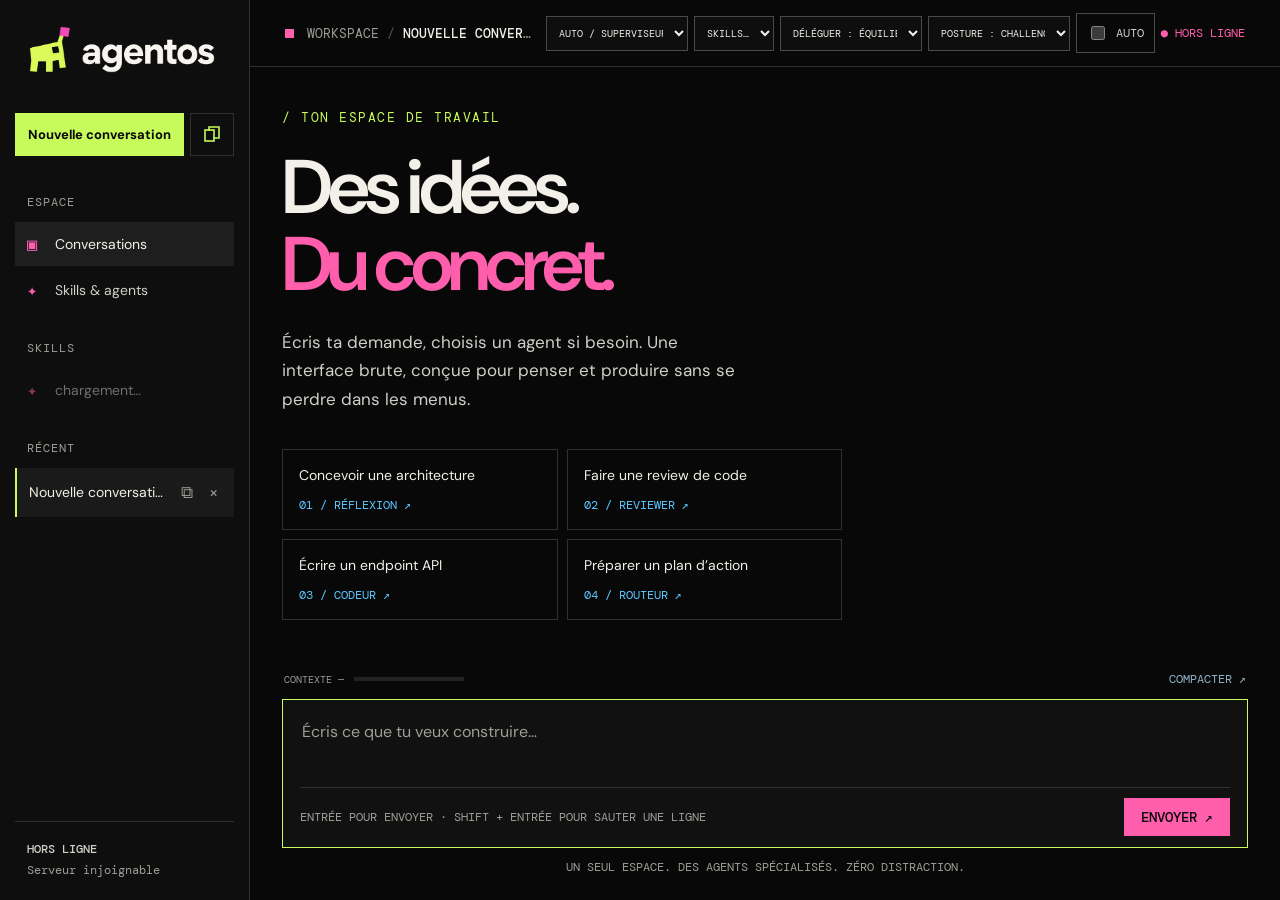
==== claude_clone/static/index.html @ 67ccb2b6 "UI : retouches de l'éditeur web" ====
<!doctype html>
<html lang="fr">
<head>
<meta charset="utf-8">
<meta name="viewport" content="width=device-width,initial-scale=1">
<meta name="theme-color" content="#080808">
<link rel="preconnect" href="https://fonts.googleapis.com"><link rel="stylesheet" href="https://fonts.googleapis.com/css2?family=DM+Mono:wght@400;500&family=DM+Sans:wght@400;500;600;700&display=swap" media="print" onload="this.media='all'"><noscript><link rel="stylesheet" href="https://fonts.googleapis.com/css2?family=DM+Mono:wght@400;500&family=DM+Sans:wght@400;500;600;700&display=swap"></noscript>
<title>AgentOS — Studio</title>
<link rel="icon" type="image/png" href="[data-uri]">
<style>
:root{color-scheme:dark;--bg:#080808;--rail:#0e0e0e;--line:#303030;--text:#f3f0e9;--soft:#d2cfc8;--quiet:#a09d96;--orange:#c7fb5b;--pink:#ff5eac;--sky:#5cc8ff;--lime:#c7fb5b;--mono:'DM Mono',monospace;--sans:'DM Sans',Arial,sans-serif}
*{box-sizing:border-box}html,body{margin:0;height:100%;background:var(--bg);color:var(--text)}body{font-family:var(--sans);font-size:16px}button,input,select,textarea{font:inherit}button{cursor:pointer}button:focus-visible,textarea:focus-visible,select:focus-visible{outline:2px solid var(--pink);outline-offset:3px}button{border:0}::selection{background:var(--pink);color:#090909}
.app{height:100dvh;display:grid;grid-template-columns:250px minmax(0,1fr)}.sidebar{background:var(--rail);border-right:1px solid var(--line);display:flex;flex-direction:column;min-height:0;padding:24px 15px 16px}.brand{padding:0 12px 38px;display:flex;align-items:center;gap:12px;font-size:21px;font-weight:700;letter-spacing:-1.2px}.mark{width:27px;height:27px;display:grid;grid-template-columns:repeat(3,1fr);grid-template-rows:repeat(3,1fr);gap:2px;transform:rotate(-8deg)}.mark i{background:var(--orange)}.mark i:nth-child(2),.mark i:nth-child(5){background:var(--pink)}.mark i:nth-child(3),.mark i:nth-child(7){opacity:0}.mono{font:13px var(--mono);letter-spacing:.3px}.section-label{font:12px var(--mono);color:var(--quiet);letter-spacing:1px;text-transform:uppercase;margin:28px 12px 12px}.new{width:100%;background:var(--orange);color:#090909;font-size:14px;font-weight:700;display:flex;align-items:center;justify-content:space-between;padding:13px 15px;transition:background .15s}.new:hover{background:#d8ff7e}.new-row{display:flex;gap:6px;margin-bottom:10px}.new-row .new span:last-child{display:none}.new-row .new{flex:1;width:auto;margin:0;justify-content:center;min-width:0;white-space:nowrap;font-size:13px;padding:13px 12px}.new-tab{flex:0 0 44px;display:flex;align-items:center;justify-content:center;padding:0;background:transparent;color:var(--orange);border:1px solid var(--line);font:18px/1 var(--mono);cursor:pointer;transition:border-color .15s,background .15s}.new-tab:hover{border-color:var(--orange);background:rgba(255,255,255,.04)}.new span:last-child{font-size:21px;line-height:.7}.nav{display:grid;gap:2px}.nav button,.thread{background:transparent;color:var(--soft);text-align:left;padding:11px 12px;width:100%;font-size:14px;display:flex;align-items:center;gap:12px}.nav button:hover,.thread:hover{background:#191919;color:var(--text)}.nav .selected{color:var(--text);background:#1e1e1e}.nav-symbol{width:16px;font:17px var(--mono);color:var(--pink)}.threads{overflow:auto;min-height:0;flex:1}.thread{justify-content:space-between;gap:8px;border-left:2px solid transparent;line-height:1.4}.thread.active{color:var(--text);border-color:var(--orange);background:#1a1a1a}.thread-title{overflow:hidden;white-space:nowrap;text-overflow:ellipsis}.delete-thread{color:var(--quiet);background:transparent;flex:none;padding:2px 4px;font-size:17px}.delete-thread:hover{color:var(--pink)}.sidebar-foot{border-top:1px solid var(--line);padding:17px 12px 4px;color:var(--quiet);font:12px/1.7 var(--mono)}.sidebar-foot b{color:var(--soft);font-weight:500}
.main{min-height:0;display:flex;flex-direction:column}.topbar{height:67px;flex:none;display:flex;align-items:center;justify-content:space-between;border-bottom:1px solid var(--line);padding:0 35px;gap:12px}.top-left{display:flex;align-items:center;gap:13px;min-width:0}.breadcrumb{font:13px var(--mono);color:var(--quiet);white-space:nowrap;overflow:hidden;text-overflow:ellipsis}.breadcrumb strong{color:var(--text);font-weight:500}.swatch{width:9px;height:9px;background:var(--pink);display:inline-block;flex:none}.top-right{display:flex;align-items:center;gap:12px}.model-select{color:var(--text);background:#0e0e0e;border:1px solid #4a4a4a;padding:9px 12px;font:13px var(--mono);max-width:200px}.menu-toggle{display:none;background:transparent;color:var(--text);font-size:21px}.status{color:var(--quiet);font:12px var(--mono);white-space:nowrap}.content{width:100%;margin:0;flex:1;min-height:0;display:flex;flex-direction:column;padding:0 32px}.feed{flex:1;min-height:0;overflow:auto;scrollbar-color:#383838 transparent;scrollbar-width:thin}.empty{min-height:100%;display:flex;flex-direction:column;justify-content:center;align-items:flex-start;padding:42px 0 70px}.empty-kicker{color:var(--orange);font:13px var(--mono);letter-spacing:1.5px;margin-bottom:24px}.empty h1{font-size:clamp(44px,6vw,76px);font-weight:600;letter-spacing:-5px;line-height:1.01;margin:0 0 24px}.empty h1 em{font-style:normal;color:var(--pink)}.empty p{max-width:460px;color:var(--soft);font-size:17px;line-height:1.7;margin:0 0 35px}.suggestions{display:grid;grid-template-columns:repeat(2,minmax(0,1fr));gap:9px;width:100%;max-width:560px}.suggestion{text-align:left;border:1px solid var(--line);color:var(--text);background:transparent;padding:16px;min-height:78px;display:flex;flex-direction:column;justify-content:space-between;gap:13px}.suggestion:hover{border-color:var(--pink)}.suggestion span{font-size:14px}.suggestion small{font:12px var(--mono);color:var(--orange)}.conversation{padding:30px 0 22px;display:flex;flex-direction:column;gap:16px}.message{display:grid;grid-template-columns:78px minmax(0,1fr);column-gap:22px;padding:20px 22px;border:1px solid var(--line);border-left-width:4px;background:#0d0d0d}.message.user{background:#17180f;border-color:#3a4a1c;border-left-color:var(--lime)}.message.agent{border-left-color:var(--pink)}.message-role{font:12px var(--mono);color:var(--quiet);padding-top:3px}.message.user .message-role{color:var(--orange)}.message.agent .message-role{color:var(--pink)}.message-content{font-size:17px;line-height:1.75;white-space:pre-wrap;overflow-wrap:anywhere;min-width:0}.message.user .message-content{font-weight:500}.message-actions{display:flex;gap:14px;margin-top:10px}.tiny-action{font:12px var(--mono);color:var(--quiet);padding:4px 0;background:transparent}.tiny-action:hover{color:var(--pink)}.notice{color:var(--quiet);font-size:14px;line-height:1.6;border-left:2px solid var(--orange);padding-left:12px;margin:24px 0}.composer-area{flex:none;padding:18px 0 25px;background:var(--bg)}.composer{border:1px solid #5a5a5a;background:#111;padding:17px 17px 11px}.composer:focus-within{border-color:var(--orange)}textarea{width:100%;background:transparent;border:none;outline:none!important;resize:none;color:var(--text);font:16px/1.65 var(--sans);min-height:70px;max-height:220px;display:block}textarea::placeholder{color:var(--quiet)}.composer-bottom{display:flex;align-items:center;justify-content:space-between;gap:12px;border-top:1px solid var(--line);padding-top:10px}.hint{font:12px var(--mono);color:var(--quiet)}.send{background:var(--pink);color:#080808;padding:10px 17px;font:14px var(--mono);font-weight:500}.send:hover{background:#ff83be}.send:disabled{opacity:.4;cursor:not-allowed}.footer{color:var(--quiet);text-align:center;margin-top:11px;font:12px var(--mono)}.small-label{font:12px var(--mono);color:var(--quiet)}.visually-hidden{position:absolute;width:1px;height:1px;overflow:hidden;clip:rect(0,0,0,0)}
@media(max-width:850px){.app{grid-template-columns:1fr}.sidebar{position:fixed;inset:0 auto 0 0;width:250px;z-index:5;transform:translateX(-100%);transition:transform .2s;box-shadow:16px 0 55px #0009}.app.menu-open .sidebar{transform:translateX(0)}.menu-toggle{display:block}.topbar{padding:0 18px}.content{padding:0 18px}.status{display:none}.empty h1{letter-spacing:-3px}}@media(max-width:520px){.suggestions{grid-template-columns:1fr}.empty{justify-content:flex-start;padding-top:100px}.empty h1{font-size:51px}.message{grid-template-columns:1fr;gap:8px;padding:16px 14px}.message-role{padding:0}.conversation{padding-top:28px;gap:32px}.composer-area{padding-bottom:12px}.hint{font-size:12px}}

.blk{margin:0 0 12px}.notice.warn{border-color:var(--pink);color:var(--soft)}
.tool{border-left:2px solid var(--line);margin:10px 0;padding:2px 0 2px 12px;font:13px var(--mono);color:var(--soft)}.tool.ok{border-color:#7cb82f}.tool.err{border-color:var(--pink)}
.tool summary{cursor:pointer;list-style:none;display:flex;gap:8px;align-items:baseline;flex-wrap:wrap}.tool summary::-webkit-details-marker{display:none}.tool .t-name{color:var(--text)}.tool .t-sum{color:var(--quiet);overflow-wrap:anywhere}
.tool pre.result{margin:8px 0 4px;white-space:pre-wrap;overflow-wrap:anywhere;color:var(--soft);max-height:260px;overflow:auto;font:13px/1.6 var(--mono)}
.agent-report{border:1px solid var(--line);margin:14px 0}.agent-report>summary{padding:9px 12px;cursor:pointer;font:12px var(--mono);letter-spacing:1px;color:var(--orange)}.agent-report .agent-body{padding:4px 14px 12px;font-size:15px;line-height:1.75}
.plan{border:1px solid var(--line);padding:10px 12px;margin:12px 0;font:14px/1.9 var(--mono)}.plan .done{color:var(--lime)}.plan .doing{color:var(--pink)}.plan .todo{color:var(--quiet)}
.approval{border:1px solid var(--pink);padding:14px;margin:14px 0;background:#120a0f}.approval.resolved{border-color:var(--line);background:transparent;opacity:.85}.approval h4{margin:0 0 12px;font:12px var(--mono);letter-spacing:1px;color:var(--pink)}
.call{margin:0 0 14px}.call-title{font:13px var(--mono);color:var(--text);margin-bottom:6px;overflow-wrap:anywhere}
pre.pv{margin:0 0 10px;background:#0b0b0b;border:1px solid #444;padding:10px 12px;max-height:300px;overflow:auto;white-space:pre-wrap;overflow-wrap:anywhere;font:13px/1.6 var(--mono)}pre.pv .add{color:var(--lime)}pre.pv .del{color:#ff7a9d}pre.pv .hunk{color:var(--quiet)}
.choices{display:flex;gap:6px;flex-wrap:wrap}.choice{background:transparent;color:var(--text);border:1px solid #4a4a4a;padding:8px 12px;font:12px var(--mono)}.choice:hover:not(:disabled){border-color:var(--pink);color:var(--text)}.choice:disabled{opacity:.6;cursor:default}.choice.sel{background:var(--pink);color:#080808;border-color:var(--pink)}.choice.sel.ok{background:var(--lime);border-color:var(--lime)}
.approval-actions{display:flex;gap:8px;flex-wrap:wrap;margin-top:6px;padding-top:12px;border-top:1px solid var(--line)}
.status-line{flex-wrap:wrap}.status-stats{flex-basis:100%;font:11px var(--mono);color:var(--quiet);margin-top:2px}.status-stats:empty{display:none}.status-bar{flex-basis:100%;height:3px;background:var(--line);border-radius:2px;overflow:hidden;order:5;margin-top:4px}.status-bar i{display:block;height:100%;width:0;background:var(--lime);transition:width .4s}.status-bar[hidden]{display:none}.status-stats{order:6}.usage{font:12px var(--mono);color:var(--quiet);margin-top:8px}.status-line{font:12px var(--mono);color:var(--orange);margin-top:8px}
.code{position:relative;margin:10px 0}.code pre{margin:0;background:#0b0b0b;border:1px solid var(--line);padding:14px;overflow:auto;font:14px/1.65 var(--mono);white-space:pre}.code .lang{position:absolute;top:0;right:0;font:12px var(--mono);color:var(--quiet);padding:4px 8px}.code button.cp{position:absolute;bottom:6px;right:8px;font:12px var(--mono);background:#161616;color:var(--quiet);padding:3px 7px}.code button.cp:hover{color:var(--pink)}
.icode{font:14px var(--mono);background:#1a1a1a;padding:1px 5px}.md-h{font-weight:700;margin:10px 0 2px}
.controls{display:flex;align-items:center;gap:8px}.auto{display:flex;align-items:center;gap:8px;font:12px var(--mono);color:var(--soft);border:1px solid #4a4a4a;padding:9px 10px;cursor:pointer;user-select:none;white-space:nowrap}.auto input{accent-color:var(--lime);width:14px;height:14px}
.send.stop{background:var(--lime)}.status.ok{color:var(--lime)}.status.bad{color:var(--pink)}
@media(max-width:850px){.controls .model-select{max-width:130px}.auto span{display:none}}

.message-content .blk{max-width:none}
.message-content .tool,.message-content .notice{max-width:none}
.agent-grid{display:grid;grid-template-columns:repeat(auto-fit,minmax(300px,1fr));gap:14px;margin:12px 0;align-items:start}
.agent-card{--ac:#c7fb5b;border:1px solid var(--line);border-top:3px solid var(--ac);background:#0a0a0a;padding:14px 16px;min-width:0}
.agent-card>header{display:flex;align-items:center;gap:10px;flex-wrap:wrap;margin-bottom:8px}
.agent-card>header b{font:600 13px var(--mono);letter-spacing:1px;color:var(--ac)}
.agent-card .dot{width:10px;height:10px;border-radius:50%;background:var(--ac);flex:none}
.agent-card.run .dot{animation:pulse 1.1s ease-in-out infinite}
.agent-card.err{border-top-color:var(--pink)}
@keyframes pulse{0%,100%{opacity:1;transform:scale(1)}50%{opacity:.3;transform:scale(.7)}}
.agent-card .pill{font:12px var(--mono);color:var(--soft);border:1px solid #4a4a4a;padding:2px 8px}
.agent-card.run .pill{color:var(--ac);border-color:var(--ac)}
.agent-card .dur{margin-left:auto;font:12px var(--mono);color:var(--quiet)}
.agent-card .task{font:12px/1.6 var(--mono);color:var(--quiet);margin-bottom:10px;overflow-wrap:anywhere;display:-webkit-box;-webkit-line-clamp:3;-webkit-box-orient:vertical;overflow:hidden}
.agent-card .thinking{font:12px var(--mono);color:var(--ac);animation:pulse 1.4s ease-in-out infinite}
.agent-card .steps{list-style:none;margin:0 0 8px;padding:0;display:grid;gap:4px}
.agent-card .step{display:flex;gap:8px;align-items:baseline;flex-wrap:wrap;font:12px/1.5 var(--mono);padding-left:10px;border-left:2px solid var(--line)}
.agent-card .step.ok{border-color:#7cb82f}.agent-card .step.error{border-color:var(--pink)}.agent-card .step.run{border-color:var(--ac)}
.agent-card .s-name{color:var(--text);font-weight:600}.agent-card .s-sum{color:var(--quiet);overflow-wrap:anywhere;flex:1;min-width:0}
.agent-card .s-st{color:var(--soft)}.agent-card .s-err{flex-basis:100%;color:#ff9db8;font-size:12px}
.agent-card .thought{font:13px/1.6 var(--sans);color:var(--soft);padding:4px 0 4px 10px;border-left:2px dashed #555;white-space:pre-wrap;overflow-wrap:anywhere}
.agent-card .more{font:12px var(--mono);color:var(--quiet)}
.agent-card .report{border-top:1px solid var(--line);margin-top:8px;padding-top:8px}
.agent-card .report>summary{cursor:pointer;font:600 12px var(--mono);letter-spacing:1px;color:var(--ac);padding:4px 0}
.agent-card .agent-body{font-size:14px;line-height:1.7;white-space:pre-wrap;overflow-wrap:anywhere;max-height:520px;overflow:auto;padding-top:6px}
@media(max-width:850px){.agent-grid{grid-template-columns:1fr}}
.brand .logo{display:block;width:190px;max-width:100%;height:auto}
/* 3e couleur d'accentuation : bleu ciel = technique / en cours (outils, code, plan, titres). Vert = toi & succès, rose = agents & attention. */
.tool .t-name,.agent-card .s-name{color:var(--sky)}
.tool:not(.ok):not(.err){border-color:var(--sky)}
.icode{color:var(--sky);background:#0f1b22}
.code .lang,.md-h{color:var(--sky)}
.status-line,.thinking{color:var(--sky)!important}
.notice:not(.warn){border-left-color:var(--sky)}
.plan .doing{color:var(--sky)}.plan .small-label{color:var(--sky)}
pre.pv .hunk{color:var(--sky)}
.usage{color:#8fb4c6}
.call-title{color:var(--sky)}
.tiny-action{color:#8fb4c6}.tiny-action:hover{color:var(--sky)}
.suggestion small{color:var(--sky)}
.agent-card .step.run{border-color:var(--sky)}
.ctxline{display:flex;align-items:center;gap:10px;font:10px var(--mono);color:var(--quiet);padding:0 2px 8px}.ctxbar{width:110px;height:4px;background:#222;flex:none}.ctxbar i{display:block;height:100%;width:0;background:var(--lime);transition:width .25s}.ctxline.warn .ctxbar i{background:var(--pink)}.ctxline.warn #ctxText{color:var(--pink)}.ctxline .tiny-action{margin-left:auto}@media(max-width:520px){.ctxbar{width:60px}}

.studio{position:fixed;inset:0;background:#000b;z-index:20;display:flex;align-items:center;justify-content:center;padding:24px}.studio[hidden]{display:none}
.studio-panel{width:min(1040px,100%);height:min(720px,100%);background:var(--bg);border:1px solid var(--line);display:flex;flex-direction:column;min-height:0}
.studio-head{display:flex;justify-content:space-between;align-items:center;border-bottom:1px solid var(--line);padding:0 18px;height:54px;flex:none}
.studio-tabs{display:flex;gap:4px}.studio-tabs button{background:transparent;color:var(--quiet);font:11px var(--mono);padding:18px 14px;letter-spacing:1px}.studio-tabs button.on{color:var(--text);box-shadow:inset 0 -2px var(--orange)}
.studio-x{background:transparent;color:var(--soft);font-size:18px;padding:6px 10px}.studio-x:hover{color:var(--pink)}
.studio-body{flex:1;display:grid;grid-template-columns:250px minmax(0,1fr);min-height:0}
.studio-list{border-right:1px solid var(--line);overflow:auto;padding:12px}.studio-list .new{width:100%;margin-bottom:10px;text-align:left}
.studio-list .item{display:block;width:100%;text-align:left;background:transparent;color:var(--soft);padding:10px;font-size:12px;border-left:2px solid transparent}.studio-list .item:hover{background:#191919;color:var(--text)}.studio-list .item.active{background:#1a1a1a;color:var(--text);border-color:var(--orange)}.studio-list .item small{display:block;font:10px var(--mono);color:var(--quiet);margin-top:3px}
.studio-form{overflow:auto;padding:8px 24px 24px}
.studio-form label.lbl{display:block;font:10px var(--mono);color:var(--quiet);letter-spacing:1px;margin:16px 0 6px;text-transform:uppercase}
.studio-form input[type=text],.studio-form input[type=number],.studio-form textarea{width:100%;background:#111;border:1px solid var(--line);color:var(--text);padding:10px 12px;font:13px var(--sans)}
.studio-form textarea{font:12px/1.6 var(--mono);min-height:80px;resize:vertical;max-height:none}.studio-form textarea.tall{min-height:260px}
.studio-form input:disabled,.studio-form textarea:disabled{opacity:.6}.studio-form input:focus,.studio-form textarea:focus{outline:none;border-color:var(--orange)}
.tools-grid{display:grid;grid-template-columns:repeat(auto-fill,minmax(220px,1fr));gap:6px}.tools-grid label{display:flex;gap:8px;align-items:flex-start;font:11px var(--mono);color:var(--soft);border:1px solid var(--line);padding:8px;cursor:pointer}.tools-grid label small{display:block;color:var(--quiet);margin-top:2px}.tools-grid input{accent-color:var(--lime);margin-top:2px}
.studio-actions{display:flex;gap:8px;margin-top:22px;flex-wrap:wrap;align-items:center}.studio-msg{margin-top:14px;font:11px/1.6 var(--mono);color:var(--pink);white-space:pre-wrap}.studio-msg.ok{color:var(--lime)}
.studio-note{font-size:12px;color:var(--soft);line-height:1.7;border-left:2px solid var(--orange);padding-left:12px;margin:16px 0 4px}.row2{display:grid;grid-template-columns:1fr 1fr;gap:12px}
@media(max-width:700px){.studio{padding:0}.studio-body{grid-template-columns:1fr;grid-template-rows:auto 1fr}.studio-list{border-right:0;border-bottom:1px solid var(--line);max-height:170px}.row2{grid-template-columns:1fr}}

.pvbox{margin:0 0 8px}.pvbar{display:flex;gap:6px;margin-bottom:6px}.pvbar button{background:transparent;border:1px solid var(--line);color:var(--quiet);font:9px var(--mono);padding:4px 8px;letter-spacing:.5px}.pvbar button.sel{color:var(--text);border-color:var(--orange)}.pvbar button:hover{color:var(--text)}
.sbs-wrap{max-height:440px;overflow:auto;border:1px solid var(--line);background:#0b0b0b}.sbs-file{font:10px var(--mono);color:var(--orange);padding:6px 10px;border-bottom:1px solid var(--line);background:#111;position:sticky;top:0;z-index:1}
table.sbs{border-collapse:collapse;width:100%;table-layout:fixed;font:11px/1.55 var(--mono)}table.sbs td{padding:0 8px;vertical-align:top;white-space:pre-wrap;overflow-wrap:anywhere}
table.sbs td.ln{text-align:right;color:var(--quiet);user-select:none;background:#0e0e0e;padding:0 6px}table.sbs td.cr,table.sbs td.ln.r{border-left:1px solid var(--line)}
table.sbs td.del{background:#2a1218;color:#ff9db7}table.sbs td.add{background:#12240f;color:var(--lime)}table.sbs td.empty{background:#0d0d0d}
table.sbs td.hunk,table.sbs td.note{color:var(--quiet);background:#111;padding:3px 10px;font-size:10px}

.moulinette{display:inline-flex;gap:3px;vertical-align:middle;margin-right:9px}.moulinette i{width:6px;height:6px;background:var(--orange);animation:mou 1s infinite ease-in-out}.moulinette i:nth-child(2){background:var(--pink);animation-delay:.15s}.moulinette i:nth-child(3){animation-delay:.3s}.moulinette i:nth-child(4){background:var(--pink);animation-delay:.45s}
@keyframes mou{0%,100%{transform:scale(.45);opacity:.3}50%{transform:scale(1.3);opacity:1}}.status-time{color:var(--quiet);margin-left:8px}
@media (prefers-reduced-motion:reduce){.moulinette i{animation:none}}

.agent-card .pill.model{color:var(--text);border-color:var(--line);background:#161616;text-transform:none}
.mrow{display:grid;grid-template-columns:170px minmax(0,1fr) 120px;gap:12px;align-items:center;padding:9px 0;border-bottom:1px solid var(--line)}.mrow select,.mrow input{width:100%;background:#111;color:var(--text);border:1px solid var(--line);padding:9px 10px;font:12px var(--mono)}.mrow select:disabled{opacity:.55}
.mrow .nm{font-size:13px}.mrow .nm small{display:block;font:10px var(--mono);color:var(--quiet);margin-top:2px}.mrow .src{font:10px var(--mono);color:var(--quiet)}.mrow .src.mod{color:var(--lime)}.mrow .src.env{color:var(--orange)}.mhead{font:10px var(--mono);color:var(--quiet);letter-spacing:1px;margin:22px 0 4px}
@media(max-width:700px){.mrow{grid-template-columns:1fr}}
.who{font:10px/1.7 var(--mono);color:var(--quiet);margin-top:12px;border-top:1px solid var(--line);padding-top:8px}.who b{color:var(--orange);font-weight:500;letter-spacing:.5px}.who.live{margin:0 0 14px;padding:8px 10px;border:1px solid var(--line);border-left:2px solid var(--orange);background:#101010;color:var(--soft)}
.message-role small{display:block;margin-top:4px;font:9px/1.4 var(--mono);color:var(--quiet);text-transform:none;word-break:break-all}
.live-text{font:11px/1.5 var(--mono);color:var(--soft);border-left:2px solid var(--ac,var(--orange));padding:4px 9px;margin:8px 0 2px;white-space:pre-wrap;overflow-wrap:anywhere;max-height:96px;overflow:hidden;background:#0c0c0c}
.agent-card.wide{grid-column:1/-1;order:99}.blk.fold>summary{cursor:pointer;list-style:none;display:flex;gap:8px;align-items:baseline}.blk.fold>summary::-webkit-details-marker{display:none}.blk.fold>summary::before{content:'▸';color:var(--orange);font-size:11px}.blk.fold[open]>summary::before{content:'▾'}.blk.fold>summary .pv{overflow:hidden;text-overflow:ellipsis;white-space:nowrap;min-width:0}.blk.fold[open]>summary .pv{display:none}.blk.fold>summary:hover .pv{color:var(--soft)}.blk.fold .fold-body{margin-top:6px}.blk.narr{color:var(--quiet);font-size:12px;line-height:1.6;border-left:2px solid var(--line);padding-left:10px;margin:0 0 8px}
.content{transition:width .25s}.content.wide{width:100%}
.agent-grid{grid-template-columns:none;grid-auto-flow:column;grid-auto-columns:minmax(220px,1fr);overflow-x:auto;padding-bottom:6px;margin-left:-96px;width:calc(100% + 96px)}
@media(min-width:851px){.message-content>.agent-grid:first-child{margin-top:68px}}
.agent-grid:has(.agent-card:nth-child(4)) .agent-card{font-size:11px}.agent-grid:has(.agent-card:nth-child(4)) .agent-card header .pill.model{display:none}.agent-grid:has(.agent-card:nth-child(4)) .agent-card .task{display:-webkit-box;-webkit-line-clamp:3;-webkit-box-orient:vertical;overflow:hidden}
.agent-card.wide{grid-column:auto;order:99}
@media(max-width:850px){.agent-grid{margin-left:0;width:auto;grid-auto-flow:row;grid-auto-columns:auto;grid-template-columns:1fr;overflow-x:visible}}
@media(max-width:1380px){.model-select{max-width:142px;font-size:10px;padding:9px 8px}.top-right,.controls{gap:6px}}

.fp{text-decoration:underline dotted var(--quiet);text-underline-offset:3px;cursor:text}body.ctrl .fp{color:var(--orange);text-decoration:underline;cursor:pointer}
.fileview{position:fixed;top:0;right:0;bottom:0;width:min(760px,94vw);background:#0b0b0b;border-left:1px solid var(--line);z-index:18;display:flex;flex-direction:column;box-shadow:-18px 0 50px #000a}.fileview[hidden]{display:none}
.fileview header{display:flex;align-items:center;gap:10px;padding:0 14px;height:52px;flex:none;border-bottom:1px solid var(--line)}.fileview header b{font:12px var(--mono);color:var(--text);font-weight:500;overflow:hidden;text-overflow:ellipsis;white-space:nowrap;flex:1;min-width:0}
.fileview header button,.fileview header a{background:transparent;border:1px solid var(--line);color:var(--soft);font:9px var(--mono);padding:6px 9px;letter-spacing:.5px;text-decoration:none;white-space:nowrap}.fileview header button:hover,.fileview header a:hover{color:var(--text);border-color:var(--orange)}
#fvBody{flex:1;overflow:auto;font:12px/1.6 var(--mono)}.fv-row{display:grid;grid-template-columns:56px minmax(0,1fr)}.fv-row i{font-style:normal;text-align:right;padding:0 10px 0 0;color:var(--quiet);user-select:none;background:#0e0e0e}.fv-row>span{white-space:pre-wrap;overflow-wrap:anywhere;padding:0 12px}.fv-row.hit{background:#2a1d08;box-shadow:inset 2px 0 var(--orange)}.fv-row.hit i{color:var(--orange)}
.fv-note{font:11px/1.6 var(--mono);color:var(--soft);padding:14px}.fv-note button{display:block;margin:6px 0;background:transparent;border:1px solid var(--line);color:var(--text);padding:7px 10px;font:11px var(--mono);cursor:pointer}.fv-note button:hover{border-color:var(--orange)}
.toast{position:fixed;left:50%;bottom:90px;transform:translateX(-50%);background:#1a1a1a;border:1px solid var(--pink);color:var(--text);font:11px var(--mono);padding:9px 14px;z-index:30;max-width:90vw}
.status-phase{margin-right:2px}
/* carte sous-agent : tâche lisible, étapes sur une ligne, texte en direct rendu */
.agent-card .task{font:13px/1.55 var(--sans);color:var(--soft);border-left:2px solid var(--ac);padding:1px 0 1px 10px;margin:2px 0 12px;-webkit-line-clamp:3}
.agent-card .step{flex-wrap:nowrap}
.agent-card .s-name{flex:none}
.agent-card .s-sum{white-space:nowrap;overflow:hidden;text-overflow:ellipsis}
.agent-card .s-sum .k{color:#6a6a6a}.agent-card .s-sum .v{color:var(--soft)}
.agent-card .s-st{flex:none}
.agent-card .step .fp{text-decoration:none;cursor:inherit}
.agent-card .step.run .s-st{animation:pulse 1.1s ease-in-out infinite}
.agent-card .live-text{font:13px/1.6 var(--sans);color:var(--soft);max-height:130px;overflow:hidden;display:flex;flex-direction:column;justify-content:flex-end;padding:6px 10px;margin:10px 0 2px;border-left:2px solid var(--ac);background:linear-gradient(90deg,#101010,#0a0a0a);-webkit-mask-image:linear-gradient(to bottom,transparent 0,#000 38%);mask-image:linear-gradient(to bottom,transparent 0,#000 38%)}
.agent-card .live-text>div{white-space:pre-wrap;overflow-wrap:anywhere}
.agent-card .live-text .code{margin:6px 0;font-size:11px}.agent-card .live-text .cp,.agent-card .live-text .lang{display:none}
.agent-card .live-text .md-h{font-weight:600;color:var(--text)}
.agent-card .more{padding-left:12px}
.agent-card .ac-head{cursor:pointer;user-select:none}
.agent-card .ac-tg{background:transparent;border:0;color:var(--ac);font:14px/1 var(--mono);padding:0 2px;cursor:pointer;width:16px}
.agent-card .ac-head:hover .ac-tg{color:var(--text)}
.agent-card .ac-peek{font:12px/1.5 var(--mono);color:var(--quiet);white-space:nowrap;overflow:hidden;text-overflow:ellipsis;padding-left:10px;border-left:2px solid var(--line)}
.agent-card>header{margin-bottom:8px}

.agent-card{overflow:hidden}
.agent-card .steps{grid-template-columns:minmax(0,1fr)}
.agent-card .step{min-width:0}
.agent-card .thought{display:-webkit-box;-webkit-line-clamp:2;-webkit-box-orient:vertical;overflow:hidden;min-width:0;white-space:normal}
.agent-card>header{min-width:0}
.agent-card .live-text,.agent-card .report{min-width:0;max-width:100%}

.agent-card .agent-note{font:11px/1.5 var(--mono);color:#6a6a6a;margin:0 0 8px;padding-bottom:6px;border-bottom:1px dashed var(--line)}


/* Loader : le logo redessiné en vectoriel, qui MARCHE SUR PLACE (pattes en alternance, corps qui rebondit, tête qui balance, sol qui défile) */
.walker{display:inline-block;width:26px;height:28px;vertical-align:middle;margin-right:10px}.walker svg{width:100%;height:100%;overflow:visible;display:block}
.walker .c1{fill:var(--lime)}.walker .c2{fill:var(--pink)}.walker .eye{fill:var(--bg)}.walker .ground{stroke:#3a3a3a;stroke-width:3;stroke-dasharray:7 7;animation:wground .8s linear infinite}
.walker .leg{transform-box:fill-box;transform-origin:50% 0;animation:wstep .8s infinite ease-in-out}.walker .leg.b{animation-delay:-.4s}
.walker .bodyg{animation:wbob .4s infinite ease-in-out alternate}.walker .headg{transform-box:fill-box;transform-origin:0 100%;animation:wnod .8s infinite ease-in-out}
@keyframes wstep{0%,100%{transform:translateY(0) rotate(-16deg)}50%{transform:translateY(-4px) rotate(16deg)}}
@keyframes wbob{from{transform:translateY(0)}to{transform:translateY(-2px)}}
@keyframes wnod{0%,100%{transform:rotate(-8deg)}50%{transform:rotate(8deg)}}
@keyframes wground{to{stroke-dashoffset:-14}}
@media (prefers-reduced-motion:reduce){.walker .ground,.walker .leg,.walker .bodyg,.walker .headg{animation:none}}
.approval.auto{border-color:#4d7a1e;background:#0d140a;opacity:1;padding:8px 12px}.approval.auto .call{margin:0}.approval.auto h4{color:var(--lime)}
.compact-divider{display:flex;align-items:center;gap:12px;margin:18px 0;padding:8px 12px;border:1px dashed var(--orange);color:var(--orange);font:11px var(--mono);letter-spacing:.4px}.compact-divider span{color:var(--soft);letter-spacing:0}.message.compacted{opacity:.5}.message.compacted .message-role small{color:var(--orange)}

/* markdown + coloration syntaxique */
.md{white-space:normal;overflow-wrap:anywhere}.md>:first-child{margin-top:0}.md>:last-child{margin-bottom:0}
.md p{margin:.55em 0}.md .md-h{font-weight:700;margin:1.1em 0 .35em;line-height:1.3}.md .h1{font-size:1.4em}.md .h2{font-size:1.22em}.md .h3{font-size:1.08em}
.md ul,.md ol{margin:.4em 0;padding-left:1.5em}.md li{margin:.18em 0}.md li>ul,.md li>ol{margin:.1em 0}.md li.task{list-style:none;margin-left:-1.2em}.md li.task .box{color:var(--lime)}
.md blockquote{margin:.6em 0;padding:.15em 0 .15em 12px;border-left:3px solid var(--orange);color:var(--soft)}.md hr{border:0;border-top:1px solid var(--line);margin:1em 0}
.md table{border-collapse:collapse;margin:.7em 0;display:block;overflow-x:auto;max-width:100%}.md th,.md td{border:1px solid var(--line);padding:5px 10px;vertical-align:top}.md th{background:#151515;font-weight:600}
.md a{color:var(--sky);text-decoration:underline;text-underline-offset:2px}.md del{opacity:.6}.md em{font-style:italic}
.fv-bar{position:sticky;top:0;z-index:2;display:flex;gap:6px;padding:8px 12px;background:#0b0b0b;border-bottom:1px solid var(--line)}.fv-bar button{background:transparent;border:1px solid var(--line);color:var(--soft);font:10px var(--mono);letter-spacing:.5px;padding:5px 10px;cursor:pointer}.fv-bar button.on{color:#090909;background:var(--orange);border-color:var(--orange)}
.fv-md{padding:16px 22px 40px;font:14px/1.7 var(--sans);color:var(--text)}
.hl-kw{color:#ff8ad8}.hl-str{color:#b4f08a}.hl-com{color:#7d8590;font-style:italic}.hl-num,.hl-cn,.hl-dec{color:#ffb454}.hl-fn,.hl-key{color:#79c0ff}.hl-cls{color:#ffd866}.hl-tag{color:#ff8ad8}.hl-vr{color:#ffd866}
</style>
</head>
<body>
<div class="app" id="app">
<aside class="sidebar" id="sidebar" aria-label="Navigation">
  <div class="brand"><img class="logo" src="[data-uri]" alt="agentos" width="190" height="51"></div>
  <div class="new-row"><button class="new" id="newConversation"><span>Nouvelle conversation</span><span>+</span></button><button class="new-tab" id="newTab" type="button" title="Nouvelle conversation dans une nouvelle fenêtre (à côté)" aria-label="Nouvelle conversation dans une nouvelle fenêtre"><svg width="18" height="18" viewBox="0 0 18 18" fill="none" stroke="currentColor" stroke-width="1.6" stroke-linecap="square" aria-hidden="true"><rect x="2" y="5" width="9" height="11"/><path d="M6 5V2h10v11h-5"/></svg></button></div>
  <div class="section-label">ESPACE</div>
  <nav class="nav" aria-label="Espace de travail"><button class="selected" type="button"><span class="nav-symbol">▣</span> Conversations</button><button type="button" id="openStudio"><span class="nav-symbol">✦</span> Skills &amp; agents</button></nav>
  <div class="section-label">SKILLS</div>
  <nav class="nav" id="skillList" aria-label="Skills"><button type="button" disabled style="opacity:.5"><span class="nav-symbol">✦</span> chargement…</button></nav>
  <div class="section-label">RÉCENT</div>
  <div class="threads" id="threads"></div>
  <div class="sidebar-foot" id="foot"><b>STUDIO / LOCAL</b><br>Connexion…</div>
</aside>
<main class="main">
 <header class="topbar">
  <div class="top-left"><button class="menu-toggle" id="menuToggle" aria-label="Afficher le menu">☰</button><span class="swatch"></span><div class="breadcrumb">WORKSPACE <span style="color:#555">/</span> <strong id="conversationTitle">NOUVELLE CONVERSATION</strong></div></div>
  <div class="top-right"><div class="controls"><label class="visually-hidden" for="agent">Agent</label><select class="model-select" id="agent"><option value="auto">AUTO / SUPERVISEUR</option><option value="architect">ARCHITECTE</option><option value="challenger">CHALLENGER</option><option value="developer">DÉVELOPPEUR</option><option value="reviewer">REVIEWER</option><option value="devops">DEVOPS</option><option value="data">DATA / SQL</option><option value="writer">RÉDACTEUR</option><option value="researcher">CHERCHEUR</option></select><label class="visually-hidden" for="skill">Skill</label><select class="model-select" id="skill" title="Insère une demande qui lance un skill"><option value="">SKILLS…</option></select><label class="visually-hidden" for="delegation">Délégation</label><select class="model-select" id="delegation" title="Combien le superviseur confie à des workers temporaires et à des agents plutôt que de le faire lui-même"><option value="balanced">DÉLÉGUER : ÉQUILIBRÉ</option><option value="max">DÉLÉGUER : MAX</option><option value="minimal">DÉLÉGUER : MIN</option></select><label class="visually-hidden" for="mode">Posture</label><select class="model-select" id="mode"><option value="challenge">POSTURE : CHALLENGE</option><option value="direct">POSTURE : DIRECT</option></select><label class="auto" title="Approuve sans question les actions jugées sûres (liste blanche stricte, sans réseau). Le reste demande toujours confirmation."><input type="checkbox" id="auto"><span>AUTO</span></label></div><div class="status bad" id="status">● HORS LIGNE</div></div>
 </header>
 <div class="content">
  <section class="feed" id="feed" aria-live="polite"></section>
  <div class="composer-area"><div class="ctxline" id="ctxLine" title="Estimation des tokens envoyés au superviseur à chaque appel : conversation + résumé + prompt système. La barre se remplit jusqu’au seuil d’auto-compaction."><span id="ctxText">CONTEXTE —</span><span class="ctxbar"><i id="ctxFill"></i></span><button type="button" class="tiny-action" id="compactBtn" title="Résume le début de la conversation maintenant">COMPACTER ↗</button></div><form id="chatForm" class="composer"><label class="visually-hidden" for="prompt">Votre message</label><textarea id="prompt" rows="2" placeholder="Écris ce que tu veux construire…"></textarea><div class="composer-bottom"><span class="hint">ENTRÉE POUR ENVOYER · SHIFT + ENTRÉE POUR SAUTER UNE LIGNE</span><button class="send" id="send" type="submit">ENVOYER ↗</button></div></form><div class="footer">UN SEUL ESPACE. DES AGENTS SPÉCIALISÉS. ZÉRO DISTRACTION.</div></div>
 </div>
</main>
</div>
<aside class="fileview" id="fileview" hidden aria-label="Fichier"><header><b id="fvPath"></b><button type="button" id="fvCopy">COPIER LE CHEMIN</button><a id="fvEditor" href="#">VS CODE ↗</a><button type="button" id="fvClose" aria-label="Fermer">✕</button></header><div id="fvBody"></div></aside>
<div class="studio" id="studio" hidden role="dialog" aria-modal="true" aria-label="Skills et agents"><div class="studio-panel"><div class="studio-head"><div class="studio-tabs"><button type="button" data-tab="skills" class="on">SKILLS</button><button type="button" data-tab="agents">AGENTS</button><button type="button" data-tab="models">MODÈLES</button></div><button type="button" class="studio-x" id="studioClose" aria-label="Fermer">✕</button></div><div class="studio-body"><aside class="studio-list" id="studioList"></aside><section class="studio-form" id="studioForm"></section></div></div></div>
<script>
(() => {
'use strict';
const KEY='agentos-brut-v1', PREFS='agentos-prefs-v1';
const $=id=>document.getElementById(id);
const skillSel=$('skill'),ctxLine=$('ctxLine'),ctxText=$('ctxText'),ctxFill=$('ctxFill'),compactBtn=$('compactBtn');
const app=$('app'),feed=$('feed'),threads=$('threads'),prompt=$('prompt'),agent=$('agent'),modeSel=$('mode'),deleg=$('delegation'),autoBox=$('auto'),sendBtn=$('send'),statusEl=$('status'),foot=$('foot');
function makeId(){return typeof crypto!=='undefined'&&crypto.randomUUID?crypto.randomUUID():(Date.now().toString(16)+'-'+Math.random().toString(16).slice(2,10)).padEnd(12,'0')}

// --- jeton : transmis dans le fragment de l'URL affichée par `cc-web` (jamais envoyé au serveur dans l'URL) ---
let token='';
try{const h=new URLSearchParams(location.hash.slice(1)).get('token');if(h){localStorage.setItem('cc-token',h);history.replaceState(null,'',location.pathname+location.search)}token=localStorage.getItem('cc-token')||''}catch{}
function askToken(){const t=window.prompt('Jeton d’accès (affiché au lancement de cc-web, ou contenu du fichier ~/.claude_clone/web_token) :');if(t&&t.trim()){token=t.trim();try{localStorage.setItem('cc-token',token)}catch{}return true}return false}
const api=(path,opts={})=>{const headers={'X-CC-Token':token,...(opts.headers||{})};if(opts.body)headers['Content-Type']='application/json';return fetch(path,{...opts,headers})};

// --- état local (conversations) + préférences ---
let state={active:null,conversations:[]};
try{const p=JSON.parse(localStorage.getItem(KEY));if(p&&Array.isArray(p.conversations))state=p}catch{}
const gone=new Set();let wantNew=false;
try{const q=new URLSearchParams(location.search);const want=q.get('c')||sessionStorage.getItem('cc-active');wantNew=q.get('new')==='1';
 if(want&&state.conversations.some(c=>c.id===want))state.active=want;
 if(q.has('c')||q.has('new')){q.delete('c');q.delete('new');history.replaceState(null,'',location.pathname+(q.toString()?'?'+q:''))}}catch{}
let prefs={agent:'auto',mode:'challenge',auto:false,delegation:'balanced'};
try{Object.assign(prefs,JSON.parse(localStorage.getItem(PREFS))||{})}catch{}
agent.value=prefs.agent;modeSel.value=prefs.mode;deleg.value=prefs.delegation||'balanced';autoBox.checked=!!prefs.auto;
if(agent.value!==prefs.agent)agent.value='auto';
function savePrefs(){prefs={agent:agent.value,mode:modeSel.value,auto:autoBox.checked,delegation:deleg.value};try{localStorage.setItem(PREFS,JSON.stringify(prefs))}catch{}}
agent.onchange=modeSel.onchange=deleg.onchange=savePrefs;
const autoLabel=document.querySelector('label.auto');const paintAuto=()=>autoLabel.classList.toggle('on',autoBox.checked);paintAuto();
autoBox.onchange=()=>{savePrefs();paintAuto();if(autoBox.checked)reevaluate()};
function mergeStored(){let st=null;try{st=JSON.parse(localStorage.getItem(KEY))}catch{}
 if(!st||!Array.isArray(st.conversations))return;
 const mine=new Map(state.conversations.map(c=>[c.id,c])),out=[];
 for(const c of st.conversations){if(gone.has(c.id))continue;out.push(c.id===state.active&&mine.has(c.id)?mine.get(c.id):c);mine.delete(c.id)}
 for(const c of mine.values())if(!gone.has(c.id))out.unshift(c);
 state.conversations=out}
function save(){try{mergeStored();localStorage.setItem(KEY,JSON.stringify(state));sessionStorage.setItem('cc-active',state.active||'')}catch(e){console.warn('Sauvegarde impossible',e)}}
function openTab(id){const q=id?'?c='+encodeURIComponent(id):'?new=1',w=Math.round(screen.availWidth/2),h=screen.availHeight;window.open(location.pathname+q,'_blank','popup=yes,width='+w+',height='+h+',left='+(screen.availLeft||0)+w+',top='+(screen.availTop||0))}
addEventListener('storage',e=>{if(e.key!==KEY)return;const cur=current();mergeStored();if(cur&&!state.conversations.some(c=>c.id===cur.id))state.conversations.unshift(cur);renderThreads()})
const current=()=>state.conversations.find(c=>c.id===state.active);
let roleTitles={coder:'AGENT CODEUR'};
const label=k=>(roleTitles[k]||String(k||'AGENT')).toUpperCase();

let ctxInfo=null,supModel='',busy=false,controller=null,raf=0,runStart=0,lastEvent=0;
function tickText(){if(!busy||!runStart)return '';const t=Math.floor((Date.now()-runStart)/1000),q=Math.floor((Date.now()-lastEvent)/1000);return t+' s'+(q>=6&&t-q>=2?' · '+q+' s sans signal':'')}
let liveM=null;
function progress(m){if(!m||!m.blocks)return null;const t=Math.floor((Date.now()-runStart)/1000),parts=[];let pct=null;
 const tools=m.blocks.filter(b=>b.t==='tool'&&b.name!=='update_plan'),ag=tools.filter(b=>b.agent),direct=tools.filter(b=>!b.agent),plan=m.blocks.find(b=>b.t==='plan');
 if(plan&&plan.todos?.length){const d=plan.todos.filter(x=>x.status==='completed').length,n=plan.todos.length;pct=Math.round(100*d/n);parts.push('étape '+Math.min(d+1,n)+'/'+n)}
 if(ag.length){const d=ag.filter(b=>b.status!=='run').length;parts.push(d+'/'+ag.length+' agents terminés');if(pct===null&&d<ag.length)pct=Math.round(100*d/ag.length)}
 if(direct.length)parts.push(direct.length+' outil'+(direct.length>1?'s':''));
 const ch=m.chars||0;if(ch>=400)parts.push('~'+(ch>=4000?Math.round(ch/400)/10+'k':Math.round(ch/4))+' tokens reçus'+(t>=3?' ('+Math.round(ch/4/t)+'/s)':''));
 if(!parts.length||(t<6&&!direct.length&&!ag.length&&!plan))return null;return{text:parts.join(' · '),pct}}
function paintProgress(){document.querySelectorAll('.status-stats').forEach(e=>{const r=progress(liveM);e.textContent=r?r.text:'';const f=e.parentElement?.querySelector('.status-bar i');if(f)f.style.width=(r&&r.pct!==null?r.pct:0)+'%';const bar=e.parentElement?.querySelector('.status-bar');if(bar)bar.hidden=!(r&&r.pct!==null)})}
setInterval(()=>{if(busy){document.querySelectorAll('.status-time').forEach(e=>e.textContent=tickText());paintProgress()}},500);
function closeMenu(){app.classList.remove('menu-open')}
function start(){ctxInfo=null;const c={id:makeId(),title:'Nouvelle conversation',messages:[],created:Date.now()};state.conversations.unshift(c);state.active=c.id;save();render();closeMenu();prompt.focus()}
function select(id){if(busy||!state.conversations.some(c=>c.id===id))return;state.active=id;stickNext=true;save();render();closeMenu();syncPending();refreshCtx()}
function remove(id){if(busy)return;const c=state.conversations.find(c=>c.id===id);if(!c||!confirm('Supprimer cette conversation (et son historique côté serveur) ?'))return;api('/api/threads/'+encodeURIComponent(id),{method:'DELETE'}).catch(()=>{});gone.add(id);state.conversations=state.conversations.filter(c=>c.id!==id);if(state.active===id)state.active=state.conversations[0]?.id??null;if(!state.active){start();return}save();render()}

// --- rendu riche : tout passe par le DOM / textContent (aucun innerHTML sur du contenu venant d'un modèle) ---
// --- coloration syntaxique (sans dépendance) : mots-clés, chaînes, commentaires, nombres, fonctions, classes ---
const W=s=>new Set(s.split(/\s+/).filter(Boolean));
const NUM=String.raw`\b0[xX][\da-fA-F_]+\b|\b\d[\d_]*(?:\.\d+)?(?:[eE][+-]?\d+)?\b`;
const DQ=String.raw`"(?:\\.|[^"\\\n])*"`, SQ=String.raw`'(?:\\.|[^'\\\n])*'`, BT=String.raw`\x60(?:\\[\s\S]|[^\x60\\])*\x60`;
const HL_LANGS={
  py:{kw:W('and as assert async await break class continue def del elif else except finally for from global if import in is lambda nonlocal not or pass raise return try while with yield match case'),cn:W('True False None self cls'),defs:{def:'fn',class:'cls'},
    com:String.raw`#[^\n]*`,str:String.raw`[rRbBfFuU]{0,2}(?:"""[\s\S]*?(?:"""|(?![\s\S]))|'''[\s\S]*?(?:'''|(?![\s\S])))|[rRbBfFuU]{0,2}(?:${DQ}|${SQ})`,dec:String.raw`@[A-Za-z_][\w.]*`},
  js:{kw:W('async await break case catch class const continue debugger default delete do else export extends finally for from function if import in instanceof let new of return static super switch throw try typeof var void while with yield as get set interface type enum implements public private protected readonly namespace declare abstract'),cn:W('true false null undefined this NaN Infinity'),defs:{function:'fn',class:'cls',interface:'cls',enum:'cls',type:'cls'},
    com:String.raw`//[^\n]*|/\*[\s\S]*?(?:\*/|(?![\s\S]))`,str:`${DQ}|${SQ}|${BT}`,dec:String.raw`@[A-Za-z_]\w*`},
  clike:{kw:W('abstract as assert async await bool boolean break byte case catch char class const continue crate data default defer delete do double else enum export extends extern fallthrough final finally float fn for func go goto if impl implements import in include instanceof int interface internal let long loop match mod move mut namespace new object override package private protected pub public readonly ref return select short signed static string struct super switch synchronized template this throw throws trait try type typedef typeof union unsafe unsigned use using val var virtual void volatile where while yield fun'),cn:W('true false null nil None this self'),defs:{class:'cls',struct:'cls',enum:'cls',interface:'cls',trait:'cls',fn:'fn',func:'fn',fun:'fn'},
    com:String.raw`//[^\n]*|/\*[\s\S]*?(?:\*/|(?![\s\S]))`,str:String.raw`${DQ}|'(?:\\.|[^'\\\n]){1,2}'|${BT}`,dec:String.raw`@[A-Za-z_]\w*`},
  sh:{kw:W('if then else elif fi for do done while until case esac function in return exit export local readonly source set unset'),cn:W('true false'),defs:{function:'fn'},
    com:String.raw`(?:^|(?<=\s))#[^\n]*`,str:`${DQ}|${SQ}`,vr:String.raw`\$(?:\{[^}\n]*\}|[A-Za-z_]\w*|[0-9@#?$!*-])`},
  yaml:{kw:W(''),cn:W('true false null yes no on off True False None'),defs:{},com:String.raw`(?:^|(?<=\s))#[^\n]*`,str:`${DQ}|${SQ}`,key:String.raw`^[ \t-]*[\w.\-/"']+(?=[ \t]*:(?:\s|(?![\s\S])))`},
  json:{kw:W(''),cn:W('true false null'),defs:{},com:'',str:DQ,jsonKeys:true},
  html:{kw:W(''),cn:W(''),defs:{},com:String.raw`<!--[\s\S]*?(?:-->|(?![\s\S]))`,str:`${DQ}|${SQ}`,tag:String.raw`</?[A-Za-z][\w:.-]*|/?>`,noId:true},
  css:{kw:W(''),cn:W(''),defs:{},com:String.raw`/\*[\s\S]*?(?:\*/|(?![\s\S]))`,str:`${DQ}|${SQ}`,dec:String.raw`@[\w-]+`,key:String.raw`[\w-]+(?=\s*:(?!:))`,vr:String.raw`#[\da-fA-F]{3,8}\b`},
  sql:{kw:W('select from where and or not insert into values update set delete create table alter drop index join left right inner outer on group by order having limit offset as distinct union all case when then else end primary key foreign references default null is in like between exists with'),cn:W('true false null'),defs:{},ci:true,com:String.raw`--[^\n]*|/\*[\s\S]*?(?:\*/|(?![\s\S]))`,str:SQ+'|'+DQ}
};
const HL_EXT={py:'py',js:'js',mjs:'js',cjs:'js',jsx:'js',ts:'js',tsx:'js',vue:'html',json:'json',jsonc:'json',java:'clike',kt:'clike',scala:'clike',c:'clike',h:'clike',cpp:'clike',cc:'clike',hpp:'clike',cs:'clike',go:'clike',rs:'clike',swift:'clike',php:'clike',sh:'sh',bash:'sh',zsh:'sh',yml:'yaml',yaml:'yaml',toml:'yaml',ini:'yaml',cfg:'yaml',env:'yaml',html:'html',htm:'html',xml:'html',svg:'html',css:'css',scss:'css',sql:'sql'};
const HL_NAME={python:'py',py:'py',javascript:'js',js:'js',jsx:'js',typescript:'js',ts:'js',tsx:'js',json:'json',bash:'sh',sh:'sh',shell:'sh',zsh:'sh',yaml:'yaml',yml:'yaml',toml:'yaml',ini:'yaml',html:'html',xml:'html',svg:'html',css:'css',scss:'css',sql:'sql',java:'clike',kotlin:'clike',c:'clike',cpp:'clike','c++':'clike',csharp:'clike',cs:'clike',go:'clike',rust:'clike',rs:'clike',swift:'clike',php:'clike'};
const langOfPath=p=>HL_EXT[(String(p||'').split('.').pop()||'').toLowerCase()]||null;
const langOfName=n=>HL_NAME[String(n||'').trim().toLowerCase()]||null;
const HL_RE={};
function hlRe(k){if(HL_RE[k])return HL_RE[k];const L=HL_LANGS[k],p=[];
  if(L.com)p.push('(?<com>'+L.com+')');if(L.str)p.push('(?<str>'+L.str+')');if(L.tag)p.push('(?<tag>'+L.tag+')');if(L.key)p.push('(?<key>'+L.key+')');if(L.vr)p.push('(?<vr>'+L.vr+')');if(L.dec)p.push('(?<dec>'+L.dec+')');
  p.push('(?<num>'+NUM+')');if(!L.noId)p.push('(?<id>[A-Za-z_$][\\w$]*)');
  return HL_RE[k]=new RegExp(p.join('|'),'gm'+(L.ci?'i':''))}
// → tableau de lignes ; chaque ligne = [{c:classe,t:texte}] ; null si langage inconnu
function hlLines(text,k){const L=k&&HL_LANGS[k];if(!L||text.length>600000)return null;
  const re=hlRe(k);re.lastIndex=0;const toks=[];let last=0,prev='';
  for(const m of text.matchAll(re)){if(m.index>last)toks.push({c:'',t:text.slice(last,m.index)});const g=m.groups;let c='';const w=m[0];
    if(g.com!==undefined){c='com';prev=''}else if(g.str!==undefined){c=L.jsonKeys&&/^\s*:/.test(text.slice(m.index+w.length,m.index+w.length+40))?'key':'str';prev=''}
    else if(g.tag!==undefined){c='tag';prev=''}else if(g.key!==undefined){c='key';prev=''}else if(g.vr!==undefined){c='vr';prev=''}else if(g.dec!==undefined){c='dec';prev=''}
    else if(g.num!==undefined){c='num';prev=''}
    else{const lw=L.ci?w.toLowerCase():w;if(L.kw.has(lw))c='kw';else if(L.cn.has(w))c='cn';else if(L.defs[prev])c=L.defs[prev];else if(text[m.index+w.length]==='(')c='fn';prev=c==='kw'?w:''}
    toks.push({c,t:w});last=m.index+w.length}
  if(last<text.length)toks.push({c:'',t:text.slice(last)});
  const lines=[[]];for(const t of toks){const ps=t.t.split('\n');ps.forEach((s,i)=>{if(i>0)lines.push([]);if(s)lines[lines.length-1].push({c:t.c,t:s})})}
  return lines}
function hlPaint(node,toks){for(const t of toks){if(t.c){const s=document.createElement('span');s.className='hl-'+t.c;s.textContent=t.t;node.append(s)}else node.append(document.createTextNode(t.t))}}

// --- Markdown : titres, listes (imbriquées, tâches), citations, tableaux, liens, gras/italique/barré, séparateurs ---
function inline(el,text){
  const re=/(`[^`\n]+`)|(\*\*[^*\n]+?\*\*)|(~~[^~\n]+?~~)|(\[[^\]\n]+\]\([^)\s]+\))|(https?:\/\/[^\s<>)\]]+)|(\*[^*\s][^*\n]*?\*)/g;let last=0,m;
  while((m=re.exec(text))){if(m.index>last)el.append(text.slice(last,m.index));const t=m[0];last=m.index+t.length;
    if(m[1]){const c=document.createElement('code');c.className='icode';c.textContent=t.slice(1,-1);el.append(c)}
    else if(m[2]){const b=document.createElement('strong');inline(b,t.slice(2,-2));el.append(b)}
    else if(m[3]){const d=document.createElement('del');inline(d,t.slice(2,-2));el.append(d)}
    else if(m[4]){const k=/^\[([^\]]+)\]\(([^)\s]+)\)$/.exec(t);if(/^(https?:|mailto:)/i.test(k[2])){const a=document.createElement('a');a.href=k[2];a.target='_blank';a.rel='noopener noreferrer';inline(a,k[1]);el.append(a)}else el.append(t)}
    else if(m[5]){let u=t,tail='';const mm=/[.,;:!?]+$/.exec(u);if(mm){tail=mm[0];u=u.slice(0,-tail.length)}const a=document.createElement('a');a.href=u;a.target='_blank';a.rel='noopener noreferrer';a.textContent=u;el.append(a);if(tail)el.append(tail)}
    else{const e=document.createElement('em');inline(e,t.slice(1,-1));el.append(e)}}
  if(last<text.length)el.append(text.slice(last))}
const MD_LI=/^(\s*)([-*+]|\d+[.)])\s+(.*)$/, MD_HR=/^\s*([-*_])(\s*\1){2,}\s*$/, MD_SEP=/^\s*\|?\s*:?-+:?\s*(\|\s*:?-+:?\s*)*\|?\s*$/;
function mdCells(r){return r.trim().replace(/^\|/,'').replace(/\|$/,'').split(/(?<!\\)\|/).map(c=>c.trim().replace(/\\\|/g,'|'))}
function mdRender(container,text){
  const lines=String(text).split('\n'),blank=l=>/^\s*$/.test(l),isTable=k=>k+1<lines.length&&lines[k].includes('|')&&lines[k+1].includes('|')&&MD_SEP.test(lines[k+1]);
  const special=k=>/^#{1,6}\s/.test(lines[k])||/^\s*>/.test(lines[k])||MD_LI.test(lines[k])||MD_HR.test(lines[k])||isTable(k);
  let i=0;
  while(i<lines.length){const l=lines[i];let m;
    if(blank(l)){i++;continue}
    if((m=/^(#{1,6})\s+(.*?)\s*#*\s*$/.exec(l))){const h=document.createElement('div');h.className='md-h h'+m[1].length;inline(h,m[2]);container.append(h);i++;continue}
    if(MD_HR.test(l)){container.append(document.createElement('hr'));i++;continue}
    if(/^\s*>/.test(l)){const q=[];while(i<lines.length&&/^\s*>/.test(lines[i])){q.push(lines[i].replace(/^\s*>\s?/,''));i++}const bq=document.createElement('blockquote');mdRender(bq,q.join('\n'));container.append(bq);continue}
    if(isTable(i)){const head=mdCells(l),al=mdCells(lines[i+1]).map(c=>/^:-+:$/.test(c)?'center':/-+:$/.test(c)?'right':'left');i+=2;
      const t=document.createElement('table'),th=document.createElement('thead'),tb=document.createElement('tbody'),hr=document.createElement('tr');
      head.forEach((c,k)=>{const e=document.createElement('th');e.style.textAlign=al[k]||'left';inline(e,c);hr.append(e)});th.append(hr);
      while(i<lines.length&&!blank(lines[i])&&lines[i].includes('|')){const tr=document.createElement('tr');mdCells(lines[i]).forEach((c,k)=>{const e=document.createElement('td');e.style.textAlign=al[k]||'left';inline(e,c);tr.append(e)});tb.append(tr);i++}
      t.append(th,tb);container.append(t);continue}
    if(MD_LI.test(l)){const items=[];
      while(i<lines.length){const x=lines[i],mm=MD_LI.exec(x);
        if(mm&&!MD_HR.test(x)){items.push({indent:mm[1].replace(/\t/g,'    ').length,ord:/\d/.test(mm[2][0]),num:parseInt(mm[2],10),text:mm[3]});i++}
        else if(!blank(x)&&/^\s+\S/.test(x)&&items.length){items[items.length-1].text+=' '+x.trim();i++}
        else if(blank(x)&&i+1<lines.length&&MD_LI.test(lines[i+1])&&!MD_HR.test(lines[i+1])){i++}
        else break}
      const stack=[];
      for(const it of items){while(stack.length&&it.indent<stack[stack.length-1].indent)stack.pop();
        if(stack.length&&it.indent===stack[stack.length-1].indent&&it.ord!==(stack[stack.length-1].list.tagName==='OL'||stack[stack.length-1].list.tag==='ol'))stack.pop();
        if(!stack.length||it.indent>stack[stack.length-1].indent){const ls=document.createElement(it.ord?'ol':'ul');if(it.ord&&it.num>1)ls.start=it.num;
          if(stack.length){const p=stack[stack.length-1].list.lastElementChild;(p||stack[stack.length-1].list).append(ls)}else container.append(ls);stack.push({indent:it.indent,list:ls})}
        const li=document.createElement('li');let tx=it.text;const tk=/^\[( |x|X)\]\s+(.*)$/.exec(tx);
        if(tk){li.className='task';const b=document.createElement('span');b.className='box';b.textContent=tk[1]===' '?'☐':'☑';li.append(b,' ');tx=tk[2]}
        inline(li,tx);stack[stack.length-1].list.append(li)}
      continue}
    const p=document.createElement('p');let first=true;
    while(i<lines.length&&!blank(lines[i])&&(first||!special(i))){if(!first)p.append(document.createElement('br'));inline(p,lines[i].trim());first=false;i++}
    container.append(p)}}

function codeBlock(lang,code){const w=document.createElement('div');w.className='code';const pre=document.createElement('pre');const c=document.createElement('code');const hk=hlLines(code,langOfName(lang));if(hk){hk.forEach((ln,k)=>{if(k)c.append('\n');hlPaint(c,ln)})}else c.textContent=code;pre.append(c);w.append(pre);if(lang){const l=document.createElement('span');l.className='lang';l.textContent=lang;w.append(l)}const b=document.createElement('button');b.className='cp';b.type='button';b.textContent='COPIER';b.onclick=async()=>{try{await navigator.clipboard.writeText(code);b.textContent='COPIÉ ✓'}catch{b.textContent='ÉCHEC'}};w.append(b);return w}
function richText(container,text){for(const part of String(text).split(/(```[^\n]*\n[\s\S]*?```)/g)){if(!part)continue;const m=/^```([^\n]*)\n([\s\S]*?)```$/.exec(part);if(m){container.append(codeBlock(m[1].trim(),m[2].replace(/\n$/,'')));continue}const txt=part.replace(/^\n+/,'').replace(/\n+$/,'');if(!txt)continue;const d=document.createElement('div');d.className='md';mdRender(d,txt);if(d.childNodes.length)container.append(d)}}
// --- diff : analyse du diff unifié (compteurs de lignes des blocs @@, donc fiable même si une ligne supprimée commence par « -- ») ---
function parseDiff(text){
  const files=[];let cur=null,ol=0,nl=0,orem=0,nrem=0,dels=[],adds=[];
  function flush(){if(!cur)return;const n=Math.max(dels.length,adds.length);for(let i=0;i<n;i++){const d=dels[i],a=adds[i];cur.rows.push({kind:d&&a?'chg':d?'del':'add',ln:d?.n,lt:d?.t,rn:a?.n,rt:a?.t})}dels=[];adds=[]}
  function newFile(name){flush();cur={file:name,rows:[]};files.push(cur)}
  for(const raw of String(text).split('\n')){
    if(orem>0||nrem>0){const c=raw[0],t=raw.slice(1);
      if(c==='-'){dels.push({n:ol++,t});orem--;continue}
      if(c==='+'){adds.push({n:nl++,t});nrem--;continue}
      if(c===' '||raw===''){flush();cur.rows.push({kind:'ctx',ln:ol++,lt:t,rn:nl++,rt:t});orem--;nrem--;continue}
      if(c==='\\')continue}
    flush();let m;
    if(raw.startsWith('--- ')){newFile(null);continue}
    if(raw.startsWith('+++ ')){if(!cur)newFile(null);cur.file=raw.slice(4).replace(/^b\//,'');continue}
    if((m=/^@@ -(\d+)(?:,(\d+))? \+(\d+)(?:,(\d+))? @@/.exec(raw))){if(!cur)newFile('');ol=+m[1];nl=+m[3];orem=m[2]===undefined?1:+m[2];nrem=m[4]===undefined?1:+m[4];cur.rows.push({kind:'hunk',lt:raw});continue}
    if(raw.trim()){if(!cur)newFile('');cur.rows.push({kind:'note',lt:raw})}
  }
  flush();return files}
function splitView(files){
  const wrap=el('div','sbs-wrap');
  for(const f of files){const lang=langOfPath(f.file);if(f.file)wrap.append(el('div','sbs-file',f.file));
    const t=document.createElement('table');t.className='sbs';const cg=document.createElement('colgroup');for(const w of['46px','','46px','']){const c=document.createElement('col');if(w)c.style.width=w;cg.append(c)}t.append(cg);
    for(const r of f.rows){const tr=document.createElement('tr');
      if(r.kind==='hunk'||r.kind==='note'){const td=document.createElement('td');td.colSpan=4;td.className=r.kind;td.textContent=r.lt;tr.append(td);t.append(tr);continue}
      const delL=r.kind==='del'||r.kind==='chg',addR=r.kind==='add'||r.kind==='chg';
      const cell=(cls,v)=>{const td=document.createElement('td');td.className=cls;const sv=v===undefined||v===null?'':String(v),hk=sv&&lang?hlLines(sv,lang):null;if(hk&&hk[0])hlPaint(td,hk[0]);else td.textContent=sv;tr.append(td)};
      cell('ln',r.ln);cell('cl'+(r.lt===undefined?' empty':delL?' del':''),r.lt);cell('ln r',r.rn);cell('cr'+(r.rt===undefined?' empty':addR?' add':''),r.rt);t.append(tr)}
    wrap.append(t)}
  return wrap}
function unifiedPre(body){const pre=document.createElement('pre');pre.className='pv';String(body).split('\n').forEach((ln,i,a)=>{const s=document.createElement('span');s.className=ln.startsWith('+')&&!ln.startsWith('+++')?'add':ln.startsWith('-')&&!ln.startsWith('---')?'del':ln.startsWith('@@')?'hunk':'';s.textContent=ln;pre.append(s);if(i<a.length-1)pre.append('\n')});return pre}
function pvBody(kind,body){
  if(kind!=='diff'){const pre=document.createElement('pre');pre.className='pv';pre.textContent=body;return pre}
  let files=[];try{files=parseDiff(body)}catch{}
  if(!files.some(f=>f.rows.some(r=>r.kind==='chg'||r.kind==='add'||r.kind==='del')))return unifiedPre(body);   // « aucun changement », diff illisible…
  const box=el('div','pvbox'),bar=el('div','pvbar'),content=el('div');
  const mode=()=>{let m=null;try{m=localStorage.getItem('agentos-diffview')}catch{}return m||(innerWidth<700?'unified':'split')};
  const b1=el('button','','CÔTE À CÔTE'),b2=el('button','','UNIFIÉ');b1.type=b2.type='button';
  const paint=()=>{const m=mode();content.replaceChildren(m==='split'?splitView(files):unifiedPre(body));b1.classList.toggle('sel',m==='split');b2.classList.toggle('sel',m!=='split')};
  const set=m=>()=>{try{localStorage.setItem('agentos-diffview',m)}catch{}paint()};
  b1.onclick=set('split');b2.onclick=set('unified');bar.append(b1,b2);box.append(bar,content);paint();return box}
const el=(tag,cls,text)=>{const e=document.createElement(tag);if(cls)e.className=cls;if(text!==undefined)e.textContent=text;return e};

const AGENT_COLORS={architect:'#ff5eac',developer:'#c7fb5b',challenger:'#ffa648',reviewer:'#ff6b6b',devops:'#5aa9ff',data:'#4dd8e6',writer:'#e8e8e8',researcher:'#f5d547',coder:'#c7fb5b',worker:'#9aa4ff'};
const cleanTask=t=>{t=String(t||'');const m=/^role=[^,]*,\s*task=([\s\S]*?)(?:,\s*context=[\s\S]*)?$/.exec(t);return (m?m[1]:t).replace(/⏎/g,' ').replace(/\s+/g,' ').trim()};
function stepSum(sum){const f=document.createDocumentFragment(),re=/(?:^|, )([A-Za-z_]\w*)=/g;const hits=[];let m;while((m=re.exec(sum))){hits.push({k:m[1],at:m.index,vs:m.index+m[0].length})}
  if(!hits.length){f.append(sum);return f}
  hits.forEach((h,i)=>{const end=i+1<hits.length?hits[i+1].at:sum.length;if(i)f.append(' ');f.append(el('span','k',h.k+' '),el('span','v',sum.slice(h.vs,end)))});return f}
const fmtDur=ms=>ms<1000?'<1 s':ms<60000?Math.round(ms/1000)+' s':Math.floor(ms/60000)+' min '+Math.round(ms%60000/1000)+' s';
function agentCard(b){
  const run=b.status==='run',st=run?'run':b.status==='error'?'err':'ok',steps=b.steps||[];
  const card=el('section','agent-card '+st);card.style.setProperty('--ac',AGENT_COLORS[b.agent]||'#c7fb5b');
  const head=el('header');const tg=el('button','ac-tg',b.expanded?'▾':'▸');tg.type='button';tg.title=b.expanded?'Masquer les détails':'Afficher les détails';tg.setAttribute('aria-expanded',b.expanded?'true':'false');head.append(tg,el('span','dot'),el('b','',label(b.agent)+(b.label?' · '+b.label:'')+(b.panel?' · PANEL':'')));if(b.panel)card.classList.add('wide');
  if(b.model&&!b.panel)head.append(el('span','pill model',b.model));
  const nTools=steps.filter(x=>x.k==='tool').length;
  head.append(el('span','pill',(run?'EN COURS':st==='err'?'ÉCHEC':'TERMINÉ')+(nTools?' · '+nTools+' outil'+(nTools>1?'s':''):'')));
  if(b.start)head.append(el('span','dur',fmtDur((b.end||Date.now())-b.start)));
  card.append(head);
  if(b.summary){const tk=cleanTask(b.summary);if(tk){const d=el('div','task',tk);d.title=tk;card.append(d)}}
  const det=el('div','ac-det');
  if(steps.length){
    const shown=run?steps.slice(-8):steps,list=el('ol','steps');
    if(run&&steps.length>shown.length)list.append(el('li','more','… '+(steps.length-shown.length)+' étape(s) précédente(s)'));
    for(const x of shown){
      if(x.k==='thought'){list.append(el('li','thought',x.text));continue}
      const li=el('li','step '+(x.status||'run'));const ss=el('span','s-sum');ss.title=x.summary||'';ss.append(stepSum(x.summary||''));li.append(el('span','s-name',x.name),ss,el('span','s-st',x.status==='ok'?'✓':x.status==='error'?'✗':'…'));
      if(x.status==='error'&&x.text)li.append(el('div','s-err',x.text));
      list.append(li)}
    det.append(list);
  }else if(run)det.append(el('div','thinking','Réflexion…'));
  if(run&&b.live){const lt=el('div','live-text'),inner=el('div');richText(inner,b.live);lt.append(inner);det.append(lt)}
  if(b.result){const d=el('details','report');d.open=b.open??true;d.ontoggle=()=>{b.open=d.open};d.append(el('summary','','RAPPORT'));const body=el('div','agent-body');const nm=/^\[Rapport du sous-agent[^\]\n]*\]\s*\n/.exec(b.result);if(nm)body.append(el('div','agent-note',nm[0].trim().replace(/^\[|\]$/g,'')));richText(body,nm?b.result.slice(nm[0].length):b.result);d.append(body);det.append(d)}
  if(b.expanded)card.append(det);
  else if(run){const last=[...steps].reverse().find(x=>x.k==='tool');card.append(el('div','ac-peek',last?last.name+' '+(last.summary||''):'Réflexion…'))}
  const flip=()=>{b.expanded=!b.expanded;schedule()};
  head.classList.add('ac-head');head.onclick=e=>{if(e.target.closest('a,.fp'))return;flip()};
  return card;
}
function renderBlock(b,m){
  if(b.t==='text'){
    const flat=String(b.text||'').replace(/```[\s\S]*?```/g,' [code] ').replace(/[*`]|^#+\s*|\]\([^)]*\)/gm,'').replace(/\[/g,'').replace(/\s+/g,' ').trim();
    if(b.narr&&(flat.length>140||String(b.text).includes('\n\n'))){   // commentaire intermédiaire (avant un outil) : replié sur une ligne, clic pour tout lire
      const d=el('details','blk narr fold');d.open=!!b.unfold;d.ontoggle=()=>{b.unfold=d.open};
      const sm=el('summary');sm.append(el('span','pv',flat.length>130?flat.slice(0,130).replace(/\s\S*$/,'')+'…':flat));d.append(sm);const body=el('div','fold-body');richText(body,b.text);d.append(body);return d}
    const d=el('div','blk'+(b.narr?' narr':''));richText(d,b.text);return d}
  if(b.t==='notice'){const n=el('div','notice'+(b.level==='warn'?' warn':''),b.text);
    if(/^Budget d.étapes atteint/.test(b.text)){const go=el('button','choice','CONTINUER ↗');go.type='button';go.style.marginLeft='12px';go.disabled=busy;go.title='Reprend avec un nouveau budget d’étapes';go.onclick=()=>{if(!busy){prompt.value='continue';submit()}};n.append(go)}
    return n}
  if(b.t==='plan'){const d=el('div','plan');d.append(el('div','small-label','PLAN'));for(const t of b.todos){const r=el('div',t.status==='completed'?'done':t.status==='in_progress'?'doing':'todo',(t.status==='completed'?'✔ ':t.status==='in_progress'?'▶ ':'○ ')+t.content);d.append(r)}return d}
  if(b.t==='tool'){
    const run=b.status==='run';
    if(b.agent)return agentCard(b);
    const d=el('details','tool '+(b.status==='error'?'err':b.status==='ok'?'ok':''));d.open=!!b.open;d.ontoggle=()=>{b.open=d.open};const s=el('summary');s.append(el('span','t-name','⚙ '+b.name),el('span','t-sum',b.summary||''),el('span','',run?'…':b.status==='error'?'✖':'✔'));d.append(s);if(b.result){const p=el('pre','result',b.result+(b.truncated?'\n… [tronqué]':''));d.append(p)}return d}
  if(b.t==='approval'){
    const d=el('div','approval'+(b.resolved?' resolved':'')+(b.auto?' auto':''));if(!b.auto)d.append(el('h4','',b.resolved?'CONFIRMATION — TRAITÉE':'CONFIRMATION REQUISE'));
    for(const c of b.calls){const w=el('div','call');w.append(el('div','call-title',(b.auto?'⚡ ':'')+(c.preview?.title||c.name)));if(c.reason)w.append(el('div','reason',(b.resolved?'⚡ AUTO : confirmation était requise — ':'⚡ AUTO : confirmation requise — ')+c.reason));if(c.preview)w.append(pvBody(c.preview.kind,c.preview.body));
      if(b.auto){d.append(w);continue}
      const ch=el('div','choices');const cur=(b.resolved?b.decided:b.choices)?.[c.id];
      for(const [v,t,cls] of [['approve','AUTORISER','ok'],['deny','REFUSER',''],['always','TOUJOURS','ok']]){const bt=el('button','choice'+(cur===v?' sel '+cls:''),t);bt.type='button';bt.disabled=!!b.resolved||busy;bt.title=v==='always'?(c.name==='execute_bash'?'Commande sûre : toutes les commandes de la liste blanche passent ensuite sans question. Sinon : cette commande exacte seulement.':'Ne plus demander pour ce fichier (jusqu’à la fin de la session)'):'';bt.onclick=()=>{b.choices[c.id]=v;schedule()};ch.append(bt)}
      w.append(ch);d.append(w)}
    if(!b.resolved){const acts=el('div','approval-actions');const all=(v)=>()=>{for(const c of b.calls)b.choices[c.id]=v;schedule()};
      if(b.calls.length>1){for(const [v,t] of [['approve','TOUT AUTORISER'],['deny','TOUT REFUSER']]){const bt=el('button','choice',t);bt.type='button';bt.disabled=busy;bt.onclick=all(v);acts.append(bt)}}
      const ok=b.calls.every(c=>b.choices[c.id]);const go=el('button','send','VALIDER ↗');go.type='button';go.disabled=!ok||busy;go.onclick=()=>resume(m,b);acts.append(go);d.append(acts)}
    return d}
  return document.createDocumentFragment();
}

// --- Ctrl+clic sur un nom de fichier (src/api.py:42) : ouvre un visionneur en lecture seule, ligne en évidence ---
const FP=/(?<![\w./@~-])((?:[\w.-]+\/)*[\w.-]+\.(?:py|jsx?|tsx?|json|md|html?|css|scss|sql|sh|ya?ml|toml|cfg|ini|txt|java|kt|go|rs|rb|php|vue|svelte|tf|xml|lock|example|ipynb|csv))(?::(\d+)(?::\d+)?)?(?![\w/-])/g;
function linkifyPaths(root){
  const walker=document.createTreeWalker(root,NodeFilter.SHOW_TEXT,{acceptNode:n=>{const p=n.parentElement;if(!p||p.closest('pre,.code,textarea,input,.fp,a,script,style,.sbs'))return NodeFilter.FILTER_REJECT;FP.lastIndex=0;const ok=FP.test(n.nodeValue);FP.lastIndex=0;return ok?NodeFilter.FILTER_ACCEPT:NodeFilter.FILTER_REJECT}});
  const nodes=[];while(walker.nextNode())nodes.push(walker.currentNode);
  for(const n of nodes){const text=n.nodeValue,frag=document.createDocumentFragment();let last=0,m;FP.lastIndex=0;
    while((m=FP.exec(text))){if(m.index>last)frag.append(text.slice(last,m.index));const a=document.createElement('span');a.className='fp';a.dataset.path=m[1];if(m[2])a.dataset.line=m[2];a.title='Ctrl+clic : ouvrir '+m[1]+(m[2]?' (ligne '+m[2]+')':'');a.textContent=m[0];frag.append(a);last=m.index+m[0].length}
    if(last<text.length)frag.append(text.slice(last));n.replaceWith(frag)}}
const fileview=$('fileview'),fvBody=$('fvBody');let fvPath='',fvLine=0;
function toast(t){document.querySelectorAll('.toast').forEach(x=>x.remove());const e=el('div','toast',t);document.body.append(e);setTimeout(()=>e.remove(),3500)}
function closeFile(){fileview.hidden=true}
function showFile(j,line){
  fvPath=j.path;fvLine=line||0;$('fvPath').textContent=j.path+(line?':'+line:'');$('fvEditor').href=j.editor;fvBody.replaceChildren();
  const lines=j.text.split('\n'),cap=6000,isMd=/\.(md|markdown|mdx)$/i.test(j.path),tk=hlLines(j.text,langOfPath(j.path));
  let mode=isMd&&!line?'render':'source',hit=null;const body=el('div');
  const bar=el('div','fv-bar'),bR=el('button','','RENDU'),bS=el('button','','SOURCE');bR.type=bS.type='button';
  const paint=()=>{body.replaceChildren();hit=null;bR.classList.toggle('on',mode==='render');bS.classList.toggle('on',mode==='source');
    if(mode==='render'){const d=el('div','fv-md');richText(d,j.text);body.append(d);return}
    lines.slice(0,cap).forEach((t,i)=>{const row=el('div','fv-row'+(String(i+1)===String(line)?' hit':'')),sp=el('span');if(tk&&tk[i])hlPaint(sp,tk[i]);else sp.textContent=t;row.append(el('i','',String(i+1)),sp);if(row.classList.contains('hit'))hit=row;body.append(row)});
    if(lines.length>cap||j.truncated)body.append(el('div','fv-note','… affichage tronqué ('+(j.truncated?'fichier de plus de 400 Ko':lines.length+' lignes')+'). Ouvre-le dans VS Code pour le voir en entier.'))};
  if(isMd){bR.onclick=()=>{mode='render';paint();fvBody.scrollTop=0};bS.onclick=()=>{mode='source';paint();fvBody.scrollTop=0};bar.append(bR,bS);fvBody.append(bar)}
  fvBody.append(body);paint();
  fileview.hidden=false;if(hit)hit.scrollIntoView({block:'center'});else fvBody.scrollTop=0}
function showCandidates(path,cands,line){
  $('fvPath').textContent=path+' — plusieurs fichiers';$('fvEditor').href='#';fvBody.replaceChildren();const note=el('div','fv-note','« '+path+' » existe à plusieurs endroits : choisis.');
  for(const c of cands){const b=el('button','',c);b.type='button';b.onclick=()=>openFile(c,line);note.append(b)}fvBody.append(note);fileview.hidden=false}
async function openFile(path,line){
  try{const r=await api('/api/file?path='+encodeURIComponent(path)+(line?'&line='+encodeURIComponent(line):''));const j=await r.json().catch(()=>({}));
    if(r.status===409&&j.candidates){showCandidates(path,j.candidates,line);return}
    if(!r.ok){toast(typeof j.detail==='string'?j.detail:'Ouverture impossible ('+r.status+')');return}
    showFile(j,line)}catch(e){toast('Ouverture impossible : '+e.message)}}
document.addEventListener('click',e=>{const a=e.target.closest&&e.target.closest('.fp');if(a&&(e.ctrlKey||e.metaKey)){e.preventDefault();openFile(a.dataset.path,a.dataset.line)}});
document.addEventListener('keydown',e=>{if(e.key==='Control'||e.key==='Meta')document.body.classList.add('ctrl');if(e.key==='Escape'&&!fileview.hidden)closeFile()});
document.addEventListener('keyup',e=>{if(e.key==='Control'||e.key==='Meta')document.body.classList.remove('ctrl')});window.addEventListener('blur',()=>document.body.classList.remove('ctrl'));
$('fvEditor').addEventListener('click',async e=>{e.preventDefault();const href=$('fvEditor').getAttribute('href');if(!fvPath||!href||href==='#')return;
  try{const r=await api('/api/open-editor',{method:'POST',body:JSON.stringify({path:fvPath,line:parseInt(fvLine||0,10)||0})});const j=await r.json().catch(()=>({}));
    if(r.ok){toast('Ouvert dans VS Code');return}
    toast((typeof j.detail==='string'?j.detail:'Ouverture impossible')+' — essai via le lien du navigateur…');setTimeout(()=>{location.href=j.fallback||href},700)}
  catch(err){toast('Ouverture impossible : '+err.message);location.href=href}});
$('fvClose').onclick=closeFile;$('fvCopy').onclick=async()=>{try{await navigator.clipboard.writeText(fvPath);toast('Chemin copié')}catch{toast('Copie impossible')}};
const WALKER_SVG='<svg viewBox="-4 0 108 122" aria-hidden="true"><line class="ground" x1="-4" y1="117" x2="104" y2="117" fill="none"/><g class="bodyg"><g class="headg"><polygon class="c1" points="70,38 78,38.5 78.5,25.5 71.5,25"/><polygon class="c2" points="75,2.5 99,5 96.5,26.5 73.5,24"/></g><polygon class="c1" points="0,55 80,36 84,83 0,88"/><rect class="eye" x="57" y="49" width="15" height="16" transform="rotate(-6 64 57)"/><rect class="leg a c1" x="1" y="84" width="19" height="29"/><rect class="leg b c1" x="40" y="82" width="16" height="31"/><rect class="leg a c1" x="72" y="80" width="16" height="25"/></g></svg>';
function walker(){const w=el('span','moulinette walker');w.innerHTML=WALKER_SVG;return w}   // SVG statique et de confiance : aucun contenu venant d'un modèle
function phaseOf(m){
  const tools=m.blocks.filter(b=>b.t==='tool'&&b.name!=='update_plan'),last=m.blocks[m.blocks.length-1];
  if(tools.some(b=>b.agent&&b.status==='run'))return 'agents au travail…';
  if(tools.some(b=>!b.agent&&b.status==='run'))return 'outil en cours…';
  if(last&&last.t==='text'&&last.open)return 'rédige…';
  return /^Reprise/.test(m.status||'')?'reprise…':'réfléchit…'}
function whoLine(m,live){
  if(live)return null;
  const tools=m.blocks.filter(b=>b.t==='tool'&&b.name!=='update_plan'),direct=tools.filter(b=>!b.agent),agents=tools.filter(b=>b.agent);
  if(!live&&!tools.length)return null;
  const cnt={};for(const b of direct)cnt[b.name]=(cnt[b.name]||0)+1;
  const d=Object.entries(cnt).map(([k,v])=>k+(v>1?' ×'+v:'')).join(', ');
  const mark=b=>live?(b.status==='run'?' ▶':' ✔'):'';
  const ag=agents.map(b=>label(b.agent)+(b.label?' '+b.label:'')+(b.panel?' (panel)':'')+(b.model&&!b.panel?' · '+b.model:'')+mark(b)).join(' ; ');
  let phase='';
  if(live){const last=m.blocks[m.blocks.length-1];
    if(agents.some(b=>b.status==='run'))phase='attend ses sous-agents…';
    else if(direct.some(b=>b.status==='run'))phase='exécute un outil…';
    else if(last&&last.t==='text'&&last.open)phase='rédige la réponse…';
    else phase='réfléchit…'}
  if(agents.length)return null;
  const w=el('div','who');
  w.append(document.createTextNode([direct.length?'outils : '+d:'','aucun sous-agent : le superviseur a tout fait lui-même'].filter(Boolean).join(' — ')));
  return w}
function renderMessage(m){
  const art=el('article','message '+(m.role==='user'?'user':'agent'));if(m.id)art.dataset.mid=m.id;
  const rl=el('div','message-role',m.role==='user'?'TOI':(m.agent||'SUPERVISEUR').toUpperCase());if(m._old){art.classList.add('compacted');rl.append(el('small','','dans le résumé'))}if(m.role!=='user'&&supModel&&/^SUPERVISEUR$/i.test(m.agent||'SUPERVISEUR'))rl.append(el('small','',supModel));art.append(rl);
  const content=el('div');const body=el('div','message-content');
  if(m.role==='user'||!m.blocks){body.textContent=m.text||''}else{let grid=null;for(const b of m.blocks){const isAg=b.t==='tool'&&b.agent;const n=renderBlock(b,m);if(isAg){if(!grid){grid=el('div','agent-grid');body.append(grid)}grid.append(n)}else{grid=null;body.append(n)}}if(m.status){const sl=el('div','status-line'),mo=walker();sl.append(mo,el('span','status-phase',phaseOf(m)),el('span','status-time',tickText()));const st=el('div','status-stats'),bar=el('div','status-bar');bar.hidden=true;bar.append(document.createElement('i'));sl.append(bar,st);body.append(sl)}}
  content.append(body);
  if(m.role!=='user'&&m.blocks){const cv=current(),live=busy&&cv&&cv.messages[cv.messages.length-1]===m,w=whoLine(m,live);if(w){if(live)content.prepend(w);else content.append(w)}}
  if(m.role!=='user'&&m.usage)content.append(el('div','usage',m.usage));
  const text=m.role==='user'||!m.blocks?(m.text||''):m.blocks.filter(b=>b.t==='text'||(b.t==='tool'&&b.agent&&b.result)).map(b=>b.text||b.result).join('\n\n');
  if(text){const actions=el('div','message-actions');const copy=el('button','tiny-action','COPIER ↗');copy.type='button';copy.onclick=async()=>{try{await navigator.clipboard.writeText(text);copy.textContent='COPIÉ ✓'}catch{copy.textContent='COPIE IMPOSSIBLE'}};actions.append(copy);content.append(actions)}
  art.append(content);return art;
}
function renderThreads(){threads.replaceChildren();for(const c of state.conversations){const row=el('div','thread'+(c.id===state.active?' active':''));const open=el('button','thread-title',c.title);open.style.cssText='flex:1;text-align:left;border:0;color:inherit;background:transparent;padding:0;cursor:pointer;font:inherit';open.title=c.title;open.onclick=()=>select(c.id);const del=el('button','delete-thread','×');del.title='Supprimer';del.setAttribute('aria-label','Supprimer '+c.title);del.onclick=()=>remove(c.id);const tab=el('button','delete-thread','⧉');tab.title='Ouvrir dans une nouvelle fenêtre';tab.setAttribute('aria-label','Ouvrir '+c.title+' dans une nouvelle fenêtre');tab.onclick=()=>openTab(c.id);row.append(open,tab,del);threads.append(row)}}
let stickNext=false;
function render(){
  const c=current();renderThreads();$('conversationTitle').textContent=c?.title?.toUpperCase()||'NOUVELLE CONVERSATION';
  // on ne suit le bas que si on y était déjà : sinon on garde la position de lecture (l'utilisateur peut remonter pendant la génération)
  const prevTop=feed.scrollTop,follow=stickNext||feed.scrollHeight-feed.scrollTop-feed.clientHeight<80;stickNext=false;
  const inner=[...feed.querySelectorAll('.agent-grid,.agent-body,.tool pre.result,.sbs-wrap')].map(e=>[e.scrollLeft,e.scrollTop]);
  let oldTurns=0;if(c&&ctxInfo&&ctxInfo.summary_chars>0&&ctxInfo.turns>0){oldTurns=Math.max(0,c.messages.filter(x=>x.role==='user').length-ctxInfo.turns)}
  {let u=0;for(const x of (c?c.messages:[])){if(x.role==='user')u++;x._old=u>0&&u<=oldTurns}}
  feed.replaceChildren();
  document.querySelector('.content').classList.toggle('wide',!!c&&c.messages.some(m=>m.blocks&&m.blocks.filter(b=>b.t==='tool'&&b.agent).length>=2));
  sendBtn.textContent=busy?'STOP ■':'ENVOYER ↗';sendBtn.classList.toggle('stop',busy);
  if(!c||c.messages.length===0){
    feed.innerHTML=`<div class="empty"><div class="empty-kicker">/ TON ESPACE DE TRAVAIL</div><h1>Des idées.<br><em>Du concret.</em></h1><p>Écris ta demande, choisis un agent si besoin. Une interface brute, conçue pour penser et produire sans se perdre dans les menus.</p><div class="suggestions"><button class="suggestion" data-agent="architect" data-prompt="Conçois l’architecture de mon système multi-agents."><span>Concevoir une architecture</span><small>01 / RÉFLEXION ↗</small></button><button class="suggestion" data-agent="reviewer" data-prompt="Relis mon code et détecte les problèmes critiques."><span>Faire une review de code</span><small>02 / REVIEWER ↗</small></button><button class="suggestion" data-agent="developer" data-prompt="Crée un endpoint FastAPI pour exécuter une mission."><span>Écrire un endpoint API</span><small>03 / CODEUR ↗</small></button><button class="suggestion" data-agent="auto" data-prompt="Décompose mon objectif en tâches prioritaires."><span>Préparer un plan d’action</span><small>04 / ROUTEUR ↗</small></button></div></div>`;
    feed.querySelectorAll('[data-prompt]').forEach(b=>b.addEventListener('click',()=>{prompt.value=b.dataset.prompt;agent.value=b.dataset.agent;savePrefs();prompt.focus()}));return}
  const wrap=el('div','conversation');let prevOld=false;for(const m of c.messages){if(prevOld&&!m._old){const dv=el('div','compact-divider');dv.append(el('b','','🗜 CONTEXTE COMPACTÉ'),el('span','','Au-dessus : résumé pour le modèle (tu le vois encore ici). En dessous : ce qu’il a sous les yeux.'));wrap.append(dv)}prevOld=!!m._old;wrap.append(renderMessage(m))}feed.append(wrap);
  linkifyPaths(feed);
  feed.querySelectorAll('.agent-grid,.agent-body,.tool pre.result,.sbs-wrap').forEach((e,i)=>{if(inner[i]){e.scrollLeft=inner[i][0];e.scrollTop=inner[i][1]}});
  feed.scrollTop=follow?feed.scrollHeight:prevTop;
}
// Pendant la génération, seul le message en cours change : on ne reconstruit que lui (et pas toute la conversation), ~15 images/s.
const SCROLLERS='.agent-grid,.agent-body,.tool pre.result,.sbs-wrap';let lastR=0,needFull=false;
function renderLive(){
  const m=liveM,c=current();if(!m||!c||!m.id||!c.messages.includes(m))return render();
  const old=feed.querySelector('[data-mid="'+m.id+'"]');if(!old)return render();
  const prevTop=feed.scrollTop,follow=feed.scrollHeight-feed.scrollTop-feed.clientHeight<80,inner=[...old.querySelectorAll(SCROLLERS)].map(e=>[e.scrollLeft,e.scrollTop]);
  const n=renderMessage(m);old.replaceWith(n);linkifyPaths(n);n.querySelectorAll(SCROLLERS).forEach((e,i)=>{if(inner[i]){e.scrollLeft=inner[i][0];e.scrollTop=inner[i][1]}});
  if(m.blocks&&m.blocks.filter(b=>b.t==='tool'&&b.agent).length>=2)document.querySelector('.content').classList.add('wide');
  feed.scrollTop=follow?feed.scrollHeight:prevTop}
function schedule(){if(raf)return;raf=1;setTimeout(()=>requestAnimationFrame(()=>{raf=0;lastR=performance.now();if(busy&&liveM&&!needFull)renderLive();else{needFull=false;render()}}),Math.max(0,66-(performance.now()-lastR)))}

// --- jauge de contexte + compaction manuelle ---
const kfmt=n=>n==null?'?':n>=1e6?(n/1e6).toFixed(1)+' M':Math.round(n/1000)+' k';
function paintCtx(i){if(!i)return;ctxInfo=i;const pct=Math.min(100,i.pct_compact);ctxFill.style.width=pct+'%';ctxLine.classList.toggle('warn',i.pct_compact>=80);
  ctxText.textContent='CONTEXTE ≈ '+kfmt(i.tokens)+(i.window?' / '+kfmt(i.window)+' ('+i.pct_window+' %)':'')+' · AUTO-COMPACTION À '+kfmt(i.compact_at)+(i.summary_chars?' · RÉSUMÉ ✓':'')}
async function refreshCtx(full){const c=current();if(!c)return;try{const r=await api('/api/threads/'+encodeURIComponent(c.id)+'/context');if(r.ok){paintCtx(await r.json());if(full===true)needFull=true;schedule()}}catch{}}
compactBtn.onclick=async()=>{const c=current();if(!c||busy)return;const focus=window.prompt('Compacter maintenant. Consigne optionnelle pour le résumé (ex. « garde surtout les décisions ») :','');if(focus===null)return;
  compactBtn.disabled=true;compactBtn.textContent='COMPACTAGE…';
  try{const r=await api('/api/threads/'+encodeURIComponent(c.id)+'/compact',{method:'POST',body:JSON.stringify({focus})});const j=await r.json().catch(()=>({}));
    const m=[...c.messages].reverse().find(x=>x.role==='assistant');const text=r.ok?j.message:(j.detail||'Erreur '+r.status);
    if(m&&m.blocks){m.blocks.push({t:'notice',level:r.ok&&j.ok?'info':'warn',text:(r.ok&&j.ok?'🗜 ':'')+text})}else alert(text);
    if(j.context)paintCtx(j.context);save();render()}catch(e){alert('Compaction impossible : '+e.message)}
  finally{compactBtn.disabled=false;compactBtn.textContent='COMPACTER ↗'}};

// --- événements du backend (NDJSON) ---
function appendText(m,t){const last=m.blocks[m.blocks.length-1];if(last&&last.t==='text'&&last.open)last.text+=t;else m.blocks.push({t:'text',text:t,open:true})}
function closeText(m){const last=m.blocks[m.blocks.length-1];if(last&&last.t==='text')last.open=false}
function handle(ev,m){
  lastEvent=Date.now();
  switch(ev.type){
    case 'status':m.status=ev.text;break;
    case 'token':m.status='';m.chars=(m.chars||0)+ev.text.length;appendText(m,ev.text);break;
    case 'ai':if(ev.text&&!ev.streamed){closeText(m);m.blocks.push({t:'text',text:ev.text,open:false})}closeText(m);break;
    case 'tool_call':if(ev.name==='update_plan')break;{const lb=m.blocks[m.blocks.length-1];if(lb&&lb.t==='text')lb.narr=true}closeText(m);if(ev.name==='spawn_workers'){m.status='Workers en cours…';break}m.blocks.push({t:'tool',id:ev.id,name:ev.name,summary:ev.summary,agent:ev.agent,panel:ev.panel,model:ev.model,status:'run',start:Date.now(),steps:[]});m.status=ev.agent?label(ev.agent)+(ev.model?' · '+ev.model:'')+(ev.panel?' (panel : plusieurs relecteurs en parallèle)':'')+' au travail…':ev.name+'…';break;
    case 'tool_result':{if(ev.name==='update_plan')break;if(ev.name==='spawn_workers'){if(ev.status==='error')m.blocks.push({t:'notice',level:'warn',text:ev.text});break}const b=m.blocks.find(x=>x.t==='tool'&&x.id===ev.id);if(b){b.status=ev.status==='error'?'error':'ok';b.result=ev.text;b.truncated=ev.truncated;b.agent=ev.agent||b.agent;b.panel=ev.panel||b.panel;b.model=ev.model||b.model;b.end=Date.now();if(b.steps)for(const x of b.steps)if(x.status==='run')x.status='ok'}else m.blocks.push({t:'tool',id:ev.id,name:ev.name,agent:ev.agent,panel:ev.panel,model:ev.model,status:ev.status==='error'?'error':'ok',result:ev.text,truncated:ev.truncated})}break;
    case 'agent_start':closeText(m);m.blocks.push({t:'tool',id:ev.id,name:ev.agent,agent:ev.agent,label:ev.label,summary:ev.summary,model:ev.model,status:'run',start:Date.now(),steps:[],member:true});m.status=label(ev.agent)+' · '+(ev.label||'')+' au travail…';break;
    case 'agent_token':{m.chars=(m.chars||0)+ev.text.length;const b=m.blocks.find(x=>x.t==='tool'&&x.id===ev.id);if(b)b.live=((b.live||'')+ev.text).slice(-700)}break;
    case 'agent_done':{const b=m.blocks.find(x=>x.t==='tool'&&x.id===ev.id);if(b){b.status=ev.status==='error'?'error':'ok';b.result=ev.text;b.end=Date.now();b.live='';if(ev.model)b.model=ev.model;if(b.steps)for(const x of b.steps)if(x.status==='run')x.status='ok'}}break;
    case 'agent_step':{const b=m.blocks.find(x=>x.t==='tool'&&x.id===ev.id);if(!b)break;b.steps=b.steps||[];
      if(ev.kind==='thought'){b.steps.push({k:'thought',text:ev.text})}
      else if(ev.kind==='tool_call'){b.steps.push({k:'tool',call:ev.call,name:ev.name,summary:ev.summary,status:'run'})}
      else if(ev.kind==='tool_result'){const x=b.steps.find(y=>y.k==='tool'&&y.call===ev.call);if(x){x.status=ev.status;x.text=ev.text}}
      if(b.steps.length>80)b.steps.splice(0,b.steps.length-80);m.status=label(b.agent)+(b.model?' · '+b.model:'')+(b.panel?' · PANEL':'')+' au travail… ('+b.steps.filter(x=>x.k==='tool').length+' outils)'}break;
    case 'plan':{const i=m.blocks.findIndex(x=>x.t==='plan');const b={t:'plan',todos:ev.todos};if(i>=0)m.blocks[i]=b;else m.blocks.push(b)}break;
    case 'notice':m.blocks.push({t:'notice',level:ev.level,text:ev.text});if(/^Contexte compacté/.test(ev.text||''))refreshCtx(true);break;
    case 'auto':if(ev.preview){closeText(m);m.blocks.push({t:'approval',calls:[{id:ev.id||('auto-'+Date.now()),name:ev.name,summary:ev.summary,preview:ev.preview}],choices:{},resolved:true,auto:true,decided:{}})}else m.blocks.push({t:'notice',level:'info',text:'⚡ auto : '+ev.name+'('+ev.summary+') — '+ev.why});break;
    case 'approval':closeText(m);m.blocks.push({t:'approval',calls:ev.calls,choices:{},resolved:false});break;
    case 'done':m.usage=(ev.usage||'')+((ev.models||[]).length?' · modèles : '+ev.models.join(' · '):'');m.status='';if(ev.context)paintCtx(ev.context);break;
    case 'error':m.blocks.push({t:'notice',level:'warn',text:'Erreur : '+ev.text});m.status='';break;
  }
}
async function run(endpoint,payload,m){
  busy=true;liveM=m;m.chars=0;controller=new AbortController();runStart=lastEvent=Date.now();m.status=m.status||'Réflexion…';render();
  try{
    const r=await api(endpoint,{method:'POST',body:JSON.stringify(payload),signal:controller.signal});
    if(!r.ok){let d='';try{d=(await r.json()).detail||''}catch{}
      m.blocks.push({t:'notice',level:'warn',text:r.status===401?(askToken()?'Jeton mis à jour : renvoie ton message.':'Jeton absent ou invalide : recharge la page pour le saisir.'):r.status===409?(d||'Un tour est déjà en cours.'):'Erreur '+r.status+(d?' : '+d:'')});return}
    const reader=r.body.getReader(),dec=new TextDecoder();let buf='';
    for(;;){const {value,done}=await reader.read();if(done)break;buf+=dec.decode(value,{stream:true});let i;while((i=buf.indexOf('\n'))>=0){const line=buf.slice(0,i).trim();buf=buf.slice(i+1);if(line){try{handle(JSON.parse(line),m)}catch(e){console.warn('Événement illisible',line)}schedule()}}}
  }catch(e){m.blocks.push({t:'notice',level:'warn',text:e.name==='AbortError'?'Interrompu.':'Connexion perdue : '+e.message});if(e.name!=='AbortError')setStatus(false)}
  finally{busy=false;liveM=null;controller=null;runStart=0;m.status='';closeText(m);save();render()}
}
function body(c,extra){return {thread_id:c.id,agent:agent.value,mode:modeSel.value,delegation:deleg.value,auto:autoBox.checked,...extra}}
function submit(){
  if(busy){controller?.abort();return}
  const value=prompt.value.trim();if(!value)return;let c=current();if(!c){start();c=current()}
  if(c.messages.length===0)c.title=value.replace(/\s+/g,' ').slice(0,45)+(value.length>45?'…':'');
  c.messages.push({id:makeId(),role:'user',text:value});
  const m={id:makeId(),role:'assistant',agent:agent.value==='auto'?'Superviseur':label(agent.value),blocks:[],status:'Réflexion…'};c.messages.push(m);
  prompt.value='';stickNext=true;save();run('/api/chat',body(c,{message:value}),m);
}
function resume(m,b){
  if(busy)return;const c=current();b.resolved=true;b.decided={...b.choices};save();
  m.status='Reprise…';stickNext=true;run('/api/resume',body(c,{decisions:b.choices}),m);
}
// AUTO coché alors qu'une confirmation est affichée : on la réévalue (elle peut disparaître ou se réduire).
async function reevaluate(){
  const c=current();if(!c||busy)return;const m=[...c.messages].reverse().find(x=>x.role==='assistant');const b=m?.blocks?.find(x=>x.t==='approval'&&!x.resolved);if(!b)return;
  try{const r=await api('/api/threads/'+encodeURIComponent(c.id)+'/pending?auto=true');if(!r.ok)return;const {pending,waiting}=await r.json();
    if(!waiting){b.resolved=true;b.decided={};m.blocks.push({t:'notice',level:'info',text:'Confirmation expirée ou déjà traitée.'});save();render();return}
    if(!pending){m.blocks.push({t:'notice',level:'info',text:'⚡ AUTO : plus rien à confirmer, reprise automatique.'});b.choices={};resume(m,b);return}
    const keep=b.choices;b.calls=pending;b.choices=Object.fromEntries(pending.filter(p=>keep[p.id]).map(p=>[p.id,keep[p.id]]));save();render()}catch{}
}
// Au rechargement : une confirmation affichée peut avoir été traitée ou périmée côté serveur.
async function syncPending(){
  const c=current();if(!c||busy)return;const m=[...c.messages].reverse().find(x=>x.role==='assistant');const b=m?.blocks?.find(x=>x.t==='approval'&&!x.resolved);if(!b)return;
  try{const r=await api('/api/threads/'+encodeURIComponent(c.id)+'/pending');if(!r.ok)return;const {pending}=await r.json();
    if(!pending){b.resolved=true;b.decided={};m.blocks.push({t:'notice',level:'info',text:'Confirmation expirée ou déjà traitée.'})}else{b.calls=pending}
    save();render()}catch{}
}
function useSkill(n){if(busy)return;prompt.value='Applique le skill « '+n+' ».';prompt.focus();prompt.setSelectionRange(prompt.value.length,prompt.value.length);closeMenu()}
async function loadSkills(){const list=$('skillList');skillSel.querySelectorAll('option:not([value=""])').forEach(o=>o.remove());
  const msg=t=>{list.replaceChildren();const b=el('button','',t);b.type='button';b.disabled=true;b.style.opacity='.6';list.append(b)};
  try{const r=await api('/api/skills');if(!r.ok){msg(r.status===404?'indisponible — relance cc-web':'erreur '+r.status);return}
    const {skills,warnings}=await r.json();list.replaceChildren();
    if(!skills.length)msg('aucun skill');
    for(const s of skills){const b=document.createElement('button');b.type='button';b.title=s.description;const sym=el('span','nav-symbol','✦');b.append(sym,' '+s.name);b.onclick=()=>useSkill(s.name);list.append(b);
      const o=document.createElement('option');o.value=s.name;o.textContent=s.name.toUpperCase();o.title=s.description;skillSel.append(o)}
    for(const w of warnings||[]){const b=el('button','','⚠ '+w);b.type='button';b.disabled=true;b.style.cssText='opacity:.7;color:var(--pink);font-size:10px';list.append(b)}
  }catch{msg('indisponible')}}
skillSel.onchange=()=>{const n=skillSel.value;if(!n)return;useSkill(n);skillSel.value=''};
function setStatus(ok,text){statusEl.textContent=ok?'● CONNECTÉ':'● HORS LIGNE';statusEl.className='status '+(ok?'ok':'bad');if(text)foot.innerHTML=text}

// --- méta (rôles) : le sélecteur d'agent suit la liste réelle, agents personnalisés compris ---
let metaCache={readonly_tools:[],models:[]};
function applyMeta(meta){metaCache=meta;for(const k of Object.keys(roleTitles))if(k!=='coder')delete roleTitles[k];for(const x of meta.roles||[])roleTitles[x.key]=x.title;roleTitles.worker='Worker';
  const cur=agent.value;agent.replaceChildren(...[['auto','AUTO / SUPERVISEUR'],...(meta.roles||[]).map(x=>[x.key,x.title.toUpperCase()])].map(([v,t])=>{const o=document.createElement('option');o.value=v;o.textContent=t;return o}));
  agent.value=[...agent.options].some(o=>o.value===cur)?cur:'auto'}
async function refreshRoles(){try{const r=await api('/api/meta');if(r.ok)applyMeta(await r.json())}catch{}}

// --- Studio : créer / modifier / supprimer skills et agents ---
const studio=$('studio'),studioList=$('studioList'),studioForm=$('studioForm');
let sTab='skills',sSel=null,flash='';
function studioTabs(){studio.querySelectorAll('.studio-tabs button').forEach(b=>b.classList.toggle('on',b.dataset.tab===sTab))}
function openStudio(tab){sTab=tab||sTab;studio.hidden=false;studioTabs();loadStudioList()}
function closeStudio(){studio.hidden=true}
studio.querySelectorAll('.studio-tabs button').forEach(b=>b.onclick=()=>{sTab=b.dataset.tab;sSel=null;flash='';studioTabs();loadStudioList()});
$('studioClose').onclick=closeStudio;studio.addEventListener('click',e=>{if(e.target===studio)closeStudio()});
document.addEventListener('keydown',e=>{if(e.key==='Escape'&&!studio.hidden)closeStudio()});
$('openStudio').onclick=()=>{openStudio();closeMenu()};
const lbl=t=>el('label','lbl',t);
function inp(type,val,dis){const i=document.createElement('input');i.type=type;i.value=val??'';i.disabled=!!dis;return i}
function ta(val,dis,tall){const t=document.createElement('textarea');t.value=val??'';t.disabled=!!dis;if(tall)t.className='tall';return t}
function detailMsg(j,status){const d=j&&j.detail;return d?(typeof d==='string'?d:d.map(x=>((x.loc||[]).slice(-1)[0]||'champ')+' : '+x.msg).join('\n')):'Erreur '+status}
async function loadStudioList(select){
  if(sTab==='models')return modelsPane();
  studioList.replaceChildren();studioForm.replaceChildren();
  const nb=el('button','choice new','＋ NOUVEAU');nb.type='button';nb.onclick=()=>{sSel='__new__';[...studioList.querySelectorAll('.item')].forEach(x=>x.classList.remove('active'));showForm(null)};studioList.append(nb);
  try{
    const r=await api(sTab==='skills'?'/api/skills':'/api/agents');if(!r.ok)throw new Error('HTTP '+r.status);
    const j=await r.json();const items=sTab==='skills'?j.skills:j.agents;let target=null;
    for(const it of items){const key=it.name||it.key;const b=el('button','item'+(sSel===key?' active':''));b.type='button';b.append(document.createTextNode(sTab==='skills'?key:it.title));
      b.append(el('small','',(it.builtin?'intégré':'à toi')+(it.overrides_builtin?' · remplace l’intégré':'')+(sTab==='agents'?' · '+key:'')));
      b.onclick=()=>{sSel=key;flash='';[...studioList.querySelectorAll('.item')].forEach(x=>x.classList.toggle('active',x===b));showForm(it)};studioList.append(b);if(key===select)target=[b,it]}
    for(const w of j.warnings||[])studioList.append(el('div','studio-msg','⚠ '+w));
    if(target){target[0].classList.add('active');sSel=select;showForm(target[1])}
    else studioForm.append(el('p','studio-note',sTab==='skills'?'Un skill est une procédure que le superviseur charge à la demande (par exemple « cartographie de stack »). Choisis-en un à gauche pour le lire ou le modifier, ou crée le tien.':'Un agent personnalisé est un spécialiste que le superviseur peut appeler. Il est en lecture seule : tu choisis ses outils parmi ceux qui ne modifient rien. Choisis-en un à gauche ou crée le tien.'));
  }catch(e){studioForm.append(el('div','studio-msg','Chargement impossible : '+e.message))}
}
function actions(msg,buttons){const a=el('div','studio-actions');for(const b of buttons)a.append(b);studioForm.append(a,msg);if(flash){msg.className='studio-msg ok';msg.textContent=flash;flash=''}}
function btn(text,cls,fn){const b=el('button',cls,text);b.type='button';b.onclick=fn;return b}
async function put(url,payload,msg){msg.className='studio-msg';msg.textContent='Enregistrement…';
  try{const r=await api(url,{method:'PUT',body:JSON.stringify(payload)});const j=await r.json().catch(()=>({}));if(!r.ok){msg.textContent=detailMsg(j,r.status);return false}return true}catch(e){msg.textContent='Connexion impossible : '+e.message;return false}}
async function del(url,msg,what){if(!confirm(what))return false;try{const r=await api(url,{method:'DELETE'});const j=await r.json().catch(()=>({}));if(!r.ok){msg.textContent=detailMsg(j,r.status);return false}return j}catch(e){msg.textContent='Connexion impossible : '+e.message;return false}}


// --- Studio · MODÈLES : choisir le modèle de chaque agent parmi ceux réellement disponibles sur la passerelle ---
async function modelsPane(force){
  studioList.replaceChildren();studioForm.replaceChildren();
  studioList.append(el('p','studio-note','Choisis le modèle de chaque agent parmi ceux réellement disponibles sur la passerelle. Les modèles de repli (bascule automatique) ne changent pas.'));
  const rf=btn('↻ ACTUALISER LA LISTE','choice',()=>modelsPane(true));rf.style.marginTop='10px';studioList.append(rf);
  let j;try{const r=await api('/api/models'+(force?'?refresh=true':''));if(!r.ok)throw new Error('HTTP '+r.status);j=await r.json()}catch(e){studioForm.append(el('div','studio-msg','Chargement impossible : '+e.message));return}
  metaCache.available=j.available||[];const avail=metaCache.available;
  const fmt=m=>m.id+(m.window?'  ('+Math.round(m.window/1000)+' k)':'');
  function picker(cur,disabled,optional){
    if(!avail.length)return inp('text',cur,disabled);
    const sel=document.createElement('select');if(optional){const o=document.createElement('option');o.value='';o.textContent='(aucun)';sel.append(o)}
    for(const m of avail){const o=document.createElement('option');o.value=m.id;o.textContent=fmt(m);sel.append(o)}
    if(cur&&!avail.some(m=>m.id===cur)){const o=document.createElement('option');o.value=cur;o.textContent=cur+'  (hors liste)';sel.append(o)}
    sel.value=cur||'';sel.disabled=!!disabled;return sel}
  const msg=el('div','studio-msg');
  if(j.error)studioForm.append(el('p','studio-note',j.error+' — liste des modèles indisponible : saisie libre.'));
  studioForm.append(el('div','mhead','MODÈLE PAR AGENT'));
  const rows=[];
  for(const r of j.roles){const row=el('div','mrow');const nm=el('div','nm',r.title);nm.append(el('small','',r.key+(r.default!==r.model?' · défaut : '+r.default.split('/').pop():'')));
    const ctl=picker(r.model,r.source==='env');if(r.source==='env')ctl.title='Fixé par la variable d’environnement '+(r.env||'')+' : retire-la pour le changer ici';
    row.append(nm,ctl,el('div','src '+(r.source==='modifié'?'mod':r.source==='env'?'env':''),r.source==='env'?'VARIABLE D’ENV':r.source.toUpperCase()));studioForm.append(row);rows.push([r,ctl])}
  studioForm.append(el('div','mhead','PANEL DE REVUE (2 à 4 relecteurs de familles différentes)'));
  const pctl=[],pv=j.panel.models;
  for(let i=0;i<4;i++){const row=el('div','mrow'),c=picker(pv[i]||'',j.panel.source==='env',i>=2);pctl.push(c);row.append(el('div','nm','Relecteur '+'ABCD'[i]),c,el('div','src '+(j.panel.source==='modifié'?'mod':j.panel.source==='env'?'env':''),i===0?(j.panel.source==='env'?'VARIABLE D’ENV':j.panel.source.toUpperCase()):''));studioForm.append(row)}
  const save=btn('ENREGISTRER ↗','send',async()=>{
    const assignments={};for(const [r,c] of rows)if(!c.disabled&&c.value&&c.value!==r.model)assignments[r.key]=c.value;
    const panel=pctl.map(c=>c.value).filter(Boolean),panelChanged=j.panel.source!=='env'&&JSON.stringify(panel)!==JSON.stringify(pv);
    if(!Object.keys(assignments).length&&!panelChanged){msg.className='studio-msg';msg.textContent='Rien à enregistrer.';return}
    if(await put('/api/models',{assignments,panel:panelChanged?panel:null},msg)){flash='✓ Enregistré — pris en compte immédiatement (les tours en cours finissent avec l’ancien modèle).';await modelsPane();init()}});
  const reset=btn('RÉINITIALISER TOUT','choice',async()=>{if(!confirm('Revenir aux modèles par défaut pour tous les agents ?'))return;
    try{const r=await api('/api/models/reset',{method:'POST',body:'{}'});if(r.ok){flash='Modèles par défaut restaurés.';await modelsPane();init()}else msg.textContent=detailMsg(await r.json().catch(()=>({})),r.status)}catch(e){msg.textContent='Connexion impossible : '+e.message}});
  actions(msg,[save,reset]);
}
async function showForm(it){studioForm.replaceChildren();return sTab==='skills'?skillForm(it):agentForm(it)}
async function skillForm(it){
  let d=it;if(it){try{const r=await api('/api/skills/'+encodeURIComponent(it.name));if(r.ok)d=await r.json()}catch{}}
  const ro=!!d&&!d.editable;
  const name=inp('text',d?.name,!!d),desc=ta(d?.description,ro),tools=inp('text',(d?.tools||[]).join(', '),ro),body=ta(d?.body,ro,true);
  name.placeholder='mon-skill  (a-z, 0-9, tirets)';desc.rows=2;tools.placeholder='scan_stack, read_file';body.placeholder='# Procédure\n1. …\n2. …';
  const msg=el('div','studio-msg');
  if(ro)studioForm.append(el('p','studio-note','Skill intégré : lecture seule. « PERSONNALISER » crée ta propre version, qui remplace l’intégrée ; l’original n’est jamais modifié et revient si tu supprimes la tienne.'));
  studioForm.append(lbl('Nom'),name,lbl('Description (ce que le superviseur lit pour choisir ce skill — quoi + quand)'),desc,lbl('Outils utilisés (informatif, séparés par des virgules)'),tools,lbl('Instructions (Markdown)'),body);
  const save=btn('ENREGISTRER ↗','send',async()=>{const n=(name.value||'').trim();if(await put('/api/skills/'+encodeURIComponent(n),{description:desc.value.trim(),tools:tools.value.split(',').map(x=>x.trim()).filter(Boolean),body:body.value},msg)){sSel=n;flash='✓ Enregistré — pris en compte immédiatement.';await loadSkills();await loadStudioList(n)}});
  const bs=[];
  if(ro){save.hidden=true;const cust=btn('PERSONNALISER','send',()=>{for(const x of[desc,tools,body])x.disabled=false;cust.hidden=true;save.hidden=false;desc.focus()});bs.push(cust)}
  bs.push(save);
  if(d&&d.editable){bs.push(btn(it&&it.overrides_builtin?'RESTAURER L’INTÉGRÉ':'SUPPRIMER','choice',async()=>{const j=await del('/api/skills/'+encodeURIComponent(d.name),msg,'Supprimer le skill « '+d.name+' » ?');if(j){sSel=null;flash=j.restored_builtin?'Version intégrée restaurée.':'Supprimé.';await loadSkills();await loadStudioList(j.restored_builtin?d.name:undefined)}}))}
  actions(msg,bs);
}
async function agentForm(it){
  const ro=!!it&&!it.editable,d=it||{};
  const key=inp('text',d.key,!!it),title=inp('text',d.title,ro),desc=ta(d.description||(ro?d.summary:''),ro),model=inp('text',d.model||'',ro),steps=inp('number',d.max_steps??8,ro),temp=inp('number',d.temperature??'',ro),prompt=ta(d.prompt,ro,true);
  key.placeholder='auditeur-secu  (a-z, 0-9, tirets)';title.placeholder='Auditeur sécurité';desc.rows=2;desc.placeholder='Ce que fait l’agent et quand l’utiliser (le superviseur le lit pour le choisir)';
  model.placeholder=ro?(d.effective_model||''):'vide = '+((metaCache.models||[])[0]||'modèle par défaut');model.setAttribute('list','modelList');
  try{if(!(metaCache.available||[]).length){const r=await api('/api/models');if(r.ok)metaCache.available=(await r.json()).available||[]}}catch{}
  const dl=document.createElement('datalist');dl.id='modelList';for(const m of (metaCache.available||[]).map(x=>x.id).concat(metaCache.models||[])){const o=document.createElement('option');o.value=m;dl.append(o)}
  steps.min=1;steps.max=16;temp.min=0;temp.max=1;temp.step=0.1;temp.placeholder='défaut';prompt.placeholder='Tu es … Ta méthode : …';
  const msg=el('div','studio-msg');
  if(ro)studioForm.append(el('p','studio-note','Agent intégré : consultable, non modifiable. Permissions imposées par le code : '+(d.permissions||'')+(d.effective_model?'  ·  Modèle : '+d.effective_model:'')));
  studioForm.append(lbl('Clé'),key,lbl('Titre'),title,lbl('Description'),desc);
  const r2=el('div','row2');const c1=el('div'),c2=el('div');c1.append(lbl('Modèle (optionnel)'),model,dl);c2.append(lbl('Tours d’outils max (1–16)'),steps);r2.append(c1,c2);studioForm.append(r2);
  studioForm.append(lbl('Température (0–1, vide = défaut)'),temp,lbl('Outils (tous en lecture seule : cet agent ne peut rien modifier)'));
  const grid=el('div','tools-grid');const boxes=[];
  for(const t of metaCache.readonly_tools||[]){const l=document.createElement('label');const c=document.createElement('input');c.type='checkbox';c.value=t.name;c.checked=(d.tools||[]).includes(t.name);c.disabled=ro;boxes.push(c);const sp=document.createElement('span');sp.append(document.createTextNode(t.name),el('small','',t.description||''));l.append(c,sp);grid.append(l)}
  studioForm.append(grid,lbl('Prompt (instructions de l’agent)'),prompt);
  const save=btn('ENREGISTRER ↗','send',async()=>{const k=(key.value||'').trim();const payload={title:title.value.trim(),description:desc.value.trim(),model:model.value.trim(),tools:boxes.filter(b=>b.checked).map(b=>b.value),max_steps:parseInt(steps.value||'8',10),temperature:temp.value===''?null:parseFloat(temp.value),prompt:prompt.value};
    if(await put('/api/agents/'+encodeURIComponent(k),payload,msg)){sSel=k;flash='✓ Enregistré — l’agent est utilisable tout de suite (sélecteur du haut, ou le superviseur l’appelle de lui-même).';await refreshRoles();await loadStudioList(k)}});
  const bs=[];if(!ro)bs.push(save);
  if(it&&it.editable)bs.push(btn('SUPPRIMER','choice',async()=>{const j=await del('/api/agents/'+encodeURIComponent(it.key),msg,'Supprimer l’agent « '+it.title+' » ?');if(j){sSel=null;flash='Supprimé.';await refreshRoles();await loadStudioList()}}));
  actions(msg,bs);
}
async function init(){
  try{const r=await api('/api/meta');if(r.status===401){if(askToken())return init();setStatus(false,'<b>JETON REQUIS</b><br>Recharge la page pour le saisir');return}
    const meta=await r.json();applyMeta(meta);supModel=meta.models&&meta.models.superviseur?String(meta.models.superviseur).split('/').pop():'';
    const esc=s=>String(s).replace(/[&<>"']/g,ch=>({'&':'&amp;','<':'&lt;','>':'&gt;','"':'&quot;',"'":'&#39;'}[ch]));
    setStatus(true,'<b>STUDIO / LOCAL</b><br>'+esc(meta.workdir)+'<br>'+(meta.sandbox?'bash isolé':'bash NON isolé')+(meta.models&&meta.models.superviseur?'<br>superviseur : '+esc(String(meta.models.superviseur).split('/').pop()):''));
    syncPending();refreshCtx();loadSkills()}catch{setStatus(false,'<b>HORS LIGNE</b><br>Serveur injoignable')}
}
$('chatForm').addEventListener('submit',e=>{e.preventDefault();submit()});
prompt.addEventListener('keydown',e=>{if(e.key==='Enter'&&!e.shiftKey&&!e.isComposing){e.preventDefault();submit()}});
$('newConversation').onclick=()=>{if(!busy)start()};$('newTab').onclick=()=>openTab();$('menuToggle').onclick=()=>app.classList.toggle('menu-open');
if(!current()||wantNew)start();else render();
init();
})();
</script>
</body>
</html>
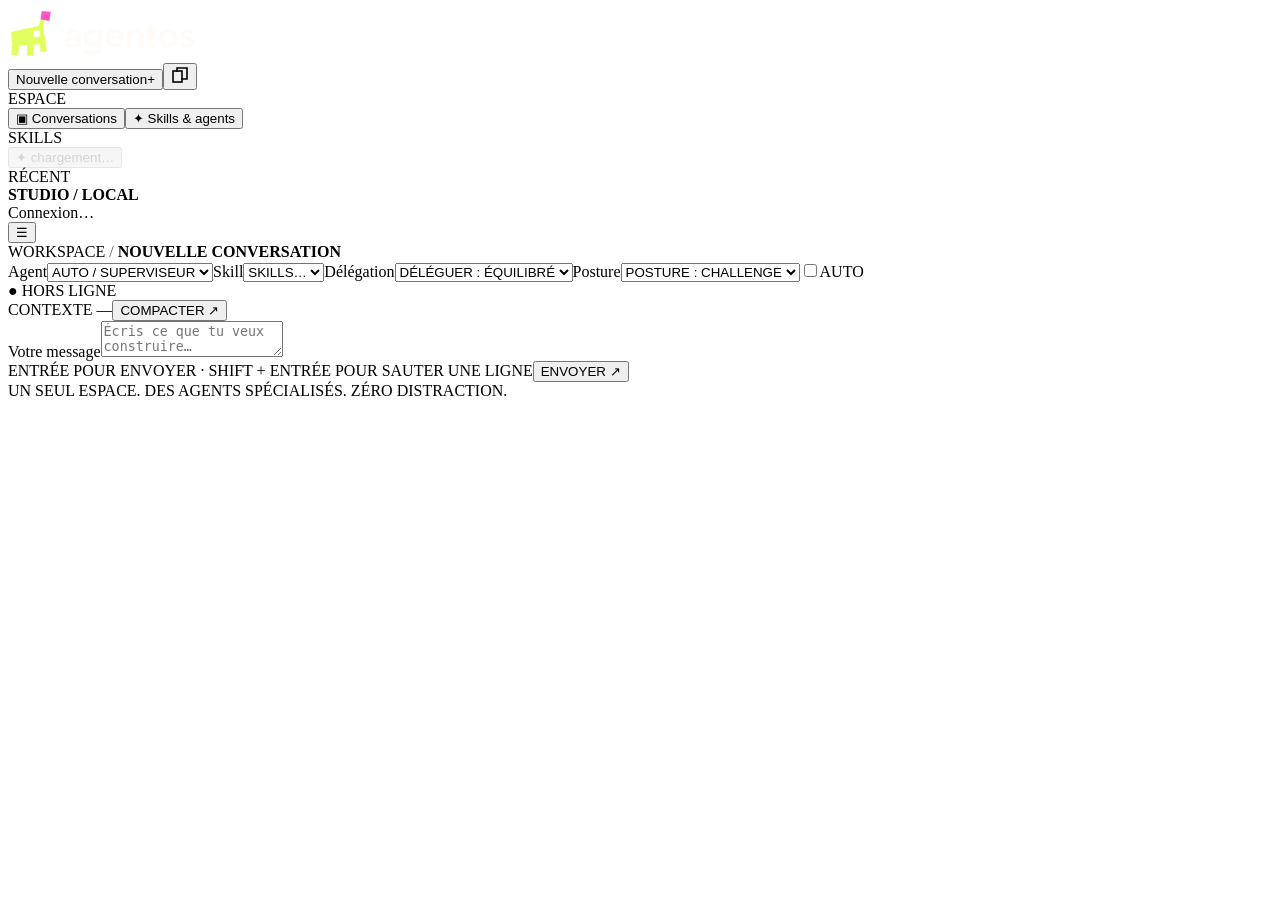
==== commit 2f1f207f: "noucelle interface" ====
--- a/claude_clone/static/index.html
+++ b/claude_clone/static/index.html
@@ -7,181 +7,8 @@
 <link rel="preconnect" href="https://fonts.googleapis.com"><link rel="stylesheet" href="https://fonts.googleapis.com/css2?family=DM+Mono:wght@400;500&family=DM+Sans:wght@400;500;600;700&display=swap" media="print" onload="this.media='all'"><noscript><link rel="stylesheet" href="https://fonts.googleapis.com/css2?family=DM+Mono:wght@400;500&family=DM+Sans:wght@400;500;600;700&display=swap"></noscript>
 <title>AgentOS — Studio</title>
 <link rel="icon" type="image/png" href="[data-uri]">
-<style>
-:root{color-scheme:dark;--bg:#080808;--rail:#0e0e0e;--line:#303030;--text:#f3f0e9;--soft:#d2cfc8;--quiet:#a09d96;--orange:#c7fb5b;--pink:#ff5eac;--sky:#5cc8ff;--lime:#c7fb5b;--mono:'DM Mono',monospace;--sans:'DM Sans',Arial,sans-serif}
-*{box-sizing:border-box}html,body{margin:0;height:100%;background:var(--bg);color:var(--text)}body{font-family:var(--sans);font-size:16px}button,input,select,textarea{font:inherit}button{cursor:pointer}button:focus-visible,textarea:focus-visible,select:focus-visible{outline:2px solid var(--pink);outline-offset:3px}button{border:0}::selection{background:var(--pink);color:#090909}
-.app{height:100dvh;display:grid;grid-template-columns:250px minmax(0,1fr)}.sidebar{background:var(--rail);border-right:1px solid var(--line);display:flex;flex-direction:column;min-height:0;padding:24px 15px 16px}.brand{padding:0 12px 38px;display:flex;align-items:center;gap:12px;font-size:21px;font-weight:700;letter-spacing:-1.2px}.mark{width:27px;height:27px;display:grid;grid-template-columns:repeat(3,1fr);grid-template-rows:repeat(3,1fr);gap:2px;transform:rotate(-8deg)}.mark i{background:var(--orange)}.mark i:nth-child(2),.mark i:nth-child(5){background:var(--pink)}.mark i:nth-child(3),.mark i:nth-child(7){opacity:0}.mono{font:13px var(--mono);letter-spacing:.3px}.section-label{font:12px var(--mono);color:var(--quiet);letter-spacing:1px;text-transform:uppercase;margin:28px 12px 12px}.new{width:100%;background:var(--orange);color:#090909;font-size:14px;font-weight:700;display:flex;align-items:center;justify-content:space-between;padding:13px 15px;transition:background .15s}.new:hover{background:#d8ff7e}.new-row{display:flex;gap:6px;margin-bottom:10px}.new-row .new span:last-child{display:none}.new-row .new{flex:1;width:auto;margin:0;justify-content:center;min-width:0;white-space:nowrap;font-size:13px;padding:13px 12px}.new-tab{flex:0 0 44px;display:flex;align-items:center;justify-content:center;padding:0;background:transparent;color:var(--orange);border:1px solid var(--line);font:18px/1 var(--mono);cursor:pointer;transition:border-color .15s,background .15s}.new-tab:hover{border-color:var(--orange);background:rgba(255,255,255,.04)}.new span:last-child{font-size:21px;line-height:.7}.nav{display:grid;gap:2px}.nav button,.thread{background:transparent;color:var(--soft);text-align:left;padding:11px 12px;width:100%;font-size:14px;display:flex;align-items:center;gap:12px}.nav button:hover,.thread:hover{background:#191919;color:var(--text)}.nav .selected{color:var(--text);background:#1e1e1e}.nav-symbol{width:16px;font:17px var(--mono);color:var(--pink)}.threads{overflow:auto;min-height:0;flex:1}.thread{justify-content:space-between;gap:8px;border-left:2px solid transparent;line-height:1.4}.thread.active{color:var(--text);border-color:var(--orange);background:#1a1a1a}.thread-title{overflow:hidden;white-space:nowrap;text-overflow:ellipsis}.delete-thread{color:var(--quiet);background:transparent;flex:none;padding:2px 4px;font-size:17px}.delete-thread:hover{color:var(--pink)}.sidebar-foot{border-top:1px solid var(--line);padding:17px 12px 4px;color:var(--quiet);font:12px/1.7 var(--mono)}.sidebar-foot b{color:var(--soft);font-weight:500}
-.main{min-height:0;display:flex;flex-direction:column}.topbar{height:67px;flex:none;display:flex;align-items:center;justify-content:space-between;border-bottom:1px solid var(--line);padding:0 35px;gap:12px}.top-left{display:flex;align-items:center;gap:13px;min-width:0}.breadcrumb{font:13px var(--mono);color:var(--quiet);white-space:nowrap;overflow:hidden;text-overflow:ellipsis}.breadcrumb strong{color:var(--text);font-weight:500}.swatch{width:9px;height:9px;background:var(--pink);display:inline-block;flex:none}.top-right{display:flex;align-items:center;gap:12px}.model-select{color:var(--text);background:#0e0e0e;border:1px solid #4a4a4a;padding:9px 12px;font:13px var(--mono);max-width:200px}.menu-toggle{display:none;background:transparent;color:var(--text);font-size:21px}.status{color:var(--quiet);font:12px var(--mono);white-space:nowrap}.content{width:100%;margin:0;flex:1;min-height:0;display:flex;flex-direction:column;padding:0 32px}.feed{flex:1;min-height:0;overflow:auto;scrollbar-color:#383838 transparent;scrollbar-width:thin}.empty{min-height:100%;display:flex;flex-direction:column;justify-content:center;align-items:flex-start;padding:42px 0 70px}.empty-kicker{color:var(--orange);font:13px var(--mono);letter-spacing:1.5px;margin-bottom:24px}.empty h1{font-size:clamp(44px,6vw,76px);font-weight:600;letter-spacing:-5px;line-height:1.01;margin:0 0 24px}.empty h1 em{font-style:normal;color:var(--pink)}.empty p{max-width:460px;color:var(--soft);font-size:17px;line-height:1.7;margin:0 0 35px}.suggestions{display:grid;grid-template-columns:repeat(2,minmax(0,1fr));gap:9px;width:100%;max-width:560px}.suggestion{text-align:left;border:1px solid var(--line);color:var(--text);background:transparent;padding:16px;min-height:78px;display:flex;flex-direction:column;justify-content:space-between;gap:13px}.suggestion:hover{border-color:var(--pink)}.suggestion span{font-size:14px}.suggestion small{font:12px var(--mono);color:var(--orange)}.conversation{padding:30px 0 22px;display:flex;flex-direction:column;gap:16px}.message{display:grid;grid-template-columns:78px minmax(0,1fr);column-gap:22px;padding:20px 22px;border:1px solid var(--line);border-left-width:4px;background:#0d0d0d}.message.user{background:#17180f;border-color:#3a4a1c;border-left-color:var(--lime)}.message.agent{border-left-color:var(--pink)}.message-role{font:12px var(--mono);color:var(--quiet);padding-top:3px}.message.user .message-role{color:var(--orange)}.message.agent .message-role{color:var(--pink)}.message-content{font-size:17px;line-height:1.75;white-space:pre-wrap;overflow-wrap:anywhere;min-width:0}.message.user .message-content{font-weight:500}.message-actions{display:flex;gap:14px;margin-top:10px}.tiny-action{font:12px var(--mono);color:var(--quiet);padding:4px 0;background:transparent}.tiny-action:hover{color:var(--pink)}.notice{color:var(--quiet);font-size:14px;line-height:1.6;border-left:2px solid var(--orange);padding-left:12px;margin:24px 0}.composer-area{flex:none;padding:18px 0 25px;background:var(--bg)}.composer{border:1px solid #5a5a5a;background:#111;padding:17px 17px 11px}.composer:focus-within{border-color:var(--orange)}textarea{width:100%;background:transparent;border:none;outline:none!important;resize:none;color:var(--text);font:16px/1.65 var(--sans);min-height:70px;max-height:220px;display:block}textarea::placeholder{color:var(--quiet)}.composer-bottom{display:flex;align-items:center;justify-content:space-between;gap:12px;border-top:1px solid var(--line);padding-top:10px}.hint{font:12px var(--mono);color:var(--quiet)}.send{background:var(--pink);color:#080808;padding:10px 17px;font:14px var(--mono);font-weight:500}.send:hover{background:#ff83be}.send:disabled{opacity:.4;cursor:not-allowed}.footer{color:var(--quiet);text-align:center;margin-top:11px;font:12px var(--mono)}.small-label{font:12px var(--mono);color:var(--quiet)}.visually-hidden{position:absolute;width:1px;height:1px;overflow:hidden;clip:rect(0,0,0,0)}
-@media(max-width:850px){.app{grid-template-columns:1fr}.sidebar{position:fixed;inset:0 auto 0 0;width:250px;z-index:5;transform:translateX(-100%);transition:transform .2s;box-shadow:16px 0 55px #0009}.app.menu-open .sidebar{transform:translateX(0)}.menu-toggle{display:block}.topbar{padding:0 18px}.content{padding:0 18px}.status{display:none}.empty h1{letter-spacing:-3px}}@media(max-width:520px){.suggestions{grid-template-columns:1fr}.empty{justify-content:flex-start;padding-top:100px}.empty h1{font-size:51px}.message{grid-template-columns:1fr;gap:8px;padding:16px 14px}.message-role{padding:0}.conversation{padding-top:28px;gap:32px}.composer-area{padding-bottom:12px}.hint{font-size:12px}}
-
-.blk{margin:0 0 12px}.notice.warn{border-color:var(--pink);color:var(--soft)}
-.tool{border-left:2px solid var(--line);margin:10px 0;padding:2px 0 2px 12px;font:13px var(--mono);color:var(--soft)}.tool.ok{border-color:#7cb82f}.tool.err{border-color:var(--pink)}
-.tool summary{cursor:pointer;list-style:none;display:flex;gap:8px;align-items:baseline;flex-wrap:wrap}.tool summary::-webkit-details-marker{display:none}.tool .t-name{color:var(--text)}.tool .t-sum{color:var(--quiet);overflow-wrap:anywhere}
-.tool pre.result{margin:8px 0 4px;white-space:pre-wrap;overflow-wrap:anywhere;color:var(--soft);max-height:260px;overflow:auto;font:13px/1.6 var(--mono)}
-.agent-report{border:1px solid var(--line);margin:14px 0}.agent-report>summary{padding:9px 12px;cursor:pointer;font:12px var(--mono);letter-spacing:1px;color:var(--orange)}.agent-report .agent-body{padding:4px 14px 12px;font-size:15px;line-height:1.75}
-.plan{border:1px solid var(--line);padding:10px 12px;margin:12px 0;font:14px/1.9 var(--mono)}.plan .done{color:var(--lime)}.plan .doing{color:var(--pink)}.plan .todo{color:var(--quiet)}
-.approval{border:1px solid var(--pink);padding:14px;margin:14px 0;background:#120a0f}.approval.resolved{border-color:var(--line);background:transparent;opacity:.85}.approval h4{margin:0 0 12px;font:12px var(--mono);letter-spacing:1px;color:var(--pink)}
-.call{margin:0 0 14px}.call-title{font:13px var(--mono);color:var(--text);margin-bottom:6px;overflow-wrap:anywhere}
-pre.pv{margin:0 0 10px;background:#0b0b0b;border:1px solid #444;padding:10px 12px;max-height:300px;overflow:auto;white-space:pre-wrap;overflow-wrap:anywhere;font:13px/1.6 var(--mono)}pre.pv .add{color:var(--lime)}pre.pv .del{color:#ff7a9d}pre.pv .hunk{color:var(--quiet)}
-.choices{display:flex;gap:6px;flex-wrap:wrap}.choice{background:transparent;color:var(--text);border:1px solid #4a4a4a;padding:8px 12px;font:12px var(--mono)}.choice:hover:not(:disabled){border-color:var(--pink);color:var(--text)}.choice:disabled{opacity:.6;cursor:default}.choice.sel{background:var(--pink);color:#080808;border-color:var(--pink)}.choice.sel.ok{background:var(--lime);border-color:var(--lime)}
-.approval-actions{display:flex;gap:8px;flex-wrap:wrap;margin-top:6px;padding-top:12px;border-top:1px solid var(--line)}
-.status-line{flex-wrap:wrap}.status-stats{flex-basis:100%;font:11px var(--mono);color:var(--quiet);margin-top:2px}.status-stats:empty{display:none}.status-bar{flex-basis:100%;height:3px;background:var(--line);border-radius:2px;overflow:hidden;order:5;margin-top:4px}.status-bar i{display:block;height:100%;width:0;background:var(--lime);transition:width .4s}.status-bar[hidden]{display:none}.status-stats{order:6}.usage{font:12px var(--mono);color:var(--quiet);margin-top:8px}.status-line{font:12px var(--mono);color:var(--orange);margin-top:8px}
-.code{position:relative;margin:10px 0}.code pre{margin:0;background:#0b0b0b;border:1px solid var(--line);padding:14px;overflow:auto;font:14px/1.65 var(--mono);white-space:pre}.code .lang{position:absolute;top:0;right:0;font:12px var(--mono);color:var(--quiet);padding:4px 8px}.code button.cp{position:absolute;bottom:6px;right:8px;font:12px var(--mono);background:#161616;color:var(--quiet);padding:3px 7px}.code button.cp:hover{color:var(--pink)}
-.icode{font:14px var(--mono);background:#1a1a1a;padding:1px 5px}.md-h{font-weight:700;margin:10px 0 2px}
-.controls{display:flex;align-items:center;gap:8px}.auto{display:flex;align-items:center;gap:8px;font:12px var(--mono);color:var(--soft);border:1px solid #4a4a4a;padding:9px 10px;cursor:pointer;user-select:none;white-space:nowrap}.auto input{accent-color:var(--lime);width:14px;height:14px}
-.send.stop{background:var(--lime)}.status.ok{color:var(--lime)}.status.bad{color:var(--pink)}
-@media(max-width:850px){.controls .model-select{max-width:130px}.auto span{display:none}}
-
-.message-content .blk{max-width:none}
-.message-content .tool,.message-content .notice{max-width:none}
-.agent-grid{display:grid;grid-template-columns:repeat(auto-fit,minmax(300px,1fr));gap:14px;margin:12px 0;align-items:start}
-.agent-card{--ac:#c7fb5b;border:1px solid var(--line);border-top:3px solid var(--ac);background:#0a0a0a;padding:14px 16px;min-width:0}
-.agent-card>header{display:flex;align-items:center;gap:10px;flex-wrap:wrap;margin-bottom:8px}
-.agent-card>header b{font:600 13px var(--mono);letter-spacing:1px;color:var(--ac)}
-.agent-card .dot{width:10px;height:10px;border-radius:50%;background:var(--ac);flex:none}
-.agent-card.run .dot{animation:pulse 1.1s ease-in-out infinite}
-.agent-card.err{border-top-color:var(--pink)}
-@keyframes pulse{0%,100%{opacity:1;transform:scale(1)}50%{opacity:.3;transform:scale(.7)}}
-.agent-card .pill{font:12px var(--mono);color:var(--soft);border:1px solid #4a4a4a;padding:2px 8px}
-.agent-card.run .pill{color:var(--ac);border-color:var(--ac)}
-.agent-card .dur{margin-left:auto;font:12px var(--mono);color:var(--quiet)}
-.agent-card .task{font:12px/1.6 var(--mono);color:var(--quiet);margin-bottom:10px;overflow-wrap:anywhere;display:-webkit-box;-webkit-line-clamp:3;-webkit-box-orient:vertical;overflow:hidden}
-.agent-card .thinking{font:12px var(--mono);color:var(--ac);animation:pulse 1.4s ease-in-out infinite}
-.agent-card .steps{list-style:none;margin:0 0 8px;padding:0;display:grid;gap:4px}
-.agent-card .step{display:flex;gap:8px;align-items:baseline;flex-wrap:wrap;font:12px/1.5 var(--mono);padding-left:10px;border-left:2px solid var(--line)}
-.agent-card .step.ok{border-color:#7cb82f}.agent-card .step.error{border-color:var(--pink)}.agent-card .step.run{border-color:var(--ac)}
-.agent-card .s-name{color:var(--text);font-weight:600}.agent-card .s-sum{color:var(--quiet);overflow-wrap:anywhere;flex:1;min-width:0}
-.agent-card .s-st{color:var(--soft)}.agent-card .s-err{flex-basis:100%;color:#ff9db8;font-size:12px}
-.agent-card .thought{font:13px/1.6 var(--sans);color:var(--soft);padding:4px 0 4px 10px;border-left:2px dashed #555;white-space:pre-wrap;overflow-wrap:anywhere}
-.agent-card .more{font:12px var(--mono);color:var(--quiet)}
-.agent-card .report{border-top:1px solid var(--line);margin-top:8px;padding-top:8px}
-.agent-card .report>summary{cursor:pointer;font:600 12px var(--mono);letter-spacing:1px;color:var(--ac);padding:4px 0}
-.agent-card .agent-body{font-size:14px;line-height:1.7;white-space:pre-wrap;overflow-wrap:anywhere;max-height:520px;overflow:auto;padding-top:6px}
-@media(max-width:850px){.agent-grid{grid-template-columns:1fr}}
-.brand .logo{display:block;width:190px;max-width:100%;height:auto}
-/* 3e couleur d'accentuation : bleu ciel = technique / en cours (outils, code, plan, titres). Vert = toi & succès, rose = agents & attention. */
-.tool .t-name,.agent-card .s-name{color:var(--sky)}
-.tool:not(.ok):not(.err){border-color:var(--sky)}
-.icode{color:var(--sky);background:#0f1b22}
-.code .lang,.md-h{color:var(--sky)}
-.status-line,.thinking{color:var(--sky)!important}
-.notice:not(.warn){border-left-color:var(--sky)}
-.plan .doing{color:var(--sky)}.plan .small-label{color:var(--sky)}
-pre.pv .hunk{color:var(--sky)}
-.usage{color:#8fb4c6}
-.call-title{color:var(--sky)}
-.tiny-action{color:#8fb4c6}.tiny-action:hover{color:var(--sky)}
-.suggestion small{color:var(--sky)}
-.agent-card .step.run{border-color:var(--sky)}
-.ctxline{display:flex;align-items:center;gap:10px;font:10px var(--mono);color:var(--quiet);padding:0 2px 8px}.ctxbar{width:110px;height:4px;background:#222;flex:none}.ctxbar i{display:block;height:100%;width:0;background:var(--lime);transition:width .25s}.ctxline.warn .ctxbar i{background:var(--pink)}.ctxline.warn #ctxText{color:var(--pink)}.ctxline .tiny-action{margin-left:auto}@media(max-width:520px){.ctxbar{width:60px}}
-
-.studio{position:fixed;inset:0;background:#000b;z-index:20;display:flex;align-items:center;justify-content:center;padding:24px}.studio[hidden]{display:none}
-.studio-panel{width:min(1040px,100%);height:min(720px,100%);background:var(--bg);border:1px solid var(--line);display:flex;flex-direction:column;min-height:0}
-.studio-head{display:flex;justify-content:space-between;align-items:center;border-bottom:1px solid var(--line);padding:0 18px;height:54px;flex:none}
-.studio-tabs{display:flex;gap:4px}.studio-tabs button{background:transparent;color:var(--quiet);font:11px var(--mono);padding:18px 14px;letter-spacing:1px}.studio-tabs button.on{color:var(--text);box-shadow:inset 0 -2px var(--orange)}
-.studio-x{background:transparent;color:var(--soft);font-size:18px;padding:6px 10px}.studio-x:hover{color:var(--pink)}
-.studio-body{flex:1;display:grid;grid-template-columns:250px minmax(0,1fr);min-height:0}
-.studio-list{border-right:1px solid var(--line);overflow:auto;padding:12px}.studio-list .new{width:100%;margin-bottom:10px;text-align:left}
-.studio-list .item{display:block;width:100%;text-align:left;background:transparent;color:var(--soft);padding:10px;font-size:12px;border-left:2px solid transparent}.studio-list .item:hover{background:#191919;color:var(--text)}.studio-list .item.active{background:#1a1a1a;color:var(--text);border-color:var(--orange)}.studio-list .item small{display:block;font:10px var(--mono);color:var(--quiet);margin-top:3px}
-.studio-form{overflow:auto;padding:8px 24px 24px}
-.studio-form label.lbl{display:block;font:10px var(--mono);color:var(--quiet);letter-spacing:1px;margin:16px 0 6px;text-transform:uppercase}
-.studio-form input[type=text],.studio-form input[type=number],.studio-form textarea{width:100%;background:#111;border:1px solid var(--line);color:var(--text);padding:10px 12px;font:13px var(--sans)}
-.studio-form textarea{font:12px/1.6 var(--mono);min-height:80px;resize:vertical;max-height:none}.studio-form textarea.tall{min-height:260px}
-.studio-form input:disabled,.studio-form textarea:disabled{opacity:.6}.studio-form input:focus,.studio-form textarea:focus{outline:none;border-color:var(--orange)}
-.tools-grid{display:grid;grid-template-columns:repeat(auto-fill,minmax(220px,1fr));gap:6px}.tools-grid label{display:flex;gap:8px;align-items:flex-start;font:11px var(--mono);color:var(--soft);border:1px solid var(--line);padding:8px;cursor:pointer}.tools-grid label small{display:block;color:var(--quiet);margin-top:2px}.tools-grid input{accent-color:var(--lime);margin-top:2px}
-.studio-actions{display:flex;gap:8px;margin-top:22px;flex-wrap:wrap;align-items:center}.studio-msg{margin-top:14px;font:11px/1.6 var(--mono);color:var(--pink);white-space:pre-wrap}.studio-msg.ok{color:var(--lime)}
-.studio-note{font-size:12px;color:var(--soft);line-height:1.7;border-left:2px solid var(--orange);padding-left:12px;margin:16px 0 4px}.row2{display:grid;grid-template-columns:1fr 1fr;gap:12px}
-@media(max-width:700px){.studio{padding:0}.studio-body{grid-template-columns:1fr;grid-template-rows:auto 1fr}.studio-list{border-right:0;border-bottom:1px solid var(--line);max-height:170px}.row2{grid-template-columns:1fr}}
-
-.pvbox{margin:0 0 8px}.pvbar{display:flex;gap:6px;margin-bottom:6px}.pvbar button{background:transparent;border:1px solid var(--line);color:var(--quiet);font:9px var(--mono);padding:4px 8px;letter-spacing:.5px}.pvbar button.sel{color:var(--text);border-color:var(--orange)}.pvbar button:hover{color:var(--text)}
-.sbs-wrap{max-height:440px;overflow:auto;border:1px solid var(--line);background:#0b0b0b}.sbs-file{font:10px var(--mono);color:var(--orange);padding:6px 10px;border-bottom:1px solid var(--line);background:#111;position:sticky;top:0;z-index:1}
-table.sbs{border-collapse:collapse;width:100%;table-layout:fixed;font:11px/1.55 var(--mono)}table.sbs td{padding:0 8px;vertical-align:top;white-space:pre-wrap;overflow-wrap:anywhere}
-table.sbs td.ln{text-align:right;color:var(--quiet);user-select:none;background:#0e0e0e;padding:0 6px}table.sbs td.cr,table.sbs td.ln.r{border-left:1px solid var(--line)}
-table.sbs td.del{background:#2a1218;color:#ff9db7}table.sbs td.add{background:#12240f;color:var(--lime)}table.sbs td.empty{background:#0d0d0d}
-table.sbs td.hunk,table.sbs td.note{color:var(--quiet);background:#111;padding:3px 10px;font-size:10px}
-
-.moulinette{display:inline-flex;gap:3px;vertical-align:middle;margin-right:9px}.moulinette i{width:6px;height:6px;background:var(--orange);animation:mou 1s infinite ease-in-out}.moulinette i:nth-child(2){background:var(--pink);animation-delay:.15s}.moulinette i:nth-child(3){animation-delay:.3s}.moulinette i:nth-child(4){background:var(--pink);animation-delay:.45s}
-@keyframes mou{0%,100%{transform:scale(.45);opacity:.3}50%{transform:scale(1.3);opacity:1}}.status-time{color:var(--quiet);margin-left:8px}
-@media (prefers-reduced-motion:reduce){.moulinette i{animation:none}}
-
-.agent-card .pill.model{color:var(--text);border-color:var(--line);background:#161616;text-transform:none}
-.mrow{display:grid;grid-template-columns:170px minmax(0,1fr) 120px;gap:12px;align-items:center;padding:9px 0;border-bottom:1px solid var(--line)}.mrow select,.mrow input{width:100%;background:#111;color:var(--text);border:1px solid var(--line);padding:9px 10px;font:12px var(--mono)}.mrow select:disabled{opacity:.55}
-.mrow .nm{font-size:13px}.mrow .nm small{display:block;font:10px var(--mono);color:var(--quiet);margin-top:2px}.mrow .src{font:10px var(--mono);color:var(--quiet)}.mrow .src.mod{color:var(--lime)}.mrow .src.env{color:var(--orange)}.mhead{font:10px var(--mono);color:var(--quiet);letter-spacing:1px;margin:22px 0 4px}
-@media(max-width:700px){.mrow{grid-template-columns:1fr}}
-.who{font:10px/1.7 var(--mono);color:var(--quiet);margin-top:12px;border-top:1px solid var(--line);padding-top:8px}.who b{color:var(--orange);font-weight:500;letter-spacing:.5px}.who.live{margin:0 0 14px;padding:8px 10px;border:1px solid var(--line);border-left:2px solid var(--orange);background:#101010;color:var(--soft)}
-.message-role small{display:block;margin-top:4px;font:9px/1.4 var(--mono);color:var(--quiet);text-transform:none;word-break:break-all}
-.live-text{font:11px/1.5 var(--mono);color:var(--soft);border-left:2px solid var(--ac,var(--orange));padding:4px 9px;margin:8px 0 2px;white-space:pre-wrap;overflow-wrap:anywhere;max-height:96px;overflow:hidden;background:#0c0c0c}
-.agent-card.wide{grid-column:1/-1;order:99}.blk.fold>summary{cursor:pointer;list-style:none;display:flex;gap:8px;align-items:baseline}.blk.fold>summary::-webkit-details-marker{display:none}.blk.fold>summary::before{content:'▸';color:var(--orange);font-size:11px}.blk.fold[open]>summary::before{content:'▾'}.blk.fold>summary .pv{overflow:hidden;text-overflow:ellipsis;white-space:nowrap;min-width:0}.blk.fold[open]>summary .pv{display:none}.blk.fold>summary:hover .pv{color:var(--soft)}.blk.fold .fold-body{margin-top:6px}.blk.narr{color:var(--quiet);font-size:12px;line-height:1.6;border-left:2px solid var(--line);padding-left:10px;margin:0 0 8px}
-.content{transition:width .25s}.content.wide{width:100%}
-.agent-grid{grid-template-columns:none;grid-auto-flow:column;grid-auto-columns:minmax(220px,1fr);overflow-x:auto;padding-bottom:6px;margin-left:-96px;width:calc(100% + 96px)}
-@media(min-width:851px){.message-content>.agent-grid:first-child{margin-top:68px}}
-.agent-grid:has(.agent-card:nth-child(4)) .agent-card{font-size:11px}.agent-grid:has(.agent-card:nth-child(4)) .agent-card header .pill.model{display:none}.agent-grid:has(.agent-card:nth-child(4)) .agent-card .task{display:-webkit-box;-webkit-line-clamp:3;-webkit-box-orient:vertical;overflow:hidden}
-.agent-card.wide{grid-column:auto;order:99}
-@media(max-width:850px){.agent-grid{margin-left:0;width:auto;grid-auto-flow:row;grid-auto-columns:auto;grid-template-columns:1fr;overflow-x:visible}}
-@media(max-width:1380px){.model-select{max-width:142px;font-size:10px;padding:9px 8px}.top-right,.controls{gap:6px}}
-
-.fp{text-decoration:underline dotted var(--quiet);text-underline-offset:3px;cursor:text}body.ctrl .fp{color:var(--orange);text-decoration:underline;cursor:pointer}
-.fileview{position:fixed;top:0;right:0;bottom:0;width:min(760px,94vw);background:#0b0b0b;border-left:1px solid var(--line);z-index:18;display:flex;flex-direction:column;box-shadow:-18px 0 50px #000a}.fileview[hidden]{display:none}
-.fileview header{display:flex;align-items:center;gap:10px;padding:0 14px;height:52px;flex:none;border-bottom:1px solid var(--line)}.fileview header b{font:12px var(--mono);color:var(--text);font-weight:500;overflow:hidden;text-overflow:ellipsis;white-space:nowrap;flex:1;min-width:0}
-.fileview header button,.fileview header a{background:transparent;border:1px solid var(--line);color:var(--soft);font:9px var(--mono);padding:6px 9px;letter-spacing:.5px;text-decoration:none;white-space:nowrap}.fileview header button:hover,.fileview header a:hover{color:var(--text);border-color:var(--orange)}
-#fvBody{flex:1;overflow:auto;font:12px/1.6 var(--mono)}.fv-row{display:grid;grid-template-columns:56px minmax(0,1fr)}.fv-row i{font-style:normal;text-align:right;padding:0 10px 0 0;color:var(--quiet);user-select:none;background:#0e0e0e}.fv-row>span{white-space:pre-wrap;overflow-wrap:anywhere;padding:0 12px}.fv-row.hit{background:#2a1d08;box-shadow:inset 2px 0 var(--orange)}.fv-row.hit i{color:var(--orange)}
-.fv-note{font:11px/1.6 var(--mono);color:var(--soft);padding:14px}.fv-note button{display:block;margin:6px 0;background:transparent;border:1px solid var(--line);color:var(--text);padding:7px 10px;font:11px var(--mono);cursor:pointer}.fv-note button:hover{border-color:var(--orange)}
-.toast{position:fixed;left:50%;bottom:90px;transform:translateX(-50%);background:#1a1a1a;border:1px solid var(--pink);color:var(--text);font:11px var(--mono);padding:9px 14px;z-index:30;max-width:90vw}
-.status-phase{margin-right:2px}
-/* carte sous-agent : tâche lisible, étapes sur une ligne, texte en direct rendu */
-.agent-card .task{font:13px/1.55 var(--sans);color:var(--soft);border-left:2px solid var(--ac);padding:1px 0 1px 10px;margin:2px 0 12px;-webkit-line-clamp:3}
-.agent-card .step{flex-wrap:nowrap}
-.agent-card .s-name{flex:none}
-.agent-card .s-sum{white-space:nowrap;overflow:hidden;text-overflow:ellipsis}
-.agent-card .s-sum .k{color:#6a6a6a}.agent-card .s-sum .v{color:var(--soft)}
-.agent-card .s-st{flex:none}
-.agent-card .step .fp{text-decoration:none;cursor:inherit}
-.agent-card .step.run .s-st{animation:pulse 1.1s ease-in-out infinite}
-.agent-card .live-text{font:13px/1.6 var(--sans);color:var(--soft);max-height:130px;overflow:hidden;display:flex;flex-direction:column;justify-content:flex-end;padding:6px 10px;margin:10px 0 2px;border-left:2px solid var(--ac);background:linear-gradient(90deg,#101010,#0a0a0a);-webkit-mask-image:linear-gradient(to bottom,transparent 0,#000 38%);mask-image:linear-gradient(to bottom,transparent 0,#000 38%)}
-.agent-card .live-text>div{white-space:pre-wrap;overflow-wrap:anywhere}
-.agent-card .live-text .code{margin:6px 0;font-size:11px}.agent-card .live-text .cp,.agent-card .live-text .lang{display:none}
-.agent-card .live-text .md-h{font-weight:600;color:var(--text)}
-.agent-card .more{padding-left:12px}
-.agent-card .ac-head{cursor:pointer;user-select:none}
-.agent-card .ac-tg{background:transparent;border:0;color:var(--ac);font:14px/1 var(--mono);padding:0 2px;cursor:pointer;width:16px}
-.agent-card .ac-head:hover .ac-tg{color:var(--text)}
-.agent-card .ac-peek{font:12px/1.5 var(--mono);color:var(--quiet);white-space:nowrap;overflow:hidden;text-overflow:ellipsis;padding-left:10px;border-left:2px solid var(--line)}
-.agent-card>header{margin-bottom:8px}
-
-.agent-card{overflow:hidden}
-.agent-card .steps{grid-template-columns:minmax(0,1fr)}
-.agent-card .step{min-width:0}
-.agent-card .thought{display:-webkit-box;-webkit-line-clamp:2;-webkit-box-orient:vertical;overflow:hidden;min-width:0;white-space:normal}
-.agent-card>header{min-width:0}
-.agent-card .live-text,.agent-card .report{min-width:0;max-width:100%}
-
-.agent-card .agent-note{font:11px/1.5 var(--mono);color:#6a6a6a;margin:0 0 8px;padding-bottom:6px;border-bottom:1px dashed var(--line)}
-
-
-/* Loader : le logo redessiné en vectoriel, qui MARCHE SUR PLACE (pattes en alternance, corps qui rebondit, tête qui balance, sol qui défile) */
-.walker{display:inline-block;width:26px;height:28px;vertical-align:middle;margin-right:10px}.walker svg{width:100%;height:100%;overflow:visible;display:block}
-.walker .c1{fill:var(--lime)}.walker .c2{fill:var(--pink)}.walker .eye{fill:var(--bg)}.walker .ground{stroke:#3a3a3a;stroke-width:3;stroke-dasharray:7 7;animation:wground .8s linear infinite}
-.walker .leg{transform-box:fill-box;transform-origin:50% 0;animation:wstep .8s infinite ease-in-out}.walker .leg.b{animation-delay:-.4s}
-.walker .bodyg{animation:wbob .4s infinite ease-in-out alternate}.walker .headg{transform-box:fill-box;transform-origin:0 100%;animation:wnod .8s infinite ease-in-out}
-@keyframes wstep{0%,100%{transform:translateY(0) rotate(-16deg)}50%{transform:translateY(-4px) rotate(16deg)}}
-@keyframes wbob{from{transform:translateY(0)}to{transform:translateY(-2px)}}
-@keyframes wnod{0%,100%{transform:rotate(-8deg)}50%{transform:rotate(8deg)}}
-@keyframes wground{to{stroke-dashoffset:-14}}
-@media (prefers-reduced-motion:reduce){.walker .ground,.walker .leg,.walker .bodyg,.walker .headg{animation:none}}
-.approval.auto{border-color:#4d7a1e;background:#0d140a;opacity:1;padding:8px 12px}.approval.auto .call{margin:0}.approval.auto h4{color:var(--lime)}
-.compact-divider{display:flex;align-items:center;gap:12px;margin:18px 0;padding:8px 12px;border:1px dashed var(--orange);color:var(--orange);font:11px var(--mono);letter-spacing:.4px}.compact-divider span{color:var(--soft);letter-spacing:0}.message.compacted{opacity:.5}.message.compacted .message-role small{color:var(--orange)}
-
-/* markdown + coloration syntaxique */
-.md{white-space:normal;overflow-wrap:anywhere}.md>:first-child{margin-top:0}.md>:last-child{margin-bottom:0}
-.md p{margin:.55em 0}.md .md-h{font-weight:700;margin:1.1em 0 .35em;line-height:1.3}.md .h1{font-size:1.4em}.md .h2{font-size:1.22em}.md .h3{font-size:1.08em}
-.md ul,.md ol{margin:.4em 0;padding-left:1.5em}.md li{margin:.18em 0}.md li>ul,.md li>ol{margin:.1em 0}.md li.task{list-style:none;margin-left:-1.2em}.md li.task .box{color:var(--lime)}
-.md blockquote{margin:.6em 0;padding:.15em 0 .15em 12px;border-left:3px solid var(--orange);color:var(--soft)}.md hr{border:0;border-top:1px solid var(--line);margin:1em 0}
-.md table{border-collapse:collapse;margin:.7em 0;display:block;overflow-x:auto;max-width:100%}.md th,.md td{border:1px solid var(--line);padding:5px 10px;vertical-align:top}.md th{background:#151515;font-weight:600}
-.md a{color:var(--sky);text-decoration:underline;text-underline-offset:2px}.md del{opacity:.6}.md em{font-style:italic}
-.fv-bar{position:sticky;top:0;z-index:2;display:flex;gap:6px;padding:8px 12px;background:#0b0b0b;border-bottom:1px solid var(--line)}.fv-bar button{background:transparent;border:1px solid var(--line);color:var(--soft);font:10px var(--mono);letter-spacing:.5px;padding:5px 10px;cursor:pointer}.fv-bar button.on{color:#090909;background:var(--orange);border-color:var(--orange)}
-.fv-md{padding:16px 22px 40px;font:14px/1.7 var(--sans);color:var(--text)}
-.hl-kw{color:#ff8ad8}.hl-str{color:#b4f08a}.hl-com{color:#7d8590;font-style:italic}.hl-num,.hl-cn,.hl-dec{color:#ffb454}.hl-fn,.hl-key{color:#79c0ff}.hl-cls{color:#ffd866}.hl-tag{color:#ff8ad8}.hl-vr{color:#ffd866}
-</style>
+<link rel="stylesheet" href="/static/css/base.css">
+<link rel="stylesheet" href="/static/css/agentos.css">
 </head>
 <body>
 <div class="app" id="app">
@@ -205,595 +32,12 @@
   <section class="feed" id="feed" aria-live="polite"></section>
   <div class="composer-area"><div class="ctxline" id="ctxLine" title="Estimation des tokens envoyés au superviseur à chaque appel : conversation + résumé + prompt système. La barre se remplit jusqu’au seuil d’auto-compaction."><span id="ctxText">CONTEXTE —</span><span class="ctxbar"><i id="ctxFill"></i></span><button type="button" class="tiny-action" id="compactBtn" title="Résume le début de la conversation maintenant">COMPACTER ↗</button></div><form id="chatForm" class="composer"><label class="visually-hidden" for="prompt">Votre message</label><textarea id="prompt" rows="2" placeholder="Écris ce que tu veux construire…"></textarea><div class="composer-bottom"><span class="hint">ENTRÉE POUR ENVOYER · SHIFT + ENTRÉE POUR SAUTER UNE LIGNE</span><button class="send" id="send" type="submit">ENVOYER ↗</button></div></form><div class="footer">UN SEUL ESPACE. DES AGENTS SPÉCIALISÉS. ZÉRO DISTRACTION.</div></div>
  </div>
+ <div class="statusbar" id="statusbar" aria-live="polite"></div>
 </main>
 </div>
 <aside class="fileview" id="fileview" hidden aria-label="Fichier"><header><b id="fvPath"></b><button type="button" id="fvCopy">COPIER LE CHEMIN</button><a id="fvEditor" href="#">VS CODE ↗</a><button type="button" id="fvClose" aria-label="Fermer">✕</button></header><div id="fvBody"></div></aside>
 <div class="studio" id="studio" hidden role="dialog" aria-modal="true" aria-label="Skills et agents"><div class="studio-panel"><div class="studio-head"><div class="studio-tabs"><button type="button" data-tab="skills" class="on">SKILLS</button><button type="button" data-tab="agents">AGENTS</button><button type="button" data-tab="models">MODÈLES</button></div><button type="button" class="studio-x" id="studioClose" aria-label="Fermer">✕</button></div><div class="studio-body"><aside class="studio-list" id="studioList"></aside><section class="studio-form" id="studioForm"></section></div></div></div>
-<script>
-(() => {
-'use strict';
-const KEY='agentos-brut-v1', PREFS='agentos-prefs-v1';
-const $=id=>document.getElementById(id);
-const skillSel=$('skill'),ctxLine=$('ctxLine'),ctxText=$('ctxText'),ctxFill=$('ctxFill'),compactBtn=$('compactBtn');
-const app=$('app'),feed=$('feed'),threads=$('threads'),prompt=$('prompt'),agent=$('agent'),modeSel=$('mode'),deleg=$('delegation'),autoBox=$('auto'),sendBtn=$('send'),statusEl=$('status'),foot=$('foot');
-function makeId(){return typeof crypto!=='undefined'&&crypto.randomUUID?crypto.randomUUID():(Date.now().toString(16)+'-'+Math.random().toString(16).slice(2,10)).padEnd(12,'0')}
-
-// --- jeton : transmis dans le fragment de l'URL affichée par `cc-web` (jamais envoyé au serveur dans l'URL) ---
-let token='';
-try{const h=new URLSearchParams(location.hash.slice(1)).get('token');if(h){localStorage.setItem('cc-token',h);history.replaceState(null,'',location.pathname+location.search)}token=localStorage.getItem('cc-token')||''}catch{}
-function askToken(){const t=window.prompt('Jeton d’accès (affiché au lancement de cc-web, ou contenu du fichier ~/.claude_clone/web_token) :');if(t&&t.trim()){token=t.trim();try{localStorage.setItem('cc-token',token)}catch{}return true}return false}
-const api=(path,opts={})=>{const headers={'X-CC-Token':token,...(opts.headers||{})};if(opts.body)headers['Content-Type']='application/json';return fetch(path,{...opts,headers})};
-
-// --- état local (conversations) + préférences ---
-let state={active:null,conversations:[]};
-try{const p=JSON.parse(localStorage.getItem(KEY));if(p&&Array.isArray(p.conversations))state=p}catch{}
-const gone=new Set();let wantNew=false;
-try{const q=new URLSearchParams(location.search);const want=q.get('c')||sessionStorage.getItem('cc-active');wantNew=q.get('new')==='1';
- if(want&&state.conversations.some(c=>c.id===want))state.active=want;
- if(q.has('c')||q.has('new')){q.delete('c');q.delete('new');history.replaceState(null,'',location.pathname+(q.toString()?'?'+q:''))}}catch{}
-let prefs={agent:'auto',mode:'challenge',auto:false,delegation:'balanced'};
-try{Object.assign(prefs,JSON.parse(localStorage.getItem(PREFS))||{})}catch{}
-agent.value=prefs.agent;modeSel.value=prefs.mode;deleg.value=prefs.delegation||'balanced';autoBox.checked=!!prefs.auto;
-if(agent.value!==prefs.agent)agent.value='auto';
-function savePrefs(){prefs={agent:agent.value,mode:modeSel.value,auto:autoBox.checked,delegation:deleg.value};try{localStorage.setItem(PREFS,JSON.stringify(prefs))}catch{}}
-agent.onchange=modeSel.onchange=deleg.onchange=savePrefs;
-const autoLabel=document.querySelector('label.auto');const paintAuto=()=>autoLabel.classList.toggle('on',autoBox.checked);paintAuto();
-autoBox.onchange=()=>{savePrefs();paintAuto();if(autoBox.checked)reevaluate()};
-function mergeStored(){let st=null;try{st=JSON.parse(localStorage.getItem(KEY))}catch{}
- if(!st||!Array.isArray(st.conversations))return;
- const mine=new Map(state.conversations.map(c=>[c.id,c])),out=[];
- for(const c of st.conversations){if(gone.has(c.id))continue;out.push(c.id===state.active&&mine.has(c.id)?mine.get(c.id):c);mine.delete(c.id)}
- for(const c of mine.values())if(!gone.has(c.id))out.unshift(c);
- state.conversations=out}
-function save(){try{mergeStored();localStorage.setItem(KEY,JSON.stringify(state));sessionStorage.setItem('cc-active',state.active||'')}catch(e){console.warn('Sauvegarde impossible',e)}}
-function openTab(id){const q=id?'?c='+encodeURIComponent(id):'?new=1',w=Math.round(screen.availWidth/2),h=screen.availHeight;window.open(location.pathname+q,'_blank','popup=yes,width='+w+',height='+h+',left='+(screen.availLeft||0)+w+',top='+(screen.availTop||0))}
-addEventListener('storage',e=>{if(e.key!==KEY)return;const cur=current();mergeStored();if(cur&&!state.conversations.some(c=>c.id===cur.id))state.conversations.unshift(cur);renderThreads()})
-const current=()=>state.conversations.find(c=>c.id===state.active);
-let roleTitles={coder:'AGENT CODEUR'};
-const label=k=>(roleTitles[k]||String(k||'AGENT')).toUpperCase();
-
-let ctxInfo=null,supModel='',busy=false,controller=null,raf=0,runStart=0,lastEvent=0;
-function tickText(){if(!busy||!runStart)return '';const t=Math.floor((Date.now()-runStart)/1000),q=Math.floor((Date.now()-lastEvent)/1000);return t+' s'+(q>=6&&t-q>=2?' · '+q+' s sans signal':'')}
-let liveM=null;
-function progress(m){if(!m||!m.blocks)return null;const t=Math.floor((Date.now()-runStart)/1000),parts=[];let pct=null;
- const tools=m.blocks.filter(b=>b.t==='tool'&&b.name!=='update_plan'),ag=tools.filter(b=>b.agent),direct=tools.filter(b=>!b.agent),plan=m.blocks.find(b=>b.t==='plan');
- if(plan&&plan.todos?.length){const d=plan.todos.filter(x=>x.status==='completed').length,n=plan.todos.length;pct=Math.round(100*d/n);parts.push('étape '+Math.min(d+1,n)+'/'+n)}
- if(ag.length){const d=ag.filter(b=>b.status!=='run').length;parts.push(d+'/'+ag.length+' agents terminés');if(pct===null&&d<ag.length)pct=Math.round(100*d/ag.length)}
- if(direct.length)parts.push(direct.length+' outil'+(direct.length>1?'s':''));
- const ch=m.chars||0;if(ch>=400)parts.push('~'+(ch>=4000?Math.round(ch/400)/10+'k':Math.round(ch/4))+' tokens reçus'+(t>=3?' ('+Math.round(ch/4/t)+'/s)':''));
- if(!parts.length||(t<6&&!direct.length&&!ag.length&&!plan))return null;return{text:parts.join(' · '),pct}}
-function paintProgress(){document.querySelectorAll('.status-stats').forEach(e=>{const r=progress(liveM);e.textContent=r?r.text:'';const f=e.parentElement?.querySelector('.status-bar i');if(f)f.style.width=(r&&r.pct!==null?r.pct:0)+'%';const bar=e.parentElement?.querySelector('.status-bar');if(bar)bar.hidden=!(r&&r.pct!==null)})}
-setInterval(()=>{if(busy){document.querySelectorAll('.status-time').forEach(e=>e.textContent=tickText());paintProgress()}},500);
-function closeMenu(){app.classList.remove('menu-open')}
-function start(){ctxInfo=null;const c={id:makeId(),title:'Nouvelle conversation',messages:[],created:Date.now()};state.conversations.unshift(c);state.active=c.id;save();render();closeMenu();prompt.focus()}
-function select(id){if(busy||!state.conversations.some(c=>c.id===id))return;state.active=id;stickNext=true;save();render();closeMenu();syncPending();refreshCtx()}
-function remove(id){if(busy)return;const c=state.conversations.find(c=>c.id===id);if(!c||!confirm('Supprimer cette conversation (et son historique côté serveur) ?'))return;api('/api/threads/'+encodeURIComponent(id),{method:'DELETE'}).catch(()=>{});gone.add(id);state.conversations=state.conversations.filter(c=>c.id!==id);if(state.active===id)state.active=state.conversations[0]?.id??null;if(!state.active){start();return}save();render()}
-
-// --- rendu riche : tout passe par le DOM / textContent (aucun innerHTML sur du contenu venant d'un modèle) ---
-// --- coloration syntaxique (sans dépendance) : mots-clés, chaînes, commentaires, nombres, fonctions, classes ---
-const W=s=>new Set(s.split(/\s+/).filter(Boolean));
-const NUM=String.raw`\b0[xX][\da-fA-F_]+\b|\b\d[\d_]*(?:\.\d+)?(?:[eE][+-]?\d+)?\b`;
-const DQ=String.raw`"(?:\\.|[^"\\\n])*"`, SQ=String.raw`'(?:\\.|[^'\\\n])*'`, BT=String.raw`\x60(?:\\[\s\S]|[^\x60\\])*\x60`;
-const HL_LANGS={
-  py:{kw:W('and as assert async await break class continue def del elif else except finally for from global if import in is lambda nonlocal not or pass raise return try while with yield match case'),cn:W('True False None self cls'),defs:{def:'fn',class:'cls'},
-    com:String.raw`#[^\n]*`,str:String.raw`[rRbBfFuU]{0,2}(?:"""[\s\S]*?(?:"""|(?![\s\S]))|'''[\s\S]*?(?:'''|(?![\s\S])))|[rRbBfFuU]{0,2}(?:${DQ}|${SQ})`,dec:String.raw`@[A-Za-z_][\w.]*`},
-  js:{kw:W('async await break case catch class const continue debugger default delete do else export extends finally for from function if import in instanceof let new of return static super switch throw try typeof var void while with yield as get set interface type enum implements public private protected readonly namespace declare abstract'),cn:W('true false null undefined this NaN Infinity'),defs:{function:'fn',class:'cls',interface:'cls',enum:'cls',type:'cls'},
-    com:String.raw`//[^\n]*|/\*[\s\S]*?(?:\*/|(?![\s\S]))`,str:`${DQ}|${SQ}|${BT}`,dec:String.raw`@[A-Za-z_]\w*`},
-  clike:{kw:W('abstract as assert async await bool boolean break byte case catch char class const continue crate data default defer delete do double else enum export extends extern fallthrough final finally float fn for func go goto if impl implements import in include instanceof int interface internal let long loop match mod move mut namespace new object override package private protected pub public readonly ref return select short signed static string struct super switch synchronized template this throw throws trait try type typedef typeof union unsafe unsigned use using val var virtual void volatile where while yield fun'),cn:W('true false null nil None this self'),defs:{class:'cls',struct:'cls',enum:'cls',interface:'cls',trait:'cls',fn:'fn',func:'fn',fun:'fn'},
-    com:String.raw`//[^\n]*|/\*[\s\S]*?(?:\*/|(?![\s\S]))`,str:String.raw`${DQ}|'(?:\\.|[^'\\\n]){1,2}'|${BT}`,dec:String.raw`@[A-Za-z_]\w*`},
-  sh:{kw:W('if then else elif fi for do done while until case esac function in return exit export local readonly source set unset'),cn:W('true false'),defs:{function:'fn'},
-    com:String.raw`(?:^|(?<=\s))#[^\n]*`,str:`${DQ}|${SQ}`,vr:String.raw`\$(?:\{[^}\n]*\}|[A-Za-z_]\w*|[0-9@#?$!*-])`},
-  yaml:{kw:W(''),cn:W('true false null yes no on off True False None'),defs:{},com:String.raw`(?:^|(?<=\s))#[^\n]*`,str:`${DQ}|${SQ}`,key:String.raw`^[ \t-]*[\w.\-/"']+(?=[ \t]*:(?:\s|(?![\s\S])))`},
-  json:{kw:W(''),cn:W('true false null'),defs:{},com:'',str:DQ,jsonKeys:true},
-  html:{kw:W(''),cn:W(''),defs:{},com:String.raw`<!--[\s\S]*?(?:-->|(?![\s\S]))`,str:`${DQ}|${SQ}`,tag:String.raw`</?[A-Za-z][\w:.-]*|/?>`,noId:true},
-  css:{kw:W(''),cn:W(''),defs:{},com:String.raw`/\*[\s\S]*?(?:\*/|(?![\s\S]))`,str:`${DQ}|${SQ}`,dec:String.raw`@[\w-]+`,key:String.raw`[\w-]+(?=\s*:(?!:))`,vr:String.raw`#[\da-fA-F]{3,8}\b`},
-  sql:{kw:W('select from where and or not insert into values update set delete create table alter drop index join left right inner outer on group by order having limit offset as distinct union all case when then else end primary key foreign references default null is in like between exists with'),cn:W('true false null'),defs:{},ci:true,com:String.raw`--[^\n]*|/\*[\s\S]*?(?:\*/|(?![\s\S]))`,str:SQ+'|'+DQ}
-};
-const HL_EXT={py:'py',js:'js',mjs:'js',cjs:'js',jsx:'js',ts:'js',tsx:'js',vue:'html',json:'json',jsonc:'json',java:'clike',kt:'clike',scala:'clike',c:'clike',h:'clike',cpp:'clike',cc:'clike',hpp:'clike',cs:'clike',go:'clike',rs:'clike',swift:'clike',php:'clike',sh:'sh',bash:'sh',zsh:'sh',yml:'yaml',yaml:'yaml',toml:'yaml',ini:'yaml',cfg:'yaml',env:'yaml',html:'html',htm:'html',xml:'html',svg:'html',css:'css',scss:'css',sql:'sql'};
-const HL_NAME={python:'py',py:'py',javascript:'js',js:'js',jsx:'js',typescript:'js',ts:'js',tsx:'js',json:'json',bash:'sh',sh:'sh',shell:'sh',zsh:'sh',yaml:'yaml',yml:'yaml',toml:'yaml',ini:'yaml',html:'html',xml:'html',svg:'html',css:'css',scss:'css',sql:'sql',java:'clike',kotlin:'clike',c:'clike',cpp:'clike','c++':'clike',csharp:'clike',cs:'clike',go:'clike',rust:'clike',rs:'clike',swift:'clike',php:'clike'};
-const langOfPath=p=>HL_EXT[(String(p||'').split('.').pop()||'').toLowerCase()]||null;
-const langOfName=n=>HL_NAME[String(n||'').trim().toLowerCase()]||null;
-const HL_RE={};
-function hlRe(k){if(HL_RE[k])return HL_RE[k];const L=HL_LANGS[k],p=[];
-  if(L.com)p.push('(?<com>'+L.com+')');if(L.str)p.push('(?<str>'+L.str+')');if(L.tag)p.push('(?<tag>'+L.tag+')');if(L.key)p.push('(?<key>'+L.key+')');if(L.vr)p.push('(?<vr>'+L.vr+')');if(L.dec)p.push('(?<dec>'+L.dec+')');
-  p.push('(?<num>'+NUM+')');if(!L.noId)p.push('(?<id>[A-Za-z_$][\\w$]*)');
-  return HL_RE[k]=new RegExp(p.join('|'),'gm'+(L.ci?'i':''))}
-// → tableau de lignes ; chaque ligne = [{c:classe,t:texte}] ; null si langage inconnu
-function hlLines(text,k){const L=k&&HL_LANGS[k];if(!L||text.length>600000)return null;
-  const re=hlRe(k);re.lastIndex=0;const toks=[];let last=0,prev='';
-  for(const m of text.matchAll(re)){if(m.index>last)toks.push({c:'',t:text.slice(last,m.index)});const g=m.groups;let c='';const w=m[0];
-    if(g.com!==undefined){c='com';prev=''}else if(g.str!==undefined){c=L.jsonKeys&&/^\s*:/.test(text.slice(m.index+w.length,m.index+w.length+40))?'key':'str';prev=''}
-    else if(g.tag!==undefined){c='tag';prev=''}else if(g.key!==undefined){c='key';prev=''}else if(g.vr!==undefined){c='vr';prev=''}else if(g.dec!==undefined){c='dec';prev=''}
-    else if(g.num!==undefined){c='num';prev=''}
-    else{const lw=L.ci?w.toLowerCase():w;if(L.kw.has(lw))c='kw';else if(L.cn.has(w))c='cn';else if(L.defs[prev])c=L.defs[prev];else if(text[m.index+w.length]==='(')c='fn';prev=c==='kw'?w:''}
-    toks.push({c,t:w});last=m.index+w.length}
-  if(last<text.length)toks.push({c:'',t:text.slice(last)});
-  const lines=[[]];for(const t of toks){const ps=t.t.split('\n');ps.forEach((s,i)=>{if(i>0)lines.push([]);if(s)lines[lines.length-1].push({c:t.c,t:s})})}
-  return lines}
-function hlPaint(node,toks){for(const t of toks){if(t.c){const s=document.createElement('span');s.className='hl-'+t.c;s.textContent=t.t;node.append(s)}else node.append(document.createTextNode(t.t))}}
-
-// --- Markdown : titres, listes (imbriquées, tâches), citations, tableaux, liens, gras/italique/barré, séparateurs ---
-function inline(el,text){
-  const re=/(`[^`\n]+`)|(\*\*[^*\n]+?\*\*)|(~~[^~\n]+?~~)|(\[[^\]\n]+\]\([^)\s]+\))|(https?:\/\/[^\s<>)\]]+)|(\*[^*\s][^*\n]*?\*)/g;let last=0,m;
-  while((m=re.exec(text))){if(m.index>last)el.append(text.slice(last,m.index));const t=m[0];last=m.index+t.length;
-    if(m[1]){const c=document.createElement('code');c.className='icode';c.textContent=t.slice(1,-1);el.append(c)}
-    else if(m[2]){const b=document.createElement('strong');inline(b,t.slice(2,-2));el.append(b)}
-    else if(m[3]){const d=document.createElement('del');inline(d,t.slice(2,-2));el.append(d)}
-    else if(m[4]){const k=/^\[([^\]]+)\]\(([^)\s]+)\)$/.exec(t);if(/^(https?:|mailto:)/i.test(k[2])){const a=document.createElement('a');a.href=k[2];a.target='_blank';a.rel='noopener noreferrer';inline(a,k[1]);el.append(a)}else el.append(t)}
-    else if(m[5]){let u=t,tail='';const mm=/[.,;:!?]+$/.exec(u);if(mm){tail=mm[0];u=u.slice(0,-tail.length)}const a=document.createElement('a');a.href=u;a.target='_blank';a.rel='noopener noreferrer';a.textContent=u;el.append(a);if(tail)el.append(tail)}
-    else{const e=document.createElement('em');inline(e,t.slice(1,-1));el.append(e)}}
-  if(last<text.length)el.append(text.slice(last))}
-const MD_LI=/^(\s*)([-*+]|\d+[.)])\s+(.*)$/, MD_HR=/^\s*([-*_])(\s*\1){2,}\s*$/, MD_SEP=/^\s*\|?\s*:?-+:?\s*(\|\s*:?-+:?\s*)*\|?\s*$/;
-function mdCells(r){return r.trim().replace(/^\|/,'').replace(/\|$/,'').split(/(?<!\\)\|/).map(c=>c.trim().replace(/\\\|/g,'|'))}
-function mdRender(container,text){
-  const lines=String(text).split('\n'),blank=l=>/^\s*$/.test(l),isTable=k=>k+1<lines.length&&lines[k].includes('|')&&lines[k+1].includes('|')&&MD_SEP.test(lines[k+1]);
-  const special=k=>/^#{1,6}\s/.test(lines[k])||/^\s*>/.test(lines[k])||MD_LI.test(lines[k])||MD_HR.test(lines[k])||isTable(k);
-  let i=0;
-  while(i<lines.length){const l=lines[i];let m;
-    if(blank(l)){i++;continue}
-    if((m=/^(#{1,6})\s+(.*?)\s*#*\s*$/.exec(l))){const h=document.createElement('div');h.className='md-h h'+m[1].length;inline(h,m[2]);container.append(h);i++;continue}
-    if(MD_HR.test(l)){container.append(document.createElement('hr'));i++;continue}
-    if(/^\s*>/.test(l)){const q=[];while(i<lines.length&&/^\s*>/.test(lines[i])){q.push(lines[i].replace(/^\s*>\s?/,''));i++}const bq=document.createElement('blockquote');mdRender(bq,q.join('\n'));container.append(bq);continue}
-    if(isTable(i)){const head=mdCells(l),al=mdCells(lines[i+1]).map(c=>/^:-+:$/.test(c)?'center':/-+:$/.test(c)?'right':'left');i+=2;
-      const t=document.createElement('table'),th=document.createElement('thead'),tb=document.createElement('tbody'),hr=document.createElement('tr');
-      head.forEach((c,k)=>{const e=document.createElement('th');e.style.textAlign=al[k]||'left';inline(e,c);hr.append(e)});th.append(hr);
-      while(i<lines.length&&!blank(lines[i])&&lines[i].includes('|')){const tr=document.createElement('tr');mdCells(lines[i]).forEach((c,k)=>{const e=document.createElement('td');e.style.textAlign=al[k]||'left';inline(e,c);tr.append(e)});tb.append(tr);i++}
-      t.append(th,tb);container.append(t);continue}
-    if(MD_LI.test(l)){const items=[];
-      while(i<lines.length){const x=lines[i],mm=MD_LI.exec(x);
-        if(mm&&!MD_HR.test(x)){items.push({indent:mm[1].replace(/\t/g,'    ').length,ord:/\d/.test(mm[2][0]),num:parseInt(mm[2],10),text:mm[3]});i++}
-        else if(!blank(x)&&/^\s+\S/.test(x)&&items.length){items[items.length-1].text+=' '+x.trim();i++}
-        else if(blank(x)&&i+1<lines.length&&MD_LI.test(lines[i+1])&&!MD_HR.test(lines[i+1])){i++}
-        else break}
-      const stack=[];
-      for(const it of items){while(stack.length&&it.indent<stack[stack.length-1].indent)stack.pop();
-        if(stack.length&&it.indent===stack[stack.length-1].indent&&it.ord!==(stack[stack.length-1].list.tagName==='OL'||stack[stack.length-1].list.tag==='ol'))stack.pop();
-        if(!stack.length||it.indent>stack[stack.length-1].indent){const ls=document.createElement(it.ord?'ol':'ul');if(it.ord&&it.num>1)ls.start=it.num;
-          if(stack.length){const p=stack[stack.length-1].list.lastElementChild;(p||stack[stack.length-1].list).append(ls)}else container.append(ls);stack.push({indent:it.indent,list:ls})}
-        const li=document.createElement('li');let tx=it.text;const tk=/^\[( |x|X)\]\s+(.*)$/.exec(tx);
-        if(tk){li.className='task';const b=document.createElement('span');b.className='box';b.textContent=tk[1]===' '?'☐':'☑';li.append(b,' ');tx=tk[2]}
-        inline(li,tx);stack[stack.length-1].list.append(li)}
-      continue}
-    const p=document.createElement('p');let first=true;
-    while(i<lines.length&&!blank(lines[i])&&(first||!special(i))){if(!first)p.append(document.createElement('br'));inline(p,lines[i].trim());first=false;i++}
-    container.append(p)}}
-
-function codeBlock(lang,code){const w=document.createElement('div');w.className='code';const pre=document.createElement('pre');const c=document.createElement('code');const hk=hlLines(code,langOfName(lang));if(hk){hk.forEach((ln,k)=>{if(k)c.append('\n');hlPaint(c,ln)})}else c.textContent=code;pre.append(c);w.append(pre);if(lang){const l=document.createElement('span');l.className='lang';l.textContent=lang;w.append(l)}const b=document.createElement('button');b.className='cp';b.type='button';b.textContent='COPIER';b.onclick=async()=>{try{await navigator.clipboard.writeText(code);b.textContent='COPIÉ ✓'}catch{b.textContent='ÉCHEC'}};w.append(b);return w}
-function richText(container,text){for(const part of String(text).split(/(```[^\n]*\n[\s\S]*?```)/g)){if(!part)continue;const m=/^```([^\n]*)\n([\s\S]*?)```$/.exec(part);if(m){container.append(codeBlock(m[1].trim(),m[2].replace(/\n$/,'')));continue}const txt=part.replace(/^\n+/,'').replace(/\n+$/,'');if(!txt)continue;const d=document.createElement('div');d.className='md';mdRender(d,txt);if(d.childNodes.length)container.append(d)}}
-// --- diff : analyse du diff unifié (compteurs de lignes des blocs @@, donc fiable même si une ligne supprimée commence par « -- ») ---
-function parseDiff(text){
-  const files=[];let cur=null,ol=0,nl=0,orem=0,nrem=0,dels=[],adds=[];
-  function flush(){if(!cur)return;const n=Math.max(dels.length,adds.length);for(let i=0;i<n;i++){const d=dels[i],a=adds[i];cur.rows.push({kind:d&&a?'chg':d?'del':'add',ln:d?.n,lt:d?.t,rn:a?.n,rt:a?.t})}dels=[];adds=[]}
-  function newFile(name){flush();cur={file:name,rows:[]};files.push(cur)}
-  for(const raw of String(text).split('\n')){
-    if(orem>0||nrem>0){const c=raw[0],t=raw.slice(1);
-      if(c==='-'){dels.push({n:ol++,t});orem--;continue}
-      if(c==='+'){adds.push({n:nl++,t});nrem--;continue}
-      if(c===' '||raw===''){flush();cur.rows.push({kind:'ctx',ln:ol++,lt:t,rn:nl++,rt:t});orem--;nrem--;continue}
-      if(c==='\\')continue}
-    flush();let m;
-    if(raw.startsWith('--- ')){newFile(null);continue}
-    if(raw.startsWith('+++ ')){if(!cur)newFile(null);cur.file=raw.slice(4).replace(/^b\//,'');continue}
-    if((m=/^@@ -(\d+)(?:,(\d+))? \+(\d+)(?:,(\d+))? @@/.exec(raw))){if(!cur)newFile('');ol=+m[1];nl=+m[3];orem=m[2]===undefined?1:+m[2];nrem=m[4]===undefined?1:+m[4];cur.rows.push({kind:'hunk',lt:raw});continue}
-    if(raw.trim()){if(!cur)newFile('');cur.rows.push({kind:'note',lt:raw})}
-  }
-  flush();return files}
-function splitView(files){
-  const wrap=el('div','sbs-wrap');
-  for(const f of files){const lang=langOfPath(f.file);if(f.file)wrap.append(el('div','sbs-file',f.file));
-    const t=document.createElement('table');t.className='sbs';const cg=document.createElement('colgroup');for(const w of['46px','','46px','']){const c=document.createElement('col');if(w)c.style.width=w;cg.append(c)}t.append(cg);
-    for(const r of f.rows){const tr=document.createElement('tr');
-      if(r.kind==='hunk'||r.kind==='note'){const td=document.createElement('td');td.colSpan=4;td.className=r.kind;td.textContent=r.lt;tr.append(td);t.append(tr);continue}
-      const delL=r.kind==='del'||r.kind==='chg',addR=r.kind==='add'||r.kind==='chg';
-      const cell=(cls,v)=>{const td=document.createElement('td');td.className=cls;const sv=v===undefined||v===null?'':String(v),hk=sv&&lang?hlLines(sv,lang):null;if(hk&&hk[0])hlPaint(td,hk[0]);else td.textContent=sv;tr.append(td)};
-      cell('ln',r.ln);cell('cl'+(r.lt===undefined?' empty':delL?' del':''),r.lt);cell('ln r',r.rn);cell('cr'+(r.rt===undefined?' empty':addR?' add':''),r.rt);t.append(tr)}
-    wrap.append(t)}
-  return wrap}
-function unifiedPre(body){const pre=document.createElement('pre');pre.className='pv';String(body).split('\n').forEach((ln,i,a)=>{const s=document.createElement('span');s.className=ln.startsWith('+')&&!ln.startsWith('+++')?'add':ln.startsWith('-')&&!ln.startsWith('---')?'del':ln.startsWith('@@')?'hunk':'';s.textContent=ln;pre.append(s);if(i<a.length-1)pre.append('\n')});return pre}
-function pvBody(kind,body){
-  if(kind!=='diff'){const pre=document.createElement('pre');pre.className='pv';pre.textContent=body;return pre}
-  let files=[];try{files=parseDiff(body)}catch{}
-  if(!files.some(f=>f.rows.some(r=>r.kind==='chg'||r.kind==='add'||r.kind==='del')))return unifiedPre(body);   // « aucun changement », diff illisible…
-  const box=el('div','pvbox'),bar=el('div','pvbar'),content=el('div');
-  const mode=()=>{let m=null;try{m=localStorage.getItem('agentos-diffview')}catch{}return m||(innerWidth<700?'unified':'split')};
-  const b1=el('button','','CÔTE À CÔTE'),b2=el('button','','UNIFIÉ');b1.type=b2.type='button';
-  const paint=()=>{const m=mode();content.replaceChildren(m==='split'?splitView(files):unifiedPre(body));b1.classList.toggle('sel',m==='split');b2.classList.toggle('sel',m!=='split')};
-  const set=m=>()=>{try{localStorage.setItem('agentos-diffview',m)}catch{}paint()};
-  b1.onclick=set('split');b2.onclick=set('unified');bar.append(b1,b2);box.append(bar,content);paint();return box}
-const el=(tag,cls,text)=>{const e=document.createElement(tag);if(cls)e.className=cls;if(text!==undefined)e.textContent=text;return e};
-
-const AGENT_COLORS={architect:'#ff5eac',developer:'#c7fb5b',challenger:'#ffa648',reviewer:'#ff6b6b',devops:'#5aa9ff',data:'#4dd8e6',writer:'#e8e8e8',researcher:'#f5d547',coder:'#c7fb5b',worker:'#9aa4ff'};
-const cleanTask=t=>{t=String(t||'');const m=/^role=[^,]*,\s*task=([\s\S]*?)(?:,\s*context=[\s\S]*)?$/.exec(t);return (m?m[1]:t).replace(/⏎/g,' ').replace(/\s+/g,' ').trim()};
-function stepSum(sum){const f=document.createDocumentFragment(),re=/(?:^|, )([A-Za-z_]\w*)=/g;const hits=[];let m;while((m=re.exec(sum))){hits.push({k:m[1],at:m.index,vs:m.index+m[0].length})}
-  if(!hits.length){f.append(sum);return f}
-  hits.forEach((h,i)=>{const end=i+1<hits.length?hits[i+1].at:sum.length;if(i)f.append(' ');f.append(el('span','k',h.k+' '),el('span','v',sum.slice(h.vs,end)))});return f}
-const fmtDur=ms=>ms<1000?'<1 s':ms<60000?Math.round(ms/1000)+' s':Math.floor(ms/60000)+' min '+Math.round(ms%60000/1000)+' s';
-function agentCard(b){
-  const run=b.status==='run',st=run?'run':b.status==='error'?'err':'ok',steps=b.steps||[];
-  const card=el('section','agent-card '+st);card.style.setProperty('--ac',AGENT_COLORS[b.agent]||'#c7fb5b');
-  const head=el('header');const tg=el('button','ac-tg',b.expanded?'▾':'▸');tg.type='button';tg.title=b.expanded?'Masquer les détails':'Afficher les détails';tg.setAttribute('aria-expanded',b.expanded?'true':'false');head.append(tg,el('span','dot'),el('b','',label(b.agent)+(b.label?' · '+b.label:'')+(b.panel?' · PANEL':'')));if(b.panel)card.classList.add('wide');
-  if(b.model&&!b.panel)head.append(el('span','pill model',b.model));
-  const nTools=steps.filter(x=>x.k==='tool').length;
-  head.append(el('span','pill',(run?'EN COURS':st==='err'?'ÉCHEC':'TERMINÉ')+(nTools?' · '+nTools+' outil'+(nTools>1?'s':''):'')));
-  if(b.start)head.append(el('span','dur',fmtDur((b.end||Date.now())-b.start)));
-  card.append(head);
-  if(b.summary){const tk=cleanTask(b.summary);if(tk){const d=el('div','task',tk);d.title=tk;card.append(d)}}
-  const det=el('div','ac-det');
-  if(steps.length){
-    const shown=run?steps.slice(-8):steps,list=el('ol','steps');
-    if(run&&steps.length>shown.length)list.append(el('li','more','… '+(steps.length-shown.length)+' étape(s) précédente(s)'));
-    for(const x of shown){
-      if(x.k==='thought'){list.append(el('li','thought',x.text));continue}
-      const li=el('li','step '+(x.status||'run'));const ss=el('span','s-sum');ss.title=x.summary||'';ss.append(stepSum(x.summary||''));li.append(el('span','s-name',x.name),ss,el('span','s-st',x.status==='ok'?'✓':x.status==='error'?'✗':'…'));
-      if(x.status==='error'&&x.text)li.append(el('div','s-err',x.text));
-      list.append(li)}
-    det.append(list);
-  }else if(run)det.append(el('div','thinking','Réflexion…'));
-  if(run&&b.live){const lt=el('div','live-text'),inner=el('div');richText(inner,b.live);lt.append(inner);det.append(lt)}
-  if(b.result){const d=el('details','report');d.open=b.open??true;d.ontoggle=()=>{b.open=d.open};d.append(el('summary','','RAPPORT'));const body=el('div','agent-body');const nm=/^\[Rapport du sous-agent[^\]\n]*\]\s*\n/.exec(b.result);if(nm)body.append(el('div','agent-note',nm[0].trim().replace(/^\[|\]$/g,'')));richText(body,nm?b.result.slice(nm[0].length):b.result);d.append(body);det.append(d)}
-  if(b.expanded)card.append(det);
-  else if(run){const last=[...steps].reverse().find(x=>x.k==='tool');card.append(el('div','ac-peek',last?last.name+' '+(last.summary||''):'Réflexion…'))}
-  const flip=()=>{b.expanded=!b.expanded;schedule()};
-  head.classList.add('ac-head');head.onclick=e=>{if(e.target.closest('a,.fp'))return;flip()};
-  return card;
-}
-function renderBlock(b,m){
-  if(b.t==='text'){
-    const flat=String(b.text||'').replace(/```[\s\S]*?```/g,' [code] ').replace(/[*`]|^#+\s*|\]\([^)]*\)/gm,'').replace(/\[/g,'').replace(/\s+/g,' ').trim();
-    if(b.narr&&(flat.length>140||String(b.text).includes('\n\n'))){   // commentaire intermédiaire (avant un outil) : replié sur une ligne, clic pour tout lire
-      const d=el('details','blk narr fold');d.open=!!b.unfold;d.ontoggle=()=>{b.unfold=d.open};
-      const sm=el('summary');sm.append(el('span','pv',flat.length>130?flat.slice(0,130).replace(/\s\S*$/,'')+'…':flat));d.append(sm);const body=el('div','fold-body');richText(body,b.text);d.append(body);return d}
-    const d=el('div','blk'+(b.narr?' narr':''));richText(d,b.text);return d}
-  if(b.t==='notice'){const n=el('div','notice'+(b.level==='warn'?' warn':''),b.text);
-    if(/^Budget d.étapes atteint/.test(b.text)){const go=el('button','choice','CONTINUER ↗');go.type='button';go.style.marginLeft='12px';go.disabled=busy;go.title='Reprend avec un nouveau budget d’étapes';go.onclick=()=>{if(!busy){prompt.value='continue';submit()}};n.append(go)}
-    return n}
-  if(b.t==='plan'){const d=el('div','plan');d.append(el('div','small-label','PLAN'));for(const t of b.todos){const r=el('div',t.status==='completed'?'done':t.status==='in_progress'?'doing':'todo',(t.status==='completed'?'✔ ':t.status==='in_progress'?'▶ ':'○ ')+t.content);d.append(r)}return d}
-  if(b.t==='tool'){
-    const run=b.status==='run';
-    if(b.agent)return agentCard(b);
-    const d=el('details','tool '+(b.status==='error'?'err':b.status==='ok'?'ok':''));d.open=!!b.open;d.ontoggle=()=>{b.open=d.open};const s=el('summary');s.append(el('span','t-name','⚙ '+b.name),el('span','t-sum',b.summary||''),el('span','',run?'…':b.status==='error'?'✖':'✔'));d.append(s);if(b.result){const p=el('pre','result',b.result+(b.truncated?'\n… [tronqué]':''));d.append(p)}return d}
-  if(b.t==='approval'){
-    const d=el('div','approval'+(b.resolved?' resolved':'')+(b.auto?' auto':''));if(!b.auto)d.append(el('h4','',b.resolved?'CONFIRMATION — TRAITÉE':'CONFIRMATION REQUISE'));
-    for(const c of b.calls){const w=el('div','call');w.append(el('div','call-title',(b.auto?'⚡ ':'')+(c.preview?.title||c.name)));if(c.reason)w.append(el('div','reason',(b.resolved?'⚡ AUTO : confirmation était requise — ':'⚡ AUTO : confirmation requise — ')+c.reason));if(c.preview)w.append(pvBody(c.preview.kind,c.preview.body));
-      if(b.auto){d.append(w);continue}
-      const ch=el('div','choices');const cur=(b.resolved?b.decided:b.choices)?.[c.id];
-      for(const [v,t,cls] of [['approve','AUTORISER','ok'],['deny','REFUSER',''],['always','TOUJOURS','ok']]){const bt=el('button','choice'+(cur===v?' sel '+cls:''),t);bt.type='button';bt.disabled=!!b.resolved||busy;bt.title=v==='always'?(c.name==='execute_bash'?'Commande sûre : toutes les commandes de la liste blanche passent ensuite sans question. Sinon : cette commande exacte seulement.':'Ne plus demander pour ce fichier (jusqu’à la fin de la session)'):'';bt.onclick=()=>{b.choices[c.id]=v;schedule()};ch.append(bt)}
-      w.append(ch);d.append(w)}
-    if(!b.resolved){const acts=el('div','approval-actions');const all=(v)=>()=>{for(const c of b.calls)b.choices[c.id]=v;schedule()};
-      if(b.calls.length>1){for(const [v,t] of [['approve','TOUT AUTORISER'],['deny','TOUT REFUSER']]){const bt=el('button','choice',t);bt.type='button';bt.disabled=busy;bt.onclick=all(v);acts.append(bt)}}
-      const ok=b.calls.every(c=>b.choices[c.id]);const go=el('button','send','VALIDER ↗');go.type='button';go.disabled=!ok||busy;go.onclick=()=>resume(m,b);acts.append(go);d.append(acts)}
-    return d}
-  return document.createDocumentFragment();
-}
-
-// --- Ctrl+clic sur un nom de fichier (src/api.py:42) : ouvre un visionneur en lecture seule, ligne en évidence ---
-const FP=/(?<![\w./@~-])((?:[\w.-]+\/)*[\w.-]+\.(?:py|jsx?|tsx?|json|md|html?|css|scss|sql|sh|ya?ml|toml|cfg|ini|txt|java|kt|go|rs|rb|php|vue|svelte|tf|xml|lock|example|ipynb|csv))(?::(\d+)(?::\d+)?)?(?![\w/-])/g;
-function linkifyPaths(root){
-  const walker=document.createTreeWalker(root,NodeFilter.SHOW_TEXT,{acceptNode:n=>{const p=n.parentElement;if(!p||p.closest('pre,.code,textarea,input,.fp,a,script,style,.sbs'))return NodeFilter.FILTER_REJECT;FP.lastIndex=0;const ok=FP.test(n.nodeValue);FP.lastIndex=0;return ok?NodeFilter.FILTER_ACCEPT:NodeFilter.FILTER_REJECT}});
-  const nodes=[];while(walker.nextNode())nodes.push(walker.currentNode);
-  for(const n of nodes){const text=n.nodeValue,frag=document.createDocumentFragment();let last=0,m;FP.lastIndex=0;
-    while((m=FP.exec(text))){if(m.index>last)frag.append(text.slice(last,m.index));const a=document.createElement('span');a.className='fp';a.dataset.path=m[1];if(m[2])a.dataset.line=m[2];a.title='Ctrl+clic : ouvrir '+m[1]+(m[2]?' (ligne '+m[2]+')':'');a.textContent=m[0];frag.append(a);last=m.index+m[0].length}
-    if(last<text.length)frag.append(text.slice(last));n.replaceWith(frag)}}
-const fileview=$('fileview'),fvBody=$('fvBody');let fvPath='',fvLine=0;
-function toast(t){document.querySelectorAll('.toast').forEach(x=>x.remove());const e=el('div','toast',t);document.body.append(e);setTimeout(()=>e.remove(),3500)}
-function closeFile(){fileview.hidden=true}
-function showFile(j,line){
-  fvPath=j.path;fvLine=line||0;$('fvPath').textContent=j.path+(line?':'+line:'');$('fvEditor').href=j.editor;fvBody.replaceChildren();
-  const lines=j.text.split('\n'),cap=6000,isMd=/\.(md|markdown|mdx)$/i.test(j.path),tk=hlLines(j.text,langOfPath(j.path));
-  let mode=isMd&&!line?'render':'source',hit=null;const body=el('div');
-  const bar=el('div','fv-bar'),bR=el('button','','RENDU'),bS=el('button','','SOURCE');bR.type=bS.type='button';
-  const paint=()=>{body.replaceChildren();hit=null;bR.classList.toggle('on',mode==='render');bS.classList.toggle('on',mode==='source');
-    if(mode==='render'){const d=el('div','fv-md');richText(d,j.text);body.append(d);return}
-    lines.slice(0,cap).forEach((t,i)=>{const row=el('div','fv-row'+(String(i+1)===String(line)?' hit':'')),sp=el('span');if(tk&&tk[i])hlPaint(sp,tk[i]);else sp.textContent=t;row.append(el('i','',String(i+1)),sp);if(row.classList.contains('hit'))hit=row;body.append(row)});
-    if(lines.length>cap||j.truncated)body.append(el('div','fv-note','… affichage tronqué ('+(j.truncated?'fichier de plus de 400 Ko':lines.length+' lignes')+'). Ouvre-le dans VS Code pour le voir en entier.'))};
-  if(isMd){bR.onclick=()=>{mode='render';paint();fvBody.scrollTop=0};bS.onclick=()=>{mode='source';paint();fvBody.scrollTop=0};bar.append(bR,bS);fvBody.append(bar)}
-  fvBody.append(body);paint();
-  fileview.hidden=false;if(hit)hit.scrollIntoView({block:'center'});else fvBody.scrollTop=0}
-function showCandidates(path,cands,line){
-  $('fvPath').textContent=path+' — plusieurs fichiers';$('fvEditor').href='#';fvBody.replaceChildren();const note=el('div','fv-note','« '+path+' » existe à plusieurs endroits : choisis.');
-  for(const c of cands){const b=el('button','',c);b.type='button';b.onclick=()=>openFile(c,line);note.append(b)}fvBody.append(note);fileview.hidden=false}
-async function openFile(path,line){
-  try{const r=await api('/api/file?path='+encodeURIComponent(path)+(line?'&line='+encodeURIComponent(line):''));const j=await r.json().catch(()=>({}));
-    if(r.status===409&&j.candidates){showCandidates(path,j.candidates,line);return}
-    if(!r.ok){toast(typeof j.detail==='string'?j.detail:'Ouverture impossible ('+r.status+')');return}
-    showFile(j,line)}catch(e){toast('Ouverture impossible : '+e.message)}}
-document.addEventListener('click',e=>{const a=e.target.closest&&e.target.closest('.fp');if(a&&(e.ctrlKey||e.metaKey)){e.preventDefault();openFile(a.dataset.path,a.dataset.line)}});
-document.addEventListener('keydown',e=>{if(e.key==='Control'||e.key==='Meta')document.body.classList.add('ctrl');if(e.key==='Escape'&&!fileview.hidden)closeFile()});
-document.addEventListener('keyup',e=>{if(e.key==='Control'||e.key==='Meta')document.body.classList.remove('ctrl')});window.addEventListener('blur',()=>document.body.classList.remove('ctrl'));
-$('fvEditor').addEventListener('click',async e=>{e.preventDefault();const href=$('fvEditor').getAttribute('href');if(!fvPath||!href||href==='#')return;
-  try{const r=await api('/api/open-editor',{method:'POST',body:JSON.stringify({path:fvPath,line:parseInt(fvLine||0,10)||0})});const j=await r.json().catch(()=>({}));
-    if(r.ok){toast('Ouvert dans VS Code');return}
-    toast((typeof j.detail==='string'?j.detail:'Ouverture impossible')+' — essai via le lien du navigateur…');setTimeout(()=>{location.href=j.fallback||href},700)}
-  catch(err){toast('Ouverture impossible : '+err.message);location.href=href}});
-$('fvClose').onclick=closeFile;$('fvCopy').onclick=async()=>{try{await navigator.clipboard.writeText(fvPath);toast('Chemin copié')}catch{toast('Copie impossible')}};
-const WALKER_SVG='<svg viewBox="-4 0 108 122" aria-hidden="true"><line class="ground" x1="-4" y1="117" x2="104" y2="117" fill="none"/><g class="bodyg"><g class="headg"><polygon class="c1" points="70,38 78,38.5 78.5,25.5 71.5,25"/><polygon class="c2" points="75,2.5 99,5 96.5,26.5 73.5,24"/></g><polygon class="c1" points="0,55 80,36 84,83 0,88"/><rect class="eye" x="57" y="49" width="15" height="16" transform="rotate(-6 64 57)"/><rect class="leg a c1" x="1" y="84" width="19" height="29"/><rect class="leg b c1" x="40" y="82" width="16" height="31"/><rect class="leg a c1" x="72" y="80" width="16" height="25"/></g></svg>';
-function walker(){const w=el('span','moulinette walker');w.innerHTML=WALKER_SVG;return w}   // SVG statique et de confiance : aucun contenu venant d'un modèle
-function phaseOf(m){
-  const tools=m.blocks.filter(b=>b.t==='tool'&&b.name!=='update_plan'),last=m.blocks[m.blocks.length-1];
-  if(tools.some(b=>b.agent&&b.status==='run'))return 'agents au travail…';
-  if(tools.some(b=>!b.agent&&b.status==='run'))return 'outil en cours…';
-  if(last&&last.t==='text'&&last.open)return 'rédige…';
-  return /^Reprise/.test(m.status||'')?'reprise…':'réfléchit…'}
-function whoLine(m,live){
-  if(live)return null;
-  const tools=m.blocks.filter(b=>b.t==='tool'&&b.name!=='update_plan'),direct=tools.filter(b=>!b.agent),agents=tools.filter(b=>b.agent);
-  if(!live&&!tools.length)return null;
-  const cnt={};for(const b of direct)cnt[b.name]=(cnt[b.name]||0)+1;
-  const d=Object.entries(cnt).map(([k,v])=>k+(v>1?' ×'+v:'')).join(', ');
-  const mark=b=>live?(b.status==='run'?' ▶':' ✔'):'';
-  const ag=agents.map(b=>label(b.agent)+(b.label?' '+b.label:'')+(b.panel?' (panel)':'')+(b.model&&!b.panel?' · '+b.model:'')+mark(b)).join(' ; ');
-  let phase='';
-  if(live){const last=m.blocks[m.blocks.length-1];
-    if(agents.some(b=>b.status==='run'))phase='attend ses sous-agents…';
-    else if(direct.some(b=>b.status==='run'))phase='exécute un outil…';
-    else if(last&&last.t==='text'&&last.open)phase='rédige la réponse…';
-    else phase='réfléchit…'}
-  if(agents.length)return null;
-  const w=el('div','who');
-  w.append(document.createTextNode([direct.length?'outils : '+d:'','aucun sous-agent : le superviseur a tout fait lui-même'].filter(Boolean).join(' — ')));
-  return w}
-function renderMessage(m){
-  const art=el('article','message '+(m.role==='user'?'user':'agent'));if(m.id)art.dataset.mid=m.id;
-  const rl=el('div','message-role',m.role==='user'?'TOI':(m.agent||'SUPERVISEUR').toUpperCase());if(m._old){art.classList.add('compacted');rl.append(el('small','','dans le résumé'))}if(m.role!=='user'&&supModel&&/^SUPERVISEUR$/i.test(m.agent||'SUPERVISEUR'))rl.append(el('small','',supModel));art.append(rl);
-  const content=el('div');const body=el('div','message-content');
-  if(m.role==='user'||!m.blocks){body.textContent=m.text||''}else{let grid=null;for(const b of m.blocks){const isAg=b.t==='tool'&&b.agent;const n=renderBlock(b,m);if(isAg){if(!grid){grid=el('div','agent-grid');body.append(grid)}grid.append(n)}else{grid=null;body.append(n)}}if(m.status){const sl=el('div','status-line'),mo=walker();sl.append(mo,el('span','status-phase',phaseOf(m)),el('span','status-time',tickText()));const st=el('div','status-stats'),bar=el('div','status-bar');bar.hidden=true;bar.append(document.createElement('i'));sl.append(bar,st);body.append(sl)}}
-  content.append(body);
-  if(m.role!=='user'&&m.blocks){const cv=current(),live=busy&&cv&&cv.messages[cv.messages.length-1]===m,w=whoLine(m,live);if(w){if(live)content.prepend(w);else content.append(w)}}
-  if(m.role!=='user'&&m.usage)content.append(el('div','usage',m.usage));
-  const text=m.role==='user'||!m.blocks?(m.text||''):m.blocks.filter(b=>b.t==='text'||(b.t==='tool'&&b.agent&&b.result)).map(b=>b.text||b.result).join('\n\n');
-  if(text){const actions=el('div','message-actions');const copy=el('button','tiny-action','COPIER ↗');copy.type='button';copy.onclick=async()=>{try{await navigator.clipboard.writeText(text);copy.textContent='COPIÉ ✓'}catch{copy.textContent='COPIE IMPOSSIBLE'}};actions.append(copy);content.append(actions)}
-  art.append(content);return art;
-}
-function renderThreads(){threads.replaceChildren();for(const c of state.conversations){const row=el('div','thread'+(c.id===state.active?' active':''));const open=el('button','thread-title',c.title);open.style.cssText='flex:1;text-align:left;border:0;color:inherit;background:transparent;padding:0;cursor:pointer;font:inherit';open.title=c.title;open.onclick=()=>select(c.id);const del=el('button','delete-thread','×');del.title='Supprimer';del.setAttribute('aria-label','Supprimer '+c.title);del.onclick=()=>remove(c.id);const tab=el('button','delete-thread','⧉');tab.title='Ouvrir dans une nouvelle fenêtre';tab.setAttribute('aria-label','Ouvrir '+c.title+' dans une nouvelle fenêtre');tab.onclick=()=>openTab(c.id);row.append(open,tab,del);threads.append(row)}}
-let stickNext=false;
-function render(){
-  const c=current();renderThreads();$('conversationTitle').textContent=c?.title?.toUpperCase()||'NOUVELLE CONVERSATION';
-  // on ne suit le bas que si on y était déjà : sinon on garde la position de lecture (l'utilisateur peut remonter pendant la génération)
-  const prevTop=feed.scrollTop,follow=stickNext||feed.scrollHeight-feed.scrollTop-feed.clientHeight<80;stickNext=false;
-  const inner=[...feed.querySelectorAll('.agent-grid,.agent-body,.tool pre.result,.sbs-wrap')].map(e=>[e.scrollLeft,e.scrollTop]);
-  let oldTurns=0;if(c&&ctxInfo&&ctxInfo.summary_chars>0&&ctxInfo.turns>0){oldTurns=Math.max(0,c.messages.filter(x=>x.role==='user').length-ctxInfo.turns)}
-  {let u=0;for(const x of (c?c.messages:[])){if(x.role==='user')u++;x._old=u>0&&u<=oldTurns}}
-  feed.replaceChildren();
-  document.querySelector('.content').classList.toggle('wide',!!c&&c.messages.some(m=>m.blocks&&m.blocks.filter(b=>b.t==='tool'&&b.agent).length>=2));
-  sendBtn.textContent=busy?'STOP ■':'ENVOYER ↗';sendBtn.classList.toggle('stop',busy);
-  if(!c||c.messages.length===0){
-    feed.innerHTML=`<div class="empty"><div class="empty-kicker">/ TON ESPACE DE TRAVAIL</div><h1>Des idées.<br><em>Du concret.</em></h1><p>Écris ta demande, choisis un agent si besoin. Une interface brute, conçue pour penser et produire sans se perdre dans les menus.</p><div class="suggestions"><button class="suggestion" data-agent="architect" data-prompt="Conçois l’architecture de mon système multi-agents."><span>Concevoir une architecture</span><small>01 / RÉFLEXION ↗</small></button><button class="suggestion" data-agent="reviewer" data-prompt="Relis mon code et détecte les problèmes critiques."><span>Faire une review de code</span><small>02 / REVIEWER ↗</small></button><button class="suggestion" data-agent="developer" data-prompt="Crée un endpoint FastAPI pour exécuter une mission."><span>Écrire un endpoint API</span><small>03 / CODEUR ↗</small></button><button class="suggestion" data-agent="auto" data-prompt="Décompose mon objectif en tâches prioritaires."><span>Préparer un plan d’action</span><small>04 / ROUTEUR ↗</small></button></div></div>`;
-    feed.querySelectorAll('[data-prompt]').forEach(b=>b.addEventListener('click',()=>{prompt.value=b.dataset.prompt;agent.value=b.dataset.agent;savePrefs();prompt.focus()}));return}
-  const wrap=el('div','conversation');let prevOld=false;for(const m of c.messages){if(prevOld&&!m._old){const dv=el('div','compact-divider');dv.append(el('b','','🗜 CONTEXTE COMPACTÉ'),el('span','','Au-dessus : résumé pour le modèle (tu le vois encore ici). En dessous : ce qu’il a sous les yeux.'));wrap.append(dv)}prevOld=!!m._old;wrap.append(renderMessage(m))}feed.append(wrap);
-  linkifyPaths(feed);
-  feed.querySelectorAll('.agent-grid,.agent-body,.tool pre.result,.sbs-wrap').forEach((e,i)=>{if(inner[i]){e.scrollLeft=inner[i][0];e.scrollTop=inner[i][1]}});
-  feed.scrollTop=follow?feed.scrollHeight:prevTop;
-}
-// Pendant la génération, seul le message en cours change : on ne reconstruit que lui (et pas toute la conversation), ~15 images/s.
-const SCROLLERS='.agent-grid,.agent-body,.tool pre.result,.sbs-wrap';let lastR=0,needFull=false;
-function renderLive(){
-  const m=liveM,c=current();if(!m||!c||!m.id||!c.messages.includes(m))return render();
-  const old=feed.querySelector('[data-mid="'+m.id+'"]');if(!old)return render();
-  const prevTop=feed.scrollTop,follow=feed.scrollHeight-feed.scrollTop-feed.clientHeight<80,inner=[...old.querySelectorAll(SCROLLERS)].map(e=>[e.scrollLeft,e.scrollTop]);
-  const n=renderMessage(m);old.replaceWith(n);linkifyPaths(n);n.querySelectorAll(SCROLLERS).forEach((e,i)=>{if(inner[i]){e.scrollLeft=inner[i][0];e.scrollTop=inner[i][1]}});
-  if(m.blocks&&m.blocks.filter(b=>b.t==='tool'&&b.agent).length>=2)document.querySelector('.content').classList.add('wide');
-  feed.scrollTop=follow?feed.scrollHeight:prevTop}
-function schedule(){if(raf)return;raf=1;setTimeout(()=>requestAnimationFrame(()=>{raf=0;lastR=performance.now();if(busy&&liveM&&!needFull)renderLive();else{needFull=false;render()}}),Math.max(0,66-(performance.now()-lastR)))}
-
-// --- jauge de contexte + compaction manuelle ---
-const kfmt=n=>n==null?'?':n>=1e6?(n/1e6).toFixed(1)+' M':Math.round(n/1000)+' k';
-function paintCtx(i){if(!i)return;ctxInfo=i;const pct=Math.min(100,i.pct_compact);ctxFill.style.width=pct+'%';ctxLine.classList.toggle('warn',i.pct_compact>=80);
-  ctxText.textContent='CONTEXTE ≈ '+kfmt(i.tokens)+(i.window?' / '+kfmt(i.window)+' ('+i.pct_window+' %)':'')+' · AUTO-COMPACTION À '+kfmt(i.compact_at)+(i.summary_chars?' · RÉSUMÉ ✓':'')}
-async function refreshCtx(full){const c=current();if(!c)return;try{const r=await api('/api/threads/'+encodeURIComponent(c.id)+'/context');if(r.ok){paintCtx(await r.json());if(full===true)needFull=true;schedule()}}catch{}}
-compactBtn.onclick=async()=>{const c=current();if(!c||busy)return;const focus=window.prompt('Compacter maintenant. Consigne optionnelle pour le résumé (ex. « garde surtout les décisions ») :','');if(focus===null)return;
-  compactBtn.disabled=true;compactBtn.textContent='COMPACTAGE…';
-  try{const r=await api('/api/threads/'+encodeURIComponent(c.id)+'/compact',{method:'POST',body:JSON.stringify({focus})});const j=await r.json().catch(()=>({}));
-    const m=[...c.messages].reverse().find(x=>x.role==='assistant');const text=r.ok?j.message:(j.detail||'Erreur '+r.status);
-    if(m&&m.blocks){m.blocks.push({t:'notice',level:r.ok&&j.ok?'info':'warn',text:(r.ok&&j.ok?'🗜 ':'')+text})}else alert(text);
-    if(j.context)paintCtx(j.context);save();render()}catch(e){alert('Compaction impossible : '+e.message)}
-  finally{compactBtn.disabled=false;compactBtn.textContent='COMPACTER ↗'}};
-
-// --- événements du backend (NDJSON) ---
-function appendText(m,t){const last=m.blocks[m.blocks.length-1];if(last&&last.t==='text'&&last.open)last.text+=t;else m.blocks.push({t:'text',text:t,open:true})}
-function closeText(m){const last=m.blocks[m.blocks.length-1];if(last&&last.t==='text')last.open=false}
-function handle(ev,m){
-  lastEvent=Date.now();
-  switch(ev.type){
-    case 'status':m.status=ev.text;break;
-    case 'token':m.status='';m.chars=(m.chars||0)+ev.text.length;appendText(m,ev.text);break;
-    case 'ai':if(ev.text&&!ev.streamed){closeText(m);m.blocks.push({t:'text',text:ev.text,open:false})}closeText(m);break;
-    case 'tool_call':if(ev.name==='update_plan')break;{const lb=m.blocks[m.blocks.length-1];if(lb&&lb.t==='text')lb.narr=true}closeText(m);if(ev.name==='spawn_workers'){m.status='Workers en cours…';break}m.blocks.push({t:'tool',id:ev.id,name:ev.name,summary:ev.summary,agent:ev.agent,panel:ev.panel,model:ev.model,status:'run',start:Date.now(),steps:[]});m.status=ev.agent?label(ev.agent)+(ev.model?' · '+ev.model:'')+(ev.panel?' (panel : plusieurs relecteurs en parallèle)':'')+' au travail…':ev.name+'…';break;
-    case 'tool_result':{if(ev.name==='update_plan')break;if(ev.name==='spawn_workers'){if(ev.status==='error')m.blocks.push({t:'notice',level:'warn',text:ev.text});break}const b=m.blocks.find(x=>x.t==='tool'&&x.id===ev.id);if(b){b.status=ev.status==='error'?'error':'ok';b.result=ev.text;b.truncated=ev.truncated;b.agent=ev.agent||b.agent;b.panel=ev.panel||b.panel;b.model=ev.model||b.model;b.end=Date.now();if(b.steps)for(const x of b.steps)if(x.status==='run')x.status='ok'}else m.blocks.push({t:'tool',id:ev.id,name:ev.name,agent:ev.agent,panel:ev.panel,model:ev.model,status:ev.status==='error'?'error':'ok',result:ev.text,truncated:ev.truncated})}break;
-    case 'agent_start':closeText(m);m.blocks.push({t:'tool',id:ev.id,name:ev.agent,agent:ev.agent,label:ev.label,summary:ev.summary,model:ev.model,status:'run',start:Date.now(),steps:[],member:true});m.status=label(ev.agent)+' · '+(ev.label||'')+' au travail…';break;
-    case 'agent_token':{m.chars=(m.chars||0)+ev.text.length;const b=m.blocks.find(x=>x.t==='tool'&&x.id===ev.id);if(b)b.live=((b.live||'')+ev.text).slice(-700)}break;
-    case 'agent_done':{const b=m.blocks.find(x=>x.t==='tool'&&x.id===ev.id);if(b){b.status=ev.status==='error'?'error':'ok';b.result=ev.text;b.end=Date.now();b.live='';if(ev.model)b.model=ev.model;if(b.steps)for(const x of b.steps)if(x.status==='run')x.status='ok'}}break;
-    case 'agent_step':{const b=m.blocks.find(x=>x.t==='tool'&&x.id===ev.id);if(!b)break;b.steps=b.steps||[];
-      if(ev.kind==='thought'){b.steps.push({k:'thought',text:ev.text})}
-      else if(ev.kind==='tool_call'){b.steps.push({k:'tool',call:ev.call,name:ev.name,summary:ev.summary,status:'run'})}
-      else if(ev.kind==='tool_result'){const x=b.steps.find(y=>y.k==='tool'&&y.call===ev.call);if(x){x.status=ev.status;x.text=ev.text}}
-      if(b.steps.length>80)b.steps.splice(0,b.steps.length-80);m.status=label(b.agent)+(b.model?' · '+b.model:'')+(b.panel?' · PANEL':'')+' au travail… ('+b.steps.filter(x=>x.k==='tool').length+' outils)'}break;
-    case 'plan':{const i=m.blocks.findIndex(x=>x.t==='plan');const b={t:'plan',todos:ev.todos};if(i>=0)m.blocks[i]=b;else m.blocks.push(b)}break;
-    case 'notice':m.blocks.push({t:'notice',level:ev.level,text:ev.text});if(/^Contexte compacté/.test(ev.text||''))refreshCtx(true);break;
-    case 'auto':if(ev.preview){closeText(m);m.blocks.push({t:'approval',calls:[{id:ev.id||('auto-'+Date.now()),name:ev.name,summary:ev.summary,preview:ev.preview}],choices:{},resolved:true,auto:true,decided:{}})}else m.blocks.push({t:'notice',level:'info',text:'⚡ auto : '+ev.name+'('+ev.summary+') — '+ev.why});break;
-    case 'approval':closeText(m);m.blocks.push({t:'approval',calls:ev.calls,choices:{},resolved:false});break;
-    case 'done':m.usage=(ev.usage||'')+((ev.models||[]).length?' · modèles : '+ev.models.join(' · '):'');m.status='';if(ev.context)paintCtx(ev.context);break;
-    case 'error':m.blocks.push({t:'notice',level:'warn',text:'Erreur : '+ev.text});m.status='';break;
-  }
-}
-async function run(endpoint,payload,m){
-  busy=true;liveM=m;m.chars=0;controller=new AbortController();runStart=lastEvent=Date.now();m.status=m.status||'Réflexion…';render();
-  try{
-    const r=await api(endpoint,{method:'POST',body:JSON.stringify(payload),signal:controller.signal});
-    if(!r.ok){let d='';try{d=(await r.json()).detail||''}catch{}
-      m.blocks.push({t:'notice',level:'warn',text:r.status===401?(askToken()?'Jeton mis à jour : renvoie ton message.':'Jeton absent ou invalide : recharge la page pour le saisir.'):r.status===409?(d||'Un tour est déjà en cours.'):'Erreur '+r.status+(d?' : '+d:'')});return}
-    const reader=r.body.getReader(),dec=new TextDecoder();let buf='';
-    for(;;){const {value,done}=await reader.read();if(done)break;buf+=dec.decode(value,{stream:true});let i;while((i=buf.indexOf('\n'))>=0){const line=buf.slice(0,i).trim();buf=buf.slice(i+1);if(line){try{handle(JSON.parse(line),m)}catch(e){console.warn('Événement illisible',line)}schedule()}}}
-  }catch(e){m.blocks.push({t:'notice',level:'warn',text:e.name==='AbortError'?'Interrompu.':'Connexion perdue : '+e.message});if(e.name!=='AbortError')setStatus(false)}
-  finally{busy=false;liveM=null;controller=null;runStart=0;m.status='';closeText(m);save();render()}
-}
-function body(c,extra){return {thread_id:c.id,agent:agent.value,mode:modeSel.value,delegation:deleg.value,auto:autoBox.checked,...extra}}
-function submit(){
-  if(busy){controller?.abort();return}
-  const value=prompt.value.trim();if(!value)return;let c=current();if(!c){start();c=current()}
-  if(c.messages.length===0)c.title=value.replace(/\s+/g,' ').slice(0,45)+(value.length>45?'…':'');
-  c.messages.push({id:makeId(),role:'user',text:value});
-  const m={id:makeId(),role:'assistant',agent:agent.value==='auto'?'Superviseur':label(agent.value),blocks:[],status:'Réflexion…'};c.messages.push(m);
-  prompt.value='';stickNext=true;save();run('/api/chat',body(c,{message:value}),m);
-}
-function resume(m,b){
-  if(busy)return;const c=current();b.resolved=true;b.decided={...b.choices};save();
-  m.status='Reprise…';stickNext=true;run('/api/resume',body(c,{decisions:b.choices}),m);
-}
-// AUTO coché alors qu'une confirmation est affichée : on la réévalue (elle peut disparaître ou se réduire).
-async function reevaluate(){
-  const c=current();if(!c||busy)return;const m=[...c.messages].reverse().find(x=>x.role==='assistant');const b=m?.blocks?.find(x=>x.t==='approval'&&!x.resolved);if(!b)return;
-  try{const r=await api('/api/threads/'+encodeURIComponent(c.id)+'/pending?auto=true');if(!r.ok)return;const {pending,waiting}=await r.json();
-    if(!waiting){b.resolved=true;b.decided={};m.blocks.push({t:'notice',level:'info',text:'Confirmation expirée ou déjà traitée.'});save();render();return}
-    if(!pending){m.blocks.push({t:'notice',level:'info',text:'⚡ AUTO : plus rien à confirmer, reprise automatique.'});b.choices={};resume(m,b);return}
-    const keep=b.choices;b.calls=pending;b.choices=Object.fromEntries(pending.filter(p=>keep[p.id]).map(p=>[p.id,keep[p.id]]));save();render()}catch{}
-}
-// Au rechargement : une confirmation affichée peut avoir été traitée ou périmée côté serveur.
-async function syncPending(){
-  const c=current();if(!c||busy)return;const m=[...c.messages].reverse().find(x=>x.role==='assistant');const b=m?.blocks?.find(x=>x.t==='approval'&&!x.resolved);if(!b)return;
-  try{const r=await api('/api/threads/'+encodeURIComponent(c.id)+'/pending');if(!r.ok)return;const {pending}=await r.json();
-    if(!pending){b.resolved=true;b.decided={};m.blocks.push({t:'notice',level:'info',text:'Confirmation expirée ou déjà traitée.'})}else{b.calls=pending}
-    save();render()}catch{}
-}
-function useSkill(n){if(busy)return;prompt.value='Applique le skill « '+n+' ».';prompt.focus();prompt.setSelectionRange(prompt.value.length,prompt.value.length);closeMenu()}
-async function loadSkills(){const list=$('skillList');skillSel.querySelectorAll('option:not([value=""])').forEach(o=>o.remove());
-  const msg=t=>{list.replaceChildren();const b=el('button','',t);b.type='button';b.disabled=true;b.style.opacity='.6';list.append(b)};
-  try{const r=await api('/api/skills');if(!r.ok){msg(r.status===404?'indisponible — relance cc-web':'erreur '+r.status);return}
-    const {skills,warnings}=await r.json();list.replaceChildren();
-    if(!skills.length)msg('aucun skill');
-    for(const s of skills){const b=document.createElement('button');b.type='button';b.title=s.description;const sym=el('span','nav-symbol','✦');b.append(sym,' '+s.name);b.onclick=()=>useSkill(s.name);list.append(b);
-      const o=document.createElement('option');o.value=s.name;o.textContent=s.name.toUpperCase();o.title=s.description;skillSel.append(o)}
-    for(const w of warnings||[]){const b=el('button','','⚠ '+w);b.type='button';b.disabled=true;b.style.cssText='opacity:.7;color:var(--pink);font-size:10px';list.append(b)}
-  }catch{msg('indisponible')}}
-skillSel.onchange=()=>{const n=skillSel.value;if(!n)return;useSkill(n);skillSel.value=''};
-function setStatus(ok,text){statusEl.textContent=ok?'● CONNECTÉ':'● HORS LIGNE';statusEl.className='status '+(ok?'ok':'bad');if(text)foot.innerHTML=text}
-
-// --- méta (rôles) : le sélecteur d'agent suit la liste réelle, agents personnalisés compris ---
-let metaCache={readonly_tools:[],models:[]};
-function applyMeta(meta){metaCache=meta;for(const k of Object.keys(roleTitles))if(k!=='coder')delete roleTitles[k];for(const x of meta.roles||[])roleTitles[x.key]=x.title;roleTitles.worker='Worker';
-  const cur=agent.value;agent.replaceChildren(...[['auto','AUTO / SUPERVISEUR'],...(meta.roles||[]).map(x=>[x.key,x.title.toUpperCase()])].map(([v,t])=>{const o=document.createElement('option');o.value=v;o.textContent=t;return o}));
-  agent.value=[...agent.options].some(o=>o.value===cur)?cur:'auto'}
-async function refreshRoles(){try{const r=await api('/api/meta');if(r.ok)applyMeta(await r.json())}catch{}}
-
-// --- Studio : créer / modifier / supprimer skills et agents ---
-const studio=$('studio'),studioList=$('studioList'),studioForm=$('studioForm');
-let sTab='skills',sSel=null,flash='';
-function studioTabs(){studio.querySelectorAll('.studio-tabs button').forEach(b=>b.classList.toggle('on',b.dataset.tab===sTab))}
-function openStudio(tab){sTab=tab||sTab;studio.hidden=false;studioTabs();loadStudioList()}
-function closeStudio(){studio.hidden=true}
-studio.querySelectorAll('.studio-tabs button').forEach(b=>b.onclick=()=>{sTab=b.dataset.tab;sSel=null;flash='';studioTabs();loadStudioList()});
-$('studioClose').onclick=closeStudio;studio.addEventListener('click',e=>{if(e.target===studio)closeStudio()});
-document.addEventListener('keydown',e=>{if(e.key==='Escape'&&!studio.hidden)closeStudio()});
-$('openStudio').onclick=()=>{openStudio();closeMenu()};
-const lbl=t=>el('label','lbl',t);
-function inp(type,val,dis){const i=document.createElement('input');i.type=type;i.value=val??'';i.disabled=!!dis;return i}
-function ta(val,dis,tall){const t=document.createElement('textarea');t.value=val??'';t.disabled=!!dis;if(tall)t.className='tall';return t}
-function detailMsg(j,status){const d=j&&j.detail;return d?(typeof d==='string'?d:d.map(x=>((x.loc||[]).slice(-1)[0]||'champ')+' : '+x.msg).join('\n')):'Erreur '+status}
-async function loadStudioList(select){
-  if(sTab==='models')return modelsPane();
-  studioList.replaceChildren();studioForm.replaceChildren();
-  const nb=el('button','choice new','＋ NOUVEAU');nb.type='button';nb.onclick=()=>{sSel='__new__';[...studioList.querySelectorAll('.item')].forEach(x=>x.classList.remove('active'));showForm(null)};studioList.append(nb);
-  try{
-    const r=await api(sTab==='skills'?'/api/skills':'/api/agents');if(!r.ok)throw new Error('HTTP '+r.status);
-    const j=await r.json();const items=sTab==='skills'?j.skills:j.agents;let target=null;
-    for(const it of items){const key=it.name||it.key;const b=el('button','item'+(sSel===key?' active':''));b.type='button';b.append(document.createTextNode(sTab==='skills'?key:it.title));
-      b.append(el('small','',(it.builtin?'intégré':'à toi')+(it.overrides_builtin?' · remplace l’intégré':'')+(sTab==='agents'?' · '+key:'')));
-      b.onclick=()=>{sSel=key;flash='';[...studioList.querySelectorAll('.item')].forEach(x=>x.classList.toggle('active',x===b));showForm(it)};studioList.append(b);if(key===select)target=[b,it]}
-    for(const w of j.warnings||[])studioList.append(el('div','studio-msg','⚠ '+w));
-    if(target){target[0].classList.add('active');sSel=select;showForm(target[1])}
-    else studioForm.append(el('p','studio-note',sTab==='skills'?'Un skill est une procédure que le superviseur charge à la demande (par exemple « cartographie de stack »). Choisis-en un à gauche pour le lire ou le modifier, ou crée le tien.':'Un agent personnalisé est un spécialiste que le superviseur peut appeler. Il est en lecture seule : tu choisis ses outils parmi ceux qui ne modifient rien. Choisis-en un à gauche ou crée le tien.'));
-  }catch(e){studioForm.append(el('div','studio-msg','Chargement impossible : '+e.message))}
-}
-function actions(msg,buttons){const a=el('div','studio-actions');for(const b of buttons)a.append(b);studioForm.append(a,msg);if(flash){msg.className='studio-msg ok';msg.textContent=flash;flash=''}}
-function btn(text,cls,fn){const b=el('button',cls,text);b.type='button';b.onclick=fn;return b}
-async function put(url,payload,msg){msg.className='studio-msg';msg.textContent='Enregistrement…';
-  try{const r=await api(url,{method:'PUT',body:JSON.stringify(payload)});const j=await r.json().catch(()=>({}));if(!r.ok){msg.textContent=detailMsg(j,r.status);return false}return true}catch(e){msg.textContent='Connexion impossible : '+e.message;return false}}
-async function del(url,msg,what){if(!confirm(what))return false;try{const r=await api(url,{method:'DELETE'});const j=await r.json().catch(()=>({}));if(!r.ok){msg.textContent=detailMsg(j,r.status);return false}return j}catch(e){msg.textContent='Connexion impossible : '+e.message;return false}}
-
-
-// --- Studio · MODÈLES : choisir le modèle de chaque agent parmi ceux réellement disponibles sur la passerelle ---
-async function modelsPane(force){
-  studioList.replaceChildren();studioForm.replaceChildren();
-  studioList.append(el('p','studio-note','Choisis le modèle de chaque agent parmi ceux réellement disponibles sur la passerelle. Les modèles de repli (bascule automatique) ne changent pas.'));
-  const rf=btn('↻ ACTUALISER LA LISTE','choice',()=>modelsPane(true));rf.style.marginTop='10px';studioList.append(rf);
-  let j;try{const r=await api('/api/models'+(force?'?refresh=true':''));if(!r.ok)throw new Error('HTTP '+r.status);j=await r.json()}catch(e){studioForm.append(el('div','studio-msg','Chargement impossible : '+e.message));return}
-  metaCache.available=j.available||[];const avail=metaCache.available;
-  const fmt=m=>m.id+(m.window?'  ('+Math.round(m.window/1000)+' k)':'');
-  function picker(cur,disabled,optional){
-    if(!avail.length)return inp('text',cur,disabled);
-    const sel=document.createElement('select');if(optional){const o=document.createElement('option');o.value='';o.textContent='(aucun)';sel.append(o)}
-    for(const m of avail){const o=document.createElement('option');o.value=m.id;o.textContent=fmt(m);sel.append(o)}
-    if(cur&&!avail.some(m=>m.id===cur)){const o=document.createElement('option');o.value=cur;o.textContent=cur+'  (hors liste)';sel.append(o)}
-    sel.value=cur||'';sel.disabled=!!disabled;return sel}
-  const msg=el('div','studio-msg');
-  if(j.error)studioForm.append(el('p','studio-note',j.error+' — liste des modèles indisponible : saisie libre.'));
-  studioForm.append(el('div','mhead','MODÈLE PAR AGENT'));
-  const rows=[];
-  for(const r of j.roles){const row=el('div','mrow');const nm=el('div','nm',r.title);nm.append(el('small','',r.key+(r.default!==r.model?' · défaut : '+r.default.split('/').pop():'')));
-    const ctl=picker(r.model,r.source==='env');if(r.source==='env')ctl.title='Fixé par la variable d’environnement '+(r.env||'')+' : retire-la pour le changer ici';
-    row.append(nm,ctl,el('div','src '+(r.source==='modifié'?'mod':r.source==='env'?'env':''),r.source==='env'?'VARIABLE D’ENV':r.source.toUpperCase()));studioForm.append(row);rows.push([r,ctl])}
-  studioForm.append(el('div','mhead','PANEL DE REVUE (2 à 4 relecteurs de familles différentes)'));
-  const pctl=[],pv=j.panel.models;
-  for(let i=0;i<4;i++){const row=el('div','mrow'),c=picker(pv[i]||'',j.panel.source==='env',i>=2);pctl.push(c);row.append(el('div','nm','Relecteur '+'ABCD'[i]),c,el('div','src '+(j.panel.source==='modifié'?'mod':j.panel.source==='env'?'env':''),i===0?(j.panel.source==='env'?'VARIABLE D’ENV':j.panel.source.toUpperCase()):''));studioForm.append(row)}
-  const save=btn('ENREGISTRER ↗','send',async()=>{
-    const assignments={};for(const [r,c] of rows)if(!c.disabled&&c.value&&c.value!==r.model)assignments[r.key]=c.value;
-    const panel=pctl.map(c=>c.value).filter(Boolean),panelChanged=j.panel.source!=='env'&&JSON.stringify(panel)!==JSON.stringify(pv);
-    if(!Object.keys(assignments).length&&!panelChanged){msg.className='studio-msg';msg.textContent='Rien à enregistrer.';return}
-    if(await put('/api/models',{assignments,panel:panelChanged?panel:null},msg)){flash='✓ Enregistré — pris en compte immédiatement (les tours en cours finissent avec l’ancien modèle).';await modelsPane();init()}});
-  const reset=btn('RÉINITIALISER TOUT','choice',async()=>{if(!confirm('Revenir aux modèles par défaut pour tous les agents ?'))return;
-    try{const r=await api('/api/models/reset',{method:'POST',body:'{}'});if(r.ok){flash='Modèles par défaut restaurés.';await modelsPane();init()}else msg.textContent=detailMsg(await r.json().catch(()=>({})),r.status)}catch(e){msg.textContent='Connexion impossible : '+e.message}});
-  actions(msg,[save,reset]);
-}
-async function showForm(it){studioForm.replaceChildren();return sTab==='skills'?skillForm(it):agentForm(it)}
-async function skillForm(it){
-  let d=it;if(it){try{const r=await api('/api/skills/'+encodeURIComponent(it.name));if(r.ok)d=await r.json()}catch{}}
-  const ro=!!d&&!d.editable;
-  const name=inp('text',d?.name,!!d),desc=ta(d?.description,ro),tools=inp('text',(d?.tools||[]).join(', '),ro),body=ta(d?.body,ro,true);
-  name.placeholder='mon-skill  (a-z, 0-9, tirets)';desc.rows=2;tools.placeholder='scan_stack, read_file';body.placeholder='# Procédure\n1. …\n2. …';
-  const msg=el('div','studio-msg');
-  if(ro)studioForm.append(el('p','studio-note','Skill intégré : lecture seule. « PERSONNALISER » crée ta propre version, qui remplace l’intégrée ; l’original n’est jamais modifié et revient si tu supprimes la tienne.'));
-  studioForm.append(lbl('Nom'),name,lbl('Description (ce que le superviseur lit pour choisir ce skill — quoi + quand)'),desc,lbl('Outils utilisés (informatif, séparés par des virgules)'),tools,lbl('Instructions (Markdown)'),body);
-  const save=btn('ENREGISTRER ↗','send',async()=>{const n=(name.value||'').trim();if(await put('/api/skills/'+encodeURIComponent(n),{description:desc.value.trim(),tools:tools.value.split(',').map(x=>x.trim()).filter(Boolean),body:body.value},msg)){sSel=n;flash='✓ Enregistré — pris en compte immédiatement.';await loadSkills();await loadStudioList(n)}});
-  const bs=[];
-  if(ro){save.hidden=true;const cust=btn('PERSONNALISER','send',()=>{for(const x of[desc,tools,body])x.disabled=false;cust.hidden=true;save.hidden=false;desc.focus()});bs.push(cust)}
-  bs.push(save);
-  if(d&&d.editable){bs.push(btn(it&&it.overrides_builtin?'RESTAURER L’INTÉGRÉ':'SUPPRIMER','choice',async()=>{const j=await del('/api/skills/'+encodeURIComponent(d.name),msg,'Supprimer le skill « '+d.name+' » ?');if(j){sSel=null;flash=j.restored_builtin?'Version intégrée restaurée.':'Supprimé.';await loadSkills();await loadStudioList(j.restored_builtin?d.name:undefined)}}))}
-  actions(msg,bs);
-}
-async function agentForm(it){
-  const ro=!!it&&!it.editable,d=it||{};
-  const key=inp('text',d.key,!!it),title=inp('text',d.title,ro),desc=ta(d.description||(ro?d.summary:''),ro),model=inp('text',d.model||'',ro),steps=inp('number',d.max_steps??8,ro),temp=inp('number',d.temperature??'',ro),prompt=ta(d.prompt,ro,true);
-  key.placeholder='auditeur-secu  (a-z, 0-9, tirets)';title.placeholder='Auditeur sécurité';desc.rows=2;desc.placeholder='Ce que fait l’agent et quand l’utiliser (le superviseur le lit pour le choisir)';
-  model.placeholder=ro?(d.effective_model||''):'vide = '+((metaCache.models||[])[0]||'modèle par défaut');model.setAttribute('list','modelList');
-  try{if(!(metaCache.available||[]).length){const r=await api('/api/models');if(r.ok)metaCache.available=(await r.json()).available||[]}}catch{}
-  const dl=document.createElement('datalist');dl.id='modelList';for(const m of (metaCache.available||[]).map(x=>x.id).concat(metaCache.models||[])){const o=document.createElement('option');o.value=m;dl.append(o)}
-  steps.min=1;steps.max=16;temp.min=0;temp.max=1;temp.step=0.1;temp.placeholder='défaut';prompt.placeholder='Tu es … Ta méthode : …';
-  const msg=el('div','studio-msg');
-  if(ro)studioForm.append(el('p','studio-note','Agent intégré : consultable, non modifiable. Permissions imposées par le code : '+(d.permissions||'')+(d.effective_model?'  ·  Modèle : '+d.effective_model:'')));
-  studioForm.append(lbl('Clé'),key,lbl('Titre'),title,lbl('Description'),desc);
-  const r2=el('div','row2');const c1=el('div'),c2=el('div');c1.append(lbl('Modèle (optionnel)'),model,dl);c2.append(lbl('Tours d’outils max (1–16)'),steps);r2.append(c1,c2);studioForm.append(r2);
-  studioForm.append(lbl('Température (0–1, vide = défaut)'),temp,lbl('Outils (tous en lecture seule : cet agent ne peut rien modifier)'));
-  const grid=el('div','tools-grid');const boxes=[];
-  for(const t of metaCache.readonly_tools||[]){const l=document.createElement('label');const c=document.createElement('input');c.type='checkbox';c.value=t.name;c.checked=(d.tools||[]).includes(t.name);c.disabled=ro;boxes.push(c);const sp=document.createElement('span');sp.append(document.createTextNode(t.name),el('small','',t.description||''));l.append(c,sp);grid.append(l)}
-  studioForm.append(grid,lbl('Prompt (instructions de l’agent)'),prompt);
-  const save=btn('ENREGISTRER ↗','send',async()=>{const k=(key.value||'').trim();const payload={title:title.value.trim(),description:desc.value.trim(),model:model.value.trim(),tools:boxes.filter(b=>b.checked).map(b=>b.value),max_steps:parseInt(steps.value||'8',10),temperature:temp.value===''?null:parseFloat(temp.value),prompt:prompt.value};
-    if(await put('/api/agents/'+encodeURIComponent(k),payload,msg)){sSel=k;flash='✓ Enregistré — l’agent est utilisable tout de suite (sélecteur du haut, ou le superviseur l’appelle de lui-même).';await refreshRoles();await loadStudioList(k)}});
-  const bs=[];if(!ro)bs.push(save);
-  if(it&&it.editable)bs.push(btn('SUPPRIMER','choice',async()=>{const j=await del('/api/agents/'+encodeURIComponent(it.key),msg,'Supprimer l’agent « '+it.title+' » ?');if(j){sSel=null;flash='Supprimé.';await refreshRoles();await loadStudioList()}}));
-  actions(msg,bs);
-}
-async function init(){
-  try{const r=await api('/api/meta');if(r.status===401){if(askToken())return init();setStatus(false,'<b>JETON REQUIS</b><br>Recharge la page pour le saisir');return}
-    const meta=await r.json();applyMeta(meta);supModel=meta.models&&meta.models.superviseur?String(meta.models.superviseur).split('/').pop():'';
-    const esc=s=>String(s).replace(/[&<>"']/g,ch=>({'&':'&amp;','<':'&lt;','>':'&gt;','"':'&quot;',"'":'&#39;'}[ch]));
-    setStatus(true,'<b>STUDIO / LOCAL</b><br>'+esc(meta.workdir)+'<br>'+(meta.sandbox?'bash isolé':'bash NON isolé')+(meta.models&&meta.models.superviseur?'<br>superviseur : '+esc(String(meta.models.superviseur).split('/').pop()):''));
-    syncPending();refreshCtx();loadSkills()}catch{setStatus(false,'<b>HORS LIGNE</b><br>Serveur injoignable')}
-}
-$('chatForm').addEventListener('submit',e=>{e.preventDefault();submit()});
-prompt.addEventListener('keydown',e=>{if(e.key==='Enter'&&!e.shiftKey&&!e.isComposing){e.preventDefault();submit()}});
-$('newConversation').onclick=()=>{if(!busy)start()};$('newTab').onclick=()=>openTab();$('menuToggle').onclick=()=>app.classList.toggle('menu-open');
-if(!current()||wantNew)start();else render();
-init();
-})();
-</script>
+<aside class="agent-inspector" id="agentInspector" hidden aria-label="Inspecteur de sous-agent"><div class="ai-header"><div class="ai-heading"><b id="aiTitle">Agent</b><small id="aiSubtitle"></small></div><button type="button" class="ai-close" id="aiClose" aria-label="Fermer l’inspecteur">✕</button></div><div class="ai-tabs" role="tablist"><button type="button" data-inspector-tab="activity" role="tab" class="selected">ACTIVITÉ</button><button type="button" data-inspector-tab="logs" role="tab">LOGS</button><button type="button" data-inspector-tab="files" role="tab">FICHIERS</button><button type="button" data-inspector-tab="metrics" role="tab">PERFORMANCES</button></div><div class="ai-body" id="aiBody"></div></aside>
+<script src="/static/js/app.js" defer></script>
 </body>
 </html>
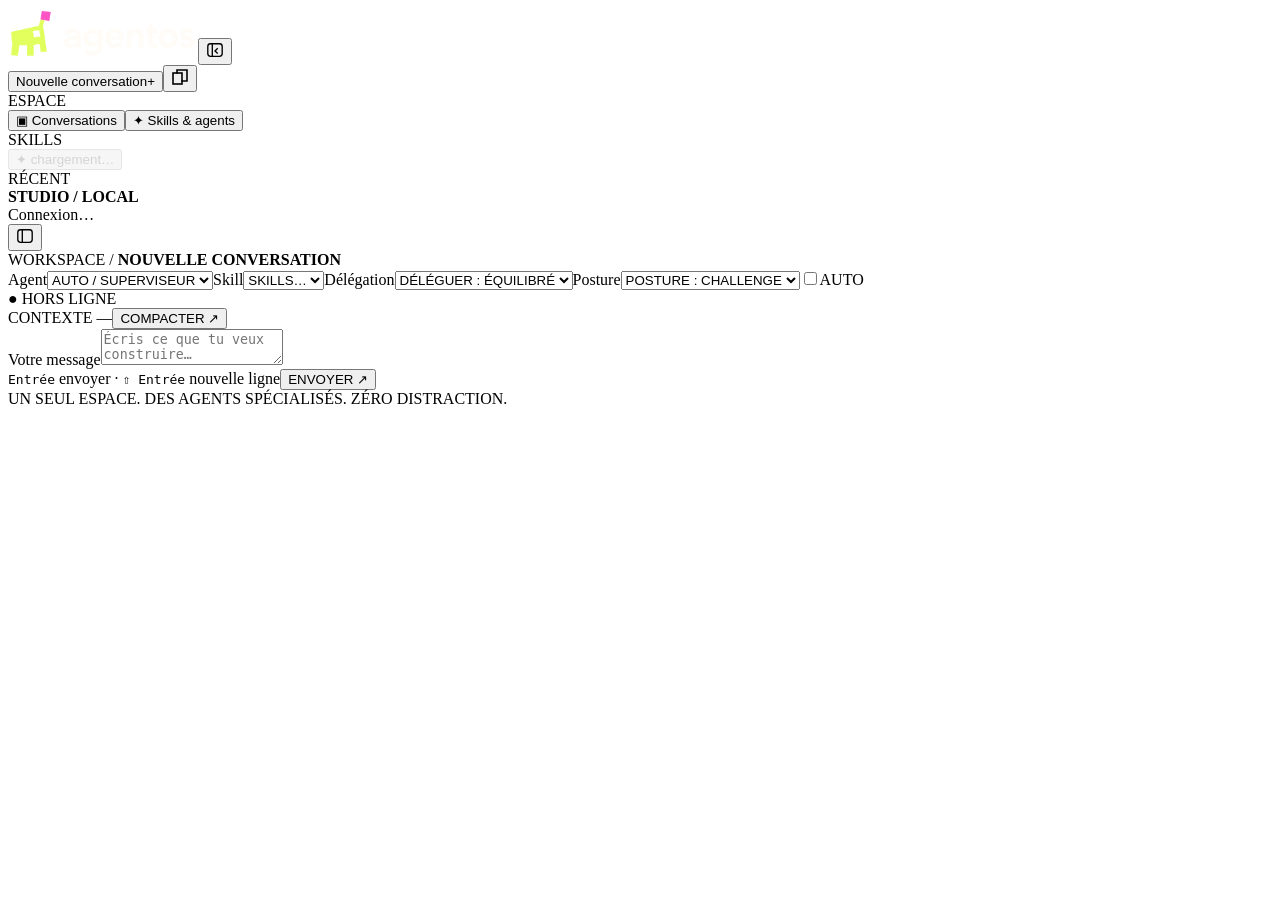
==== commit 887ed19e: "front a jour" ====
--- a/claude_clone/static/index.html
+++ b/claude_clone/static/index.html
@@ -4,7 +4,7 @@
 <meta charset="utf-8">
 <meta name="viewport" content="width=device-width,initial-scale=1">
 <meta name="theme-color" content="#080808">
-<link rel="preconnect" href="https://fonts.googleapis.com"><link rel="stylesheet" href="https://fonts.googleapis.com/css2?family=DM+Mono:wght@400;500&family=DM+Sans:wght@400;500;600;700&display=swap" media="print" onload="this.media='all'"><noscript><link rel="stylesheet" href="https://fonts.googleapis.com/css2?family=DM+Mono:wght@400;500&family=DM+Sans:wght@400;500;600;700&display=swap"></noscript>
+<link rel="preconnect" href="https://fonts.googleapis.com"><link rel="stylesheet" href="https://fonts.googleapis.com/css2?family=DM+Mono:wght@400;500&family=DM+Sans:wght@400;500;600;700&display=swap" ><noscript><link rel="stylesheet" href="https://fonts.googleapis.com/css2?family=DM+Mono:wght@400;500&family=DM+Sans:wght@400;500;600;700&display=swap"></noscript>
 <title>AgentOS — Studio</title>
 <link rel="icon" type="image/png" href="[data-uri]">
 <link rel="stylesheet" href="/static/css/base.css">
@@ -13,7 +13,7 @@
 <body>
 <div class="app" id="app">
 <aside class="sidebar" id="sidebar" aria-label="Navigation">
-  <div class="brand"><img class="logo" src="[data-uri]" alt="agentos" width="190" height="51"></div>
+  <div class="brand"><img class="logo" src="[data-uri]" alt="agentos" width="190" height="51"><button class="sidebar-close" id="sidebarClose" type="button" aria-label="Masquer les conversations" title="Masquer les conversations"><svg width="18" height="18" viewBox="0 0 20 20" fill="none" stroke="currentColor" stroke-width="1.5" aria-hidden="true"><rect x="2" y="3" width="16" height="14" rx="3"/><path d="M7 3v14m6-9-3 3 3 3"/></svg></button></div>
   <div class="new-row"><button class="new" id="newConversation"><span>Nouvelle conversation</span><span>+</span></button><button class="new-tab" id="newTab" type="button" title="Nouvelle conversation dans une nouvelle fenêtre (à côté)" aria-label="Nouvelle conversation dans une nouvelle fenêtre"><svg width="18" height="18" viewBox="0 0 18 18" fill="none" stroke="currentColor" stroke-width="1.6" stroke-linecap="square" aria-hidden="true"><rect x="2" y="5" width="9" height="11"/><path d="M6 5V2h10v11h-5"/></svg></button></div>
   <div class="section-label">ESPACE</div>
   <nav class="nav" aria-label="Espace de travail"><button class="selected" type="button"><span class="nav-symbol">▣</span> Conversations</button><button type="button" id="openStudio"><span class="nav-symbol">✦</span> Skills &amp; agents</button></nav>
@@ -25,12 +25,12 @@
 </aside>
 <main class="main">
  <header class="topbar">
-  <div class="top-left"><button class="menu-toggle" id="menuToggle" aria-label="Afficher le menu">☰</button><span class="swatch"></span><div class="breadcrumb">WORKSPACE <span style="color:#555">/</span> <strong id="conversationTitle">NOUVELLE CONVERSATION</strong></div></div>
+  <div class="top-left"><button class="menu-toggle" id="menuToggle" type="button" aria-controls="sidebar" aria-expanded="true" aria-label="Masquer les conversations" title="Masquer les conversations"><svg width="18" height="18" viewBox="0 0 20 20" fill="none" stroke="currentColor" stroke-width="1.5" aria-hidden="true"><rect x="2" y="3" width="16" height="14" rx="3"/><path d="M7 3v14"/></svg></button><span class="swatch"></span><div class="breadcrumb">WORKSPACE <span class="separator">/</span> <strong id="conversationTitle">NOUVELLE CONVERSATION</strong></div></div>
   <div class="top-right"><div class="controls"><label class="visually-hidden" for="agent">Agent</label><select class="model-select" id="agent"><option value="auto">AUTO / SUPERVISEUR</option><option value="architect">ARCHITECTE</option><option value="challenger">CHALLENGER</option><option value="developer">DÉVELOPPEUR</option><option value="reviewer">REVIEWER</option><option value="devops">DEVOPS</option><option value="data">DATA / SQL</option><option value="writer">RÉDACTEUR</option><option value="researcher">CHERCHEUR</option></select><label class="visually-hidden" for="skill">Skill</label><select class="model-select" id="skill" title="Insère une demande qui lance un skill"><option value="">SKILLS…</option></select><label class="visually-hidden" for="delegation">Délégation</label><select class="model-select" id="delegation" title="Combien le superviseur confie à des workers temporaires et à des agents plutôt que de le faire lui-même"><option value="balanced">DÉLÉGUER : ÉQUILIBRÉ</option><option value="max">DÉLÉGUER : MAX</option><option value="minimal">DÉLÉGUER : MIN</option></select><label class="visually-hidden" for="mode">Posture</label><select class="model-select" id="mode"><option value="challenge">POSTURE : CHALLENGE</option><option value="direct">POSTURE : DIRECT</option></select><label class="auto" title="Approuve sans question les actions jugées sûres (liste blanche stricte, sans réseau). Le reste demande toujours confirmation."><input type="checkbox" id="auto"><span>AUTO</span></label></div><div class="status bad" id="status">● HORS LIGNE</div></div>
  </header>
  <div class="content">
   <section class="feed" id="feed" aria-live="polite"></section>
-  <div class="composer-area"><div class="ctxline" id="ctxLine" title="Estimation des tokens envoyés au superviseur à chaque appel : conversation + résumé + prompt système. La barre se remplit jusqu’au seuil d’auto-compaction."><span id="ctxText">CONTEXTE —</span><span class="ctxbar"><i id="ctxFill"></i></span><button type="button" class="tiny-action" id="compactBtn" title="Résume le début de la conversation maintenant">COMPACTER ↗</button></div><form id="chatForm" class="composer"><label class="visually-hidden" for="prompt">Votre message</label><textarea id="prompt" rows="2" placeholder="Écris ce que tu veux construire…"></textarea><div class="composer-bottom"><span class="hint">ENTRÉE POUR ENVOYER · SHIFT + ENTRÉE POUR SAUTER UNE LIGNE</span><button class="send" id="send" type="submit">ENVOYER ↗</button></div></form><div class="footer">UN SEUL ESPACE. DES AGENTS SPÉCIALISÉS. ZÉRO DISTRACTION.</div></div>
+  <div class="composer-area"><div class="ctxline" id="ctxLine" title="Estimation des tokens envoyés au superviseur à chaque appel : conversation + résumé + prompt système. La barre se remplit jusqu’au seuil d’auto-compaction."><span id="ctxText">CONTEXTE —</span><span class="ctxbar"><i id="ctxFill"></i></span><button type="button" class="tiny-action" id="compactBtn" title="Résume le début de la conversation maintenant">COMPACTER ↗</button></div><form id="chatForm" class="composer"><label class="visually-hidden" for="prompt">Votre message</label><textarea id="prompt" rows="2" placeholder="Écris ce que tu veux construire…"></textarea><div class="composer-bottom"><span class="hint"><kbd>Entrée</kbd> envoyer <span aria-hidden="true">·</span> <kbd>⇧ Entrée</kbd> nouvelle ligne</span><button class="send" id="send" type="submit">ENVOYER ↗</button></div></form><div class="footer">UN SEUL ESPACE. DES AGENTS SPÉCIALISÉS. ZÉRO DISTRACTION.</div></div>
  </div>
  <div class="statusbar" id="statusbar" aria-live="polite"></div>
 </main>
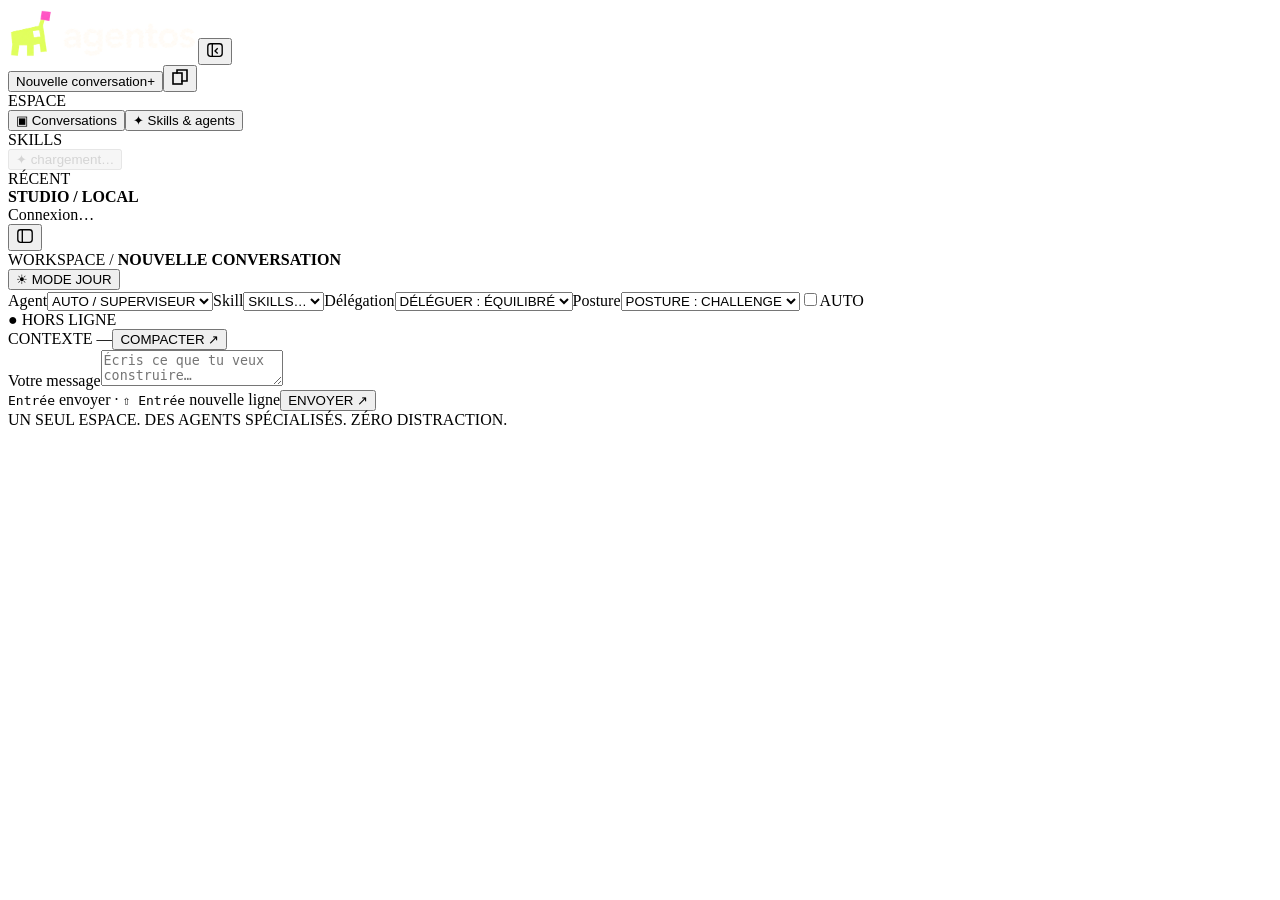
==== commit 3d5a46a4: "Add light theme to web interface Co-authored-by: Copilot <223556219+Copilot@users.noreply.github.com" ====
--- a/claude_clone/static/index.html
+++ b/claude_clone/static/index.html
@@ -4,6 +4,7 @@
 <meta charset="utf-8">
 <meta name="viewport" content="width=device-width,initial-scale=1">
 <meta name="theme-color" content="#080808">
+<script>try{if(localStorage.getItem('agentos-theme')==='light')document.documentElement.dataset.theme='light'}catch(e){console.warn('Préférence de thème indisponible',e)}</script>
 <link rel="preconnect" href="https://fonts.googleapis.com"><link rel="stylesheet" href="https://fonts.googleapis.com/css2?family=DM+Mono:wght@400;500&family=DM+Sans:wght@400;500;600;700&display=swap" ><noscript><link rel="stylesheet" href="https://fonts.googleapis.com/css2?family=DM+Mono:wght@400;500&family=DM+Sans:wght@400;500;600;700&display=swap"></noscript>
 <title>AgentOS — Studio</title>
 <link rel="icon" type="image/png" href="[data-uri]">
@@ -25,7 +26,7 @@
 </aside>
 <main class="main">
  <header class="topbar">
-  <div class="top-left"><button class="menu-toggle" id="menuToggle" type="button" aria-controls="sidebar" aria-expanded="true" aria-label="Masquer les conversations" title="Masquer les conversations"><svg width="18" height="18" viewBox="0 0 20 20" fill="none" stroke="currentColor" stroke-width="1.5" aria-hidden="true"><rect x="2" y="3" width="16" height="14" rx="3"/><path d="M7 3v14"/></svg></button><span class="swatch"></span><div class="breadcrumb">WORKSPACE <span class="separator">/</span> <strong id="conversationTitle">NOUVELLE CONVERSATION</strong></div></div>
+  <div class="top-left"><button class="menu-toggle" id="menuToggle" type="button" aria-controls="sidebar" aria-expanded="true" aria-label="Masquer les conversations" title="Masquer les conversations"><svg width="18" height="18" viewBox="0 0 20 20" fill="none" stroke="currentColor" stroke-width="1.5" aria-hidden="true"><rect x="2" y="3" width="16" height="14" rx="3"/><path d="M7 3v14"/></svg></button><span class="swatch"></span><div class="breadcrumb">WORKSPACE <span class="separator">/</span> <strong id="conversationTitle">NOUVELLE CONVERSATION</strong></div><button class="theme-toggle" id="themeToggle" type="button" aria-pressed="false" title="Activer le mode jour">☀ <span>MODE JOUR</span></button></div>
   <div class="top-right"><div class="controls"><label class="visually-hidden" for="agent">Agent</label><select class="model-select" id="agent"><option value="auto">AUTO / SUPERVISEUR</option><option value="architect">ARCHITECTE</option><option value="challenger">CHALLENGER</option><option value="developer">DÉVELOPPEUR</option><option value="reviewer">REVIEWER</option><option value="devops">DEVOPS</option><option value="data">DATA / SQL</option><option value="writer">RÉDACTEUR</option><option value="researcher">CHERCHEUR</option></select><label class="visually-hidden" for="skill">Skill</label><select class="model-select" id="skill" title="Insère une demande qui lance un skill"><option value="">SKILLS…</option></select><label class="visually-hidden" for="delegation">Délégation</label><select class="model-select" id="delegation" title="Combien le superviseur confie à des workers temporaires et à des agents plutôt que de le faire lui-même"><option value="balanced">DÉLÉGUER : ÉQUILIBRÉ</option><option value="max">DÉLÉGUER : MAX</option><option value="minimal">DÉLÉGUER : MIN</option></select><label class="visually-hidden" for="mode">Posture</label><select class="model-select" id="mode"><option value="challenge">POSTURE : CHALLENGE</option><option value="direct">POSTURE : DIRECT</option></select><label class="auto" title="Approuve sans question les actions jugées sûres (liste blanche stricte, sans réseau). Le reste demande toujours confirmation."><input type="checkbox" id="auto"><span>AUTO</span></label></div><div class="status bad" id="status">● HORS LIGNE</div></div>
  </header>
  <div class="content">
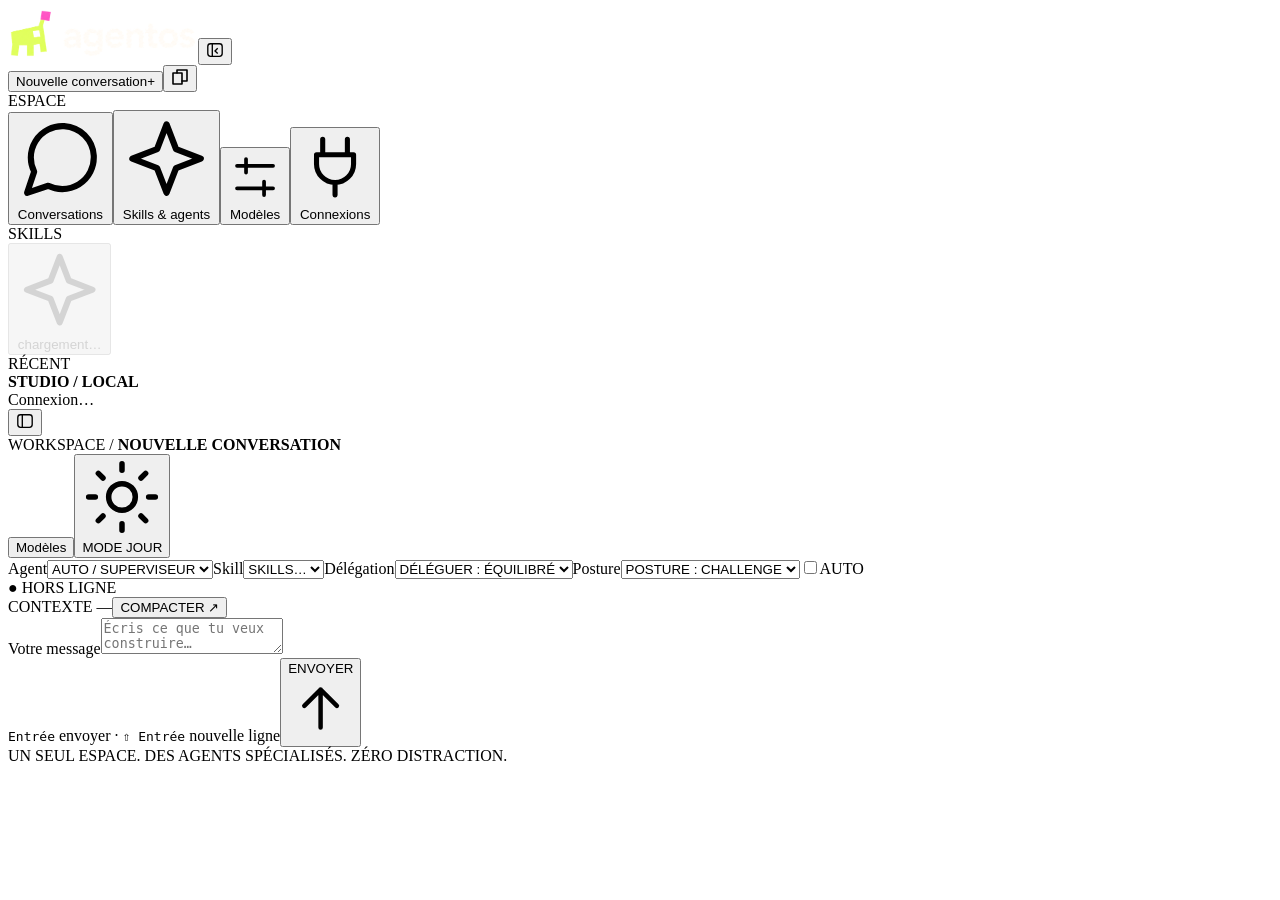
==== commit 8b2ad3fd: "woaw la frappe" ====
--- a/claude_clone/static/index.html
+++ b/claude_clone/static/index.html
@@ -15,30 +15,30 @@
 <div class="app" id="app">
 <aside class="sidebar" id="sidebar" aria-label="Navigation">
   <div class="brand"><img class="logo" src="[data-uri]" alt="agentos" width="190" height="51"><button class="sidebar-close" id="sidebarClose" type="button" aria-label="Masquer les conversations" title="Masquer les conversations"><svg width="18" height="18" viewBox="0 0 20 20" fill="none" stroke="currentColor" stroke-width="1.5" aria-hidden="true"><rect x="2" y="3" width="16" height="14" rx="3"/><path d="M7 3v14m6-9-3 3 3 3"/></svg></button></div>
-  <div class="new-row"><button class="new" id="newConversation"><span>Nouvelle conversation</span><span>+</span></button><button class="new-tab" id="newTab" type="button" title="Nouvelle conversation dans une nouvelle fenêtre (à côté)" aria-label="Nouvelle conversation dans une nouvelle fenêtre"><svg width="18" height="18" viewBox="0 0 18 18" fill="none" stroke="currentColor" stroke-width="1.6" stroke-linecap="square" aria-hidden="true"><rect x="2" y="5" width="9" height="11"/><path d="M6 5V2h10v11h-5"/></svg></button></div>
+  <div class="new-row"><button class="new" id="newConversation"><span>Nouvelle conversation</span><span>+</span></button><button class="new-tab" id="newTab" type="button" title="Nouvelle conversation dans une nouvelle fenêtre (à côté)" aria-label="Nouvelle conversation dans une nouvelle fenêtre"><svg width="18" height="18" viewBox="0 0 18 18" fill="none" stroke="currentColor" stroke-width="1.6" stroke-linecap="round" stroke-linejoin="round" aria-hidden="true"><rect x="2" y="5" width="9" height="11"/><path d="M6 5V2h10v11h-5"/></svg></button></div>
   <div class="section-label">ESPACE</div>
-  <nav class="nav" aria-label="Espace de travail"><button class="selected" type="button"><span class="nav-symbol">▣</span> Conversations</button><button type="button" id="openStudio"><span class="nav-symbol">✦</span> Skills &amp; agents</button></nav>
+  <nav class="nav" aria-label="Espace de travail"><button class="selected" type="button"><span class="nav-symbol"><svg class="ui-icon" viewBox="0 0 24 24" fill="none" stroke="currentColor" stroke-width="1.65" stroke-linecap="round" stroke-linejoin="round" aria-hidden="true"><path d="M21 11.5a8.4 8.4 0 0 1-.9 3.8 8.5 8.5 0 0 1-7.6 4.7 8.4 8.4 0 0 1-3.8-.9L3 21l1.9-5.7a8.4 8.4 0 0 1-.9-3.8 8.5 8.5 0 0 1 4.7-7.6 8.4 8.4 0 0 1 3.8-.9h.5a8.5 8.5 0 0 1 8 8v.5Z"/></svg></span> Conversations</button><button type="button" id="openStudio"><span class="nav-symbol"><svg class="ui-icon" viewBox="0 0 24 24" fill="none" stroke="currentColor" stroke-width="1.65" stroke-linecap="round" stroke-linejoin="round" aria-hidden="true"><path d="m12 3 2.5 6.5L21 12l-6.5 2.5L12 21l-2.5-6.5L3 12l6.5-2.5L12 3Z"/></svg></span> Skills &amp; agents</button><button type="button" id="openModels"><span class="nav-symbol"><svg class="ui-icon" viewBox="0 0 24 24" fill="none" stroke="currentColor" stroke-width="1.65" stroke-linecap="round" stroke-linejoin="round" aria-hidden="true"><path d="M4 7h16M4 17h16M8 4v6m8 4v6"/></svg></span> Modèles</button><button type="button" id="openConnections"><span class="nav-symbol"><svg class="ui-icon" viewBox="0 0 24 24" fill="none" stroke="currentColor" stroke-width="1.65" stroke-linecap="round" stroke-linejoin="round" aria-hidden="true"><path d="M8 3v5m8-5v5M6 8h12v3a6 6 0 0 1-12 0V8Zm6 9v4"/></svg></span> Connexions</button></nav>
   <div class="section-label">SKILLS</div>
-  <nav class="nav" id="skillList" aria-label="Skills"><button type="button" disabled style="opacity:.5"><span class="nav-symbol">✦</span> chargement…</button></nav>
+  <nav class="nav" id="skillList" aria-label="Skills"><button type="button" disabled style="opacity:.5"><span class="nav-symbol"><svg class="ui-icon" viewBox="0 0 24 24" fill="none" stroke="currentColor" stroke-width="1.65" stroke-linecap="round" stroke-linejoin="round" aria-hidden="true"><path d="m12 3 2.5 6.5L21 12l-6.5 2.5L12 21l-2.5-6.5L3 12l6.5-2.5L12 3Z"/></svg></span> chargement…</button></nav>
   <div class="section-label">RÉCENT</div>
   <div class="threads" id="threads"></div>
   <div class="sidebar-foot" id="foot"><b>STUDIO / LOCAL</b><br>Connexion…</div>
 </aside>
 <main class="main">
  <header class="topbar">
-  <div class="top-left"><button class="menu-toggle" id="menuToggle" type="button" aria-controls="sidebar" aria-expanded="true" aria-label="Masquer les conversations" title="Masquer les conversations"><svg width="18" height="18" viewBox="0 0 20 20" fill="none" stroke="currentColor" stroke-width="1.5" aria-hidden="true"><rect x="2" y="3" width="16" height="14" rx="3"/><path d="M7 3v14"/></svg></button><span class="swatch"></span><div class="breadcrumb">WORKSPACE <span class="separator">/</span> <strong id="conversationTitle">NOUVELLE CONVERSATION</strong></div><button class="theme-toggle" id="themeToggle" type="button" aria-pressed="false" title="Activer le mode jour">☀ <span>MODE JOUR</span></button></div>
+  <div class="top-left"><button class="menu-toggle" id="menuToggle" type="button" aria-controls="sidebar" aria-expanded="true" aria-label="Masquer les conversations" title="Masquer les conversations"><svg width="18" height="18" viewBox="0 0 20 20" fill="none" stroke="currentColor" stroke-width="1.5" aria-hidden="true"><rect x="2" y="3" width="16" height="14" rx="3"/><path d="M7 3v14"/></svg></button><span class="swatch"></span><div class="breadcrumb">WORKSPACE <span class="separator">/</span> <strong id="conversationTitle">NOUVELLE CONVERSATION</strong></div><button class="model-indicator" id="activeModel" type="button" title="Modèle configuré · modifier les modèles"><span id="activeModelName">Modèles</span></button><button class="theme-toggle" id="themeToggle" type="button" aria-pressed="false" title="Activer le mode jour"><svg class="ui-icon" viewBox="0 0 24 24" fill="none" stroke="currentColor" stroke-width="1.65" stroke-linecap="round" stroke-linejoin="round" aria-hidden="true"><path d="M12 8a4 4 0 1 0 0 8 4 4 0 0 0 0-8ZM12 2v2m0 16v2M2 12h2m16 0h2M4.9 4.9l1.4 1.4m11.4 11.4 1.4 1.4M4.9 19.1l1.4-1.4M17.7 6.3l1.4-1.4"/></svg><span>MODE JOUR</span></button></div>
   <div class="top-right"><div class="controls"><label class="visually-hidden" for="agent">Agent</label><select class="model-select" id="agent"><option value="auto">AUTO / SUPERVISEUR</option><option value="architect">ARCHITECTE</option><option value="challenger">CHALLENGER</option><option value="developer">DÉVELOPPEUR</option><option value="reviewer">REVIEWER</option><option value="devops">DEVOPS</option><option value="data">DATA / SQL</option><option value="writer">RÉDACTEUR</option><option value="researcher">CHERCHEUR</option></select><label class="visually-hidden" for="skill">Skill</label><select class="model-select" id="skill" title="Insère une demande qui lance un skill"><option value="">SKILLS…</option></select><label class="visually-hidden" for="delegation">Délégation</label><select class="model-select" id="delegation" title="Combien le superviseur confie à des workers temporaires et à des agents plutôt que de le faire lui-même"><option value="balanced">DÉLÉGUER : ÉQUILIBRÉ</option><option value="max">DÉLÉGUER : MAX</option><option value="minimal">DÉLÉGUER : MIN</option></select><label class="visually-hidden" for="mode">Posture</label><select class="model-select" id="mode"><option value="challenge">POSTURE : CHALLENGE</option><option value="direct">POSTURE : DIRECT</option></select><label class="auto" title="Approuve sans question les actions jugées sûres (liste blanche stricte, sans réseau). Le reste demande toujours confirmation."><input type="checkbox" id="auto"><span>AUTO</span></label></div><div class="status bad" id="status">● HORS LIGNE</div></div>
  </header>
  <div class="content">
   <section class="feed" id="feed" aria-live="polite"></section>
-  <div class="composer-area"><div class="ctxline" id="ctxLine" title="Estimation des tokens envoyés au superviseur à chaque appel : conversation + résumé + prompt système. La barre se remplit jusqu’au seuil d’auto-compaction."><span id="ctxText">CONTEXTE —</span><span class="ctxbar"><i id="ctxFill"></i></span><button type="button" class="tiny-action" id="compactBtn" title="Résume le début de la conversation maintenant">COMPACTER ↗</button></div><form id="chatForm" class="composer"><label class="visually-hidden" for="prompt">Votre message</label><textarea id="prompt" rows="2" placeholder="Écris ce que tu veux construire…"></textarea><div class="composer-bottom"><span class="hint"><kbd>Entrée</kbd> envoyer <span aria-hidden="true">·</span> <kbd>⇧ Entrée</kbd> nouvelle ligne</span><button class="send" id="send" type="submit">ENVOYER ↗</button></div></form><div class="footer">UN SEUL ESPACE. DES AGENTS SPÉCIALISÉS. ZÉRO DISTRACTION.</div></div>
+  <div class="composer-area"><div class="ctxline" id="ctxLine" title="Estimation des tokens envoyés au superviseur à chaque appel : conversation + résumé + prompt système. La barre se remplit jusqu’au seuil d’auto-compaction."><span id="ctxText">CONTEXTE —</span><span class="ctxbar"><i id="ctxFill"></i></span><button type="button" class="tiny-action" id="compactBtn" title="Résume le début de la conversation maintenant">COMPACTER ↗</button></div><form id="chatForm" class="composer"><label class="visually-hidden" for="prompt">Votre message</label><textarea id="prompt" rows="2" placeholder="Écris ce que tu veux construire…"></textarea><div class="composer-bottom"><span class="hint"><kbd>Entrée</kbd> envoyer <span aria-hidden="true">·</span> <kbd>⇧ Entrée</kbd> nouvelle ligne</span><button class="send" id="send" type="submit"><span>ENVOYER</span><svg class="ui-icon" viewBox="0 0 24 24" fill="none" stroke="currentColor" stroke-width="1.65" stroke-linecap="round" stroke-linejoin="round" aria-hidden="true"><path d="M12 19V5m-6 6 6-6 6 6"/></svg></button></div></form><div class="footer">UN SEUL ESPACE. DES AGENTS SPÉCIALISÉS. ZÉRO DISTRACTION.</div></div>
  </div>
  <div class="statusbar" id="statusbar" aria-live="polite"></div>
 </main>
 </div>
-<aside class="fileview" id="fileview" hidden aria-label="Fichier"><header><b id="fvPath"></b><button type="button" id="fvCopy">COPIER LE CHEMIN</button><a id="fvEditor" href="#">VS CODE ↗</a><button type="button" id="fvClose" aria-label="Fermer">✕</button></header><div id="fvBody"></div></aside>
-<div class="studio" id="studio" hidden role="dialog" aria-modal="true" aria-label="Skills et agents"><div class="studio-panel"><div class="studio-head"><div class="studio-tabs"><button type="button" data-tab="skills" class="on">SKILLS</button><button type="button" data-tab="agents">AGENTS</button><button type="button" data-tab="models">MODÈLES</button></div><button type="button" class="studio-x" id="studioClose" aria-label="Fermer">✕</button></div><div class="studio-body"><aside class="studio-list" id="studioList"></aside><section class="studio-form" id="studioForm"></section></div></div></div>
-<aside class="agent-inspector" id="agentInspector" hidden aria-label="Inspecteur de sous-agent"><div class="ai-header"><div class="ai-heading"><b id="aiTitle">Agent</b><small id="aiSubtitle"></small></div><button type="button" class="ai-close" id="aiClose" aria-label="Fermer l’inspecteur">✕</button></div><div class="ai-tabs" role="tablist"><button type="button" data-inspector-tab="activity" role="tab" class="selected">ACTIVITÉ</button><button type="button" data-inspector-tab="logs" role="tab">LOGS</button><button type="button" data-inspector-tab="files" role="tab">FICHIERS</button><button type="button" data-inspector-tab="metrics" role="tab">PERFORMANCES</button></div><div class="ai-body" id="aiBody"></div></aside>
+<aside class="fileview" id="fileview" hidden aria-label="Fichier"><header><b id="fvPath"></b><button type="button" id="fvCopy">COPIER LE CHEMIN</button><a id="fvEditor" href="#">VS CODE ↗</a><button type="button" id="fvClose" aria-label="Fermer"><svg class="ui-icon" viewBox="0 0 24 24" fill="none" stroke="currentColor" stroke-width="1.65" stroke-linecap="round" stroke-linejoin="round" aria-hidden="true"><path d="m6 6 12 12M6 18 18 6"/></svg></button></header><div id="fvBody"></div></aside>
+<div class="studio" id="studio" hidden role="dialog" aria-modal="true" aria-label="Skills et agents"><div class="studio-panel"><div class="studio-head"><div class="studio-tabs"><button type="button" data-tab="skills" class="on">SKILLS</button><button type="button" data-tab="agents">AGENTS</button><button type="button" data-tab="models">MODÈLES</button><button type="button" data-tab="connections">CONNEXIONS</button></div><button type="button" class="studio-x" id="studioClose" aria-label="Fermer"><svg class="ui-icon" viewBox="0 0 24 24" fill="none" stroke="currentColor" stroke-width="1.65" stroke-linecap="round" stroke-linejoin="round" aria-hidden="true"><path d="m6 6 12 12M6 18 18 6"/></svg></button></div><div class="studio-body"><aside class="studio-list" id="studioList"></aside><section class="studio-form" id="studioForm"></section></div></div></div>
+<aside class="agent-inspector" id="agentInspector" hidden aria-label="Inspecteur de sous-agent"><div class="ai-header"><div class="ai-heading"><b id="aiTitle">Agent</b><small id="aiSubtitle"></small></div><button type="button" class="ai-close" id="aiClose" aria-label="Fermer l’inspecteur"><svg class="ui-icon" viewBox="0 0 24 24" fill="none" stroke="currentColor" stroke-width="1.65" stroke-linecap="round" stroke-linejoin="round" aria-hidden="true"><path d="m6 6 12 12M6 18 18 6"/></svg></button></div><div class="ai-tabs" role="tablist"><button type="button" data-inspector-tab="activity" role="tab" class="selected">ACTIVITÉ</button><button type="button" data-inspector-tab="logs" role="tab">LOGS</button><button type="button" data-inspector-tab="files" role="tab">FICHIERS</button><button type="button" data-inspector-tab="metrics" role="tab">PERFORMANCES</button></div><div class="ai-body" id="aiBody"></div></aside>
 <script src="/static/js/app.js" defer></script>
 </body>
 </html>
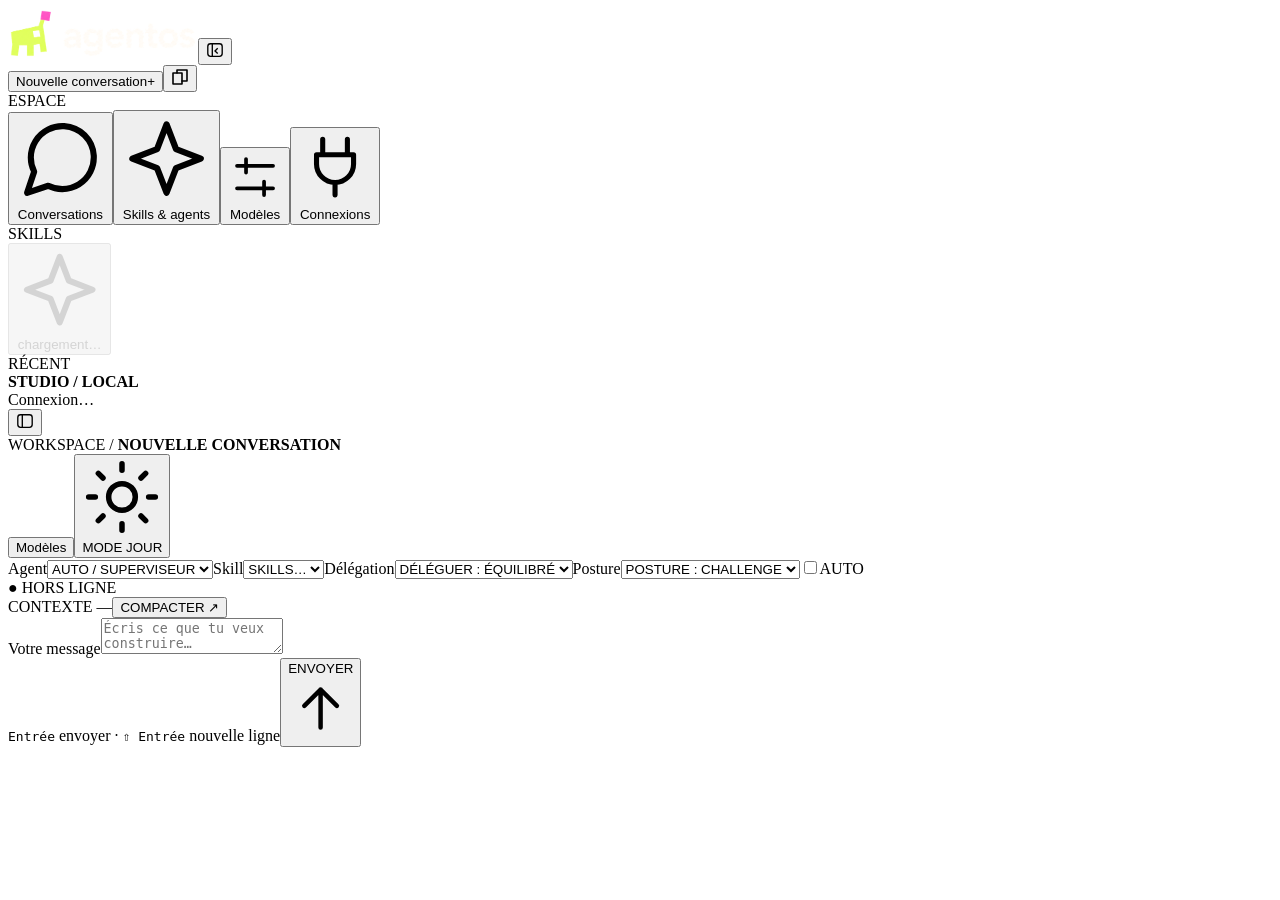
==== commit beddbce4: "vrai mode auto" ====
--- a/claude_clone/static/index.html
+++ b/claude_clone/static/index.html
@@ -31,12 +31,12 @@
  </header>
  <div class="content">
   <section class="feed" id="feed" aria-live="polite"></section>
-  <div class="composer-area"><div class="ctxline" id="ctxLine" title="Estimation des tokens envoyés au superviseur à chaque appel : conversation + résumé + prompt système. La barre se remplit jusqu’au seuil d’auto-compaction."><span id="ctxText">CONTEXTE —</span><span class="ctxbar"><i id="ctxFill"></i></span><button type="button" class="tiny-action" id="compactBtn" title="Résume le début de la conversation maintenant">COMPACTER ↗</button></div><form id="chatForm" class="composer"><label class="visually-hidden" for="prompt">Votre message</label><textarea id="prompt" rows="2" placeholder="Écris ce que tu veux construire…"></textarea><div class="composer-bottom"><span class="hint"><kbd>Entrée</kbd> envoyer <span aria-hidden="true">·</span> <kbd>⇧ Entrée</kbd> nouvelle ligne</span><button class="send" id="send" type="submit"><span>ENVOYER</span><svg class="ui-icon" viewBox="0 0 24 24" fill="none" stroke="currentColor" stroke-width="1.65" stroke-linecap="round" stroke-linejoin="round" aria-hidden="true"><path d="M12 19V5m-6 6 6-6 6 6"/></svg></button></div></form><div class="footer">UN SEUL ESPACE. DES AGENTS SPÉCIALISÉS. ZÉRO DISTRACTION.</div></div>
+  <div class="composer-area"><div class="ctxline" id="ctxLine" title="Estimation des tokens envoyés au superviseur à chaque appel : conversation + résumé + prompt système. La barre se remplit jusqu’au seuil d’auto-compaction."><span id="ctxText">CONTEXTE —</span><span class="ctxbar"><i id="ctxFill"></i></span><button type="button" class="tiny-action" id="compactBtn" title="Résume le début de la conversation maintenant">COMPACTER ↗</button></div><form id="chatForm" class="composer"><label class="visually-hidden" for="prompt">Votre message</label><textarea id="prompt" rows="2" placeholder="Écris ce que tu veux construire…"></textarea><div class="composer-bottom"><span class="hint"><kbd>Entrée</kbd> envoyer <span aria-hidden="true">·</span> <kbd>⇧ Entrée</kbd> nouvelle ligne</span><button class="send" id="send" type="submit"><span>ENVOYER</span><svg class="ui-icon" viewBox="0 0 24 24" fill="none" stroke="currentColor" stroke-width="1.65" stroke-linecap="round" stroke-linejoin="round" aria-hidden="true"><path d="M12 19V5m-6 6 6-6 6 6"/></svg></button></div></form><div class="footer"></div></div>
  </div>
  <div class="statusbar" id="statusbar" aria-live="polite"></div>
 </main>
 </div>
-<aside class="fileview" id="fileview" hidden aria-label="Fichier"><header><b id="fvPath"></b><button type="button" id="fvCopy">COPIER LE CHEMIN</button><a id="fvEditor" href="#">VS CODE ↗</a><button type="button" id="fvClose" aria-label="Fermer"><svg class="ui-icon" viewBox="0 0 24 24" fill="none" stroke="currentColor" stroke-width="1.65" stroke-linecap="round" stroke-linejoin="round" aria-hidden="true"><path d="m6 6 12 12M6 18 18 6"/></svg></button></header><div id="fvBody"></div></aside>
+<aside class="fileview" id="fileview" hidden aria-label="Fichier"><div class="fv-grip" id="fvGrip" role="separator" aria-orientation="vertical" aria-label="Redimensionner le panneau" title="Glisser pour redimensionner · double-clic : agrandir / réduire"></div><header><b id="fvPath"></b><button type="button" id="fvCopy">COPIER LE CHEMIN</button><a id="fvEditor" href="#">VS CODE ↗</a><button type="button" id="fvWide" aria-pressed="false" title="Agrandir / réduire">ÉLARGIR ⇔</button><button type="button" id="fvClose" aria-label="Fermer"><svg class="ui-icon" viewBox="0 0 24 24" fill="none" stroke="currentColor" stroke-width="1.65" stroke-linecap="round" stroke-linejoin="round" aria-hidden="true"><path d="m6 6 12 12M6 18 18 6"/></svg></button></header><div id="fvBody"></div></aside>
 <div class="studio" id="studio" hidden role="dialog" aria-modal="true" aria-label="Skills et agents"><div class="studio-panel"><div class="studio-head"><div class="studio-tabs"><button type="button" data-tab="skills" class="on">SKILLS</button><button type="button" data-tab="agents">AGENTS</button><button type="button" data-tab="models">MODÈLES</button><button type="button" data-tab="connections">CONNEXIONS</button></div><button type="button" class="studio-x" id="studioClose" aria-label="Fermer"><svg class="ui-icon" viewBox="0 0 24 24" fill="none" stroke="currentColor" stroke-width="1.65" stroke-linecap="round" stroke-linejoin="round" aria-hidden="true"><path d="m6 6 12 12M6 18 18 6"/></svg></button></div><div class="studio-body"><aside class="studio-list" id="studioList"></aside><section class="studio-form" id="studioForm"></section></div></div></div>
 <aside class="agent-inspector" id="agentInspector" hidden aria-label="Inspecteur de sous-agent"><div class="ai-header"><div class="ai-heading"><b id="aiTitle">Agent</b><small id="aiSubtitle"></small></div><button type="button" class="ai-close" id="aiClose" aria-label="Fermer l’inspecteur"><svg class="ui-icon" viewBox="0 0 24 24" fill="none" stroke="currentColor" stroke-width="1.65" stroke-linecap="round" stroke-linejoin="round" aria-hidden="true"><path d="m6 6 12 12M6 18 18 6"/></svg></button></div><div class="ai-tabs" role="tablist"><button type="button" data-inspector-tab="activity" role="tab" class="selected">ACTIVITÉ</button><button type="button" data-inspector-tab="logs" role="tab">LOGS</button><button type="button" data-inspector-tab="files" role="tab">FICHIERS</button><button type="button" data-inspector-tab="metrics" role="tab">PERFORMANCES</button></div><div class="ai-body" id="aiBody"></div></aside>
 <script src="/static/js/app.js" defer></script>
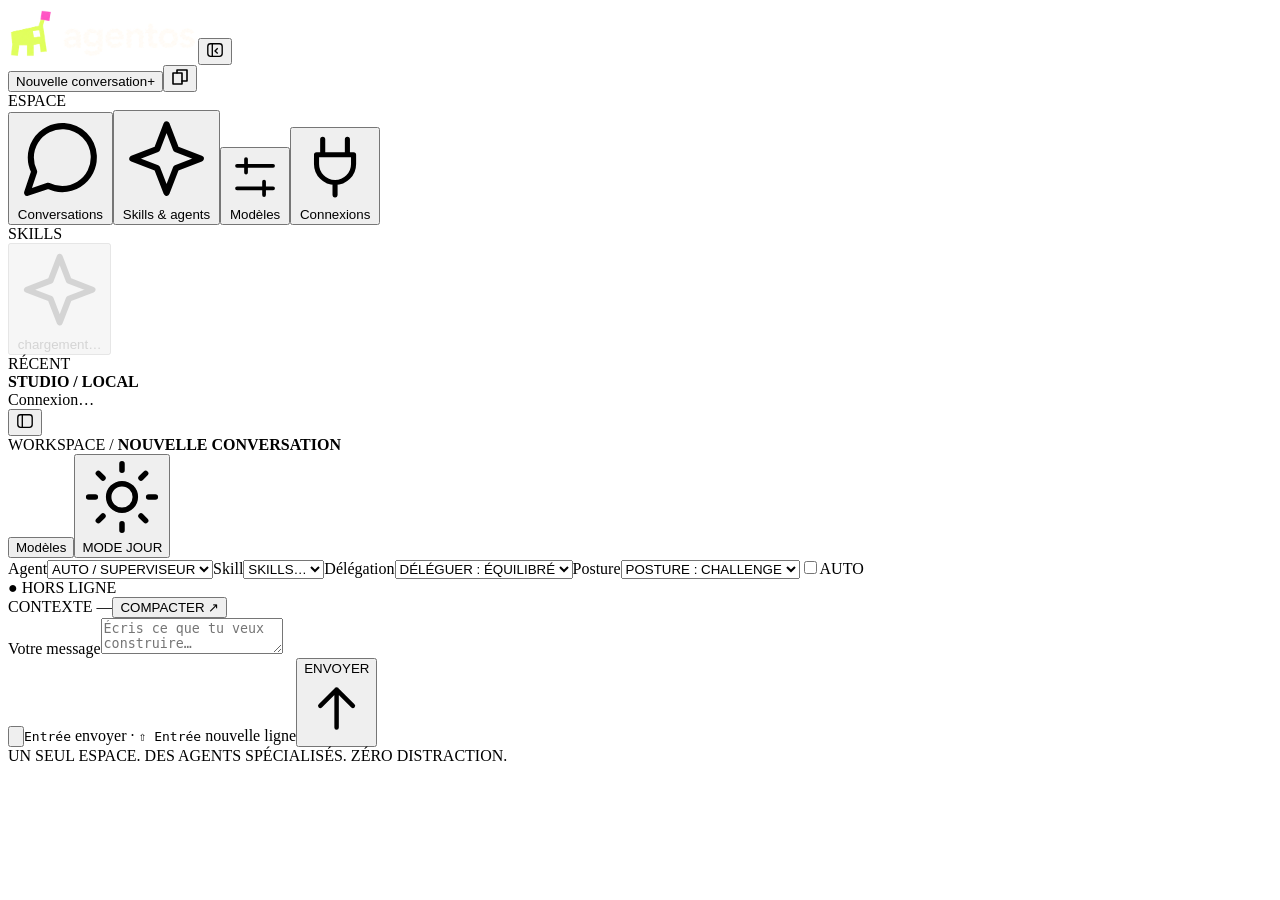
==== commit c0e6b3e0: "ajout de piece jointe + responsivité" ====
--- a/claude_clone/static/index.html
+++ b/claude_clone/static/index.html
@@ -31,7 +31,7 @@
  </header>
  <div class="content">
   <section class="feed" id="feed" aria-live="polite"></section>
-  <div class="composer-area"><div class="ctxline" id="ctxLine" title="Estimation des tokens envoyés au superviseur à chaque appel : conversation + résumé + prompt système. La barre se remplit jusqu’au seuil d’auto-compaction."><span id="ctxText">CONTEXTE —</span><span class="ctxbar"><i id="ctxFill"></i></span><button type="button" class="tiny-action" id="compactBtn" title="Résume le début de la conversation maintenant">COMPACTER ↗</button></div><form id="chatForm" class="composer"><label class="visually-hidden" for="prompt">Votre message</label><textarea id="prompt" rows="2" placeholder="Écris ce que tu veux construire…"></textarea><div class="composer-bottom"><span class="hint"><kbd>Entrée</kbd> envoyer <span aria-hidden="true">·</span> <kbd>⇧ Entrée</kbd> nouvelle ligne</span><button class="send" id="send" type="submit"><span>ENVOYER</span><svg class="ui-icon" viewBox="0 0 24 24" fill="none" stroke="currentColor" stroke-width="1.65" stroke-linecap="round" stroke-linejoin="round" aria-hidden="true"><path d="M12 19V5m-6 6 6-6 6 6"/></svg></button></div></form><div class="footer"></div></div>
+  <div class="composer-area"><div class="ctxline" id="ctxLine" title="Estimation des tokens envoyés au superviseur à chaque appel : conversation + résumé + prompt système. La barre se remplit jusqu’au seuil d’auto-compaction."><span id="ctxText">CONTEXTE —</span><span class="ctxbar"><i id="ctxFill"></i></span><button type="button" class="tiny-action" id="compactBtn" title="Résume le début de la conversation maintenant">COMPACTER ↗</button></div><form id="chatForm" class="composer"><label class="visually-hidden" for="prompt">Votre message</label><div class="attachments" id="attachments" hidden></div><textarea id="prompt" rows="2" placeholder="Écris ce que tu veux construire…"></textarea><div class="composer-bottom"><input type="file" id="fileInput" multiple hidden><button type="button" class="attach-btn" id="attachBtn" title="Joindre des fichiers texte ou code (5 max, 100 Ko chacun) — ou glisser-déposer / coller" aria-label="Joindre des fichiers"><svg class="ui-icon" viewBox="0 0 24 24" fill="none" stroke="currentColor" stroke-width="1.65" stroke-linecap="round" stroke-linejoin="round" aria-hidden="true"><path d="m21 11-8.5 8.5a5 5 0 0 1-7-7L14 4a3.5 3.5 0 0 1 5 5l-8.6 8.6a2 2 0 0 1-2.8-2.8L15 7.5"/></svg></button><span class="hint"><kbd>Entrée</kbd> envoyer <span aria-hidden="true">·</span> <kbd>⇧ Entrée</kbd> nouvelle ligne</span><button class="send" id="send" type="submit"><span>ENVOYER</span><svg class="ui-icon" viewBox="0 0 24 24" fill="none" stroke="currentColor" stroke-width="1.65" stroke-linecap="round" stroke-linejoin="round" aria-hidden="true"><path d="M12 19V5m-6 6 6-6 6 6"/></svg></button></div></form><div class="footer">UN SEUL ESPACE. DES AGENTS SPÉCIALISÉS. ZÉRO DISTRACTION.</div></div>
  </div>
  <div class="statusbar" id="statusbar" aria-live="polite"></div>
 </main>
